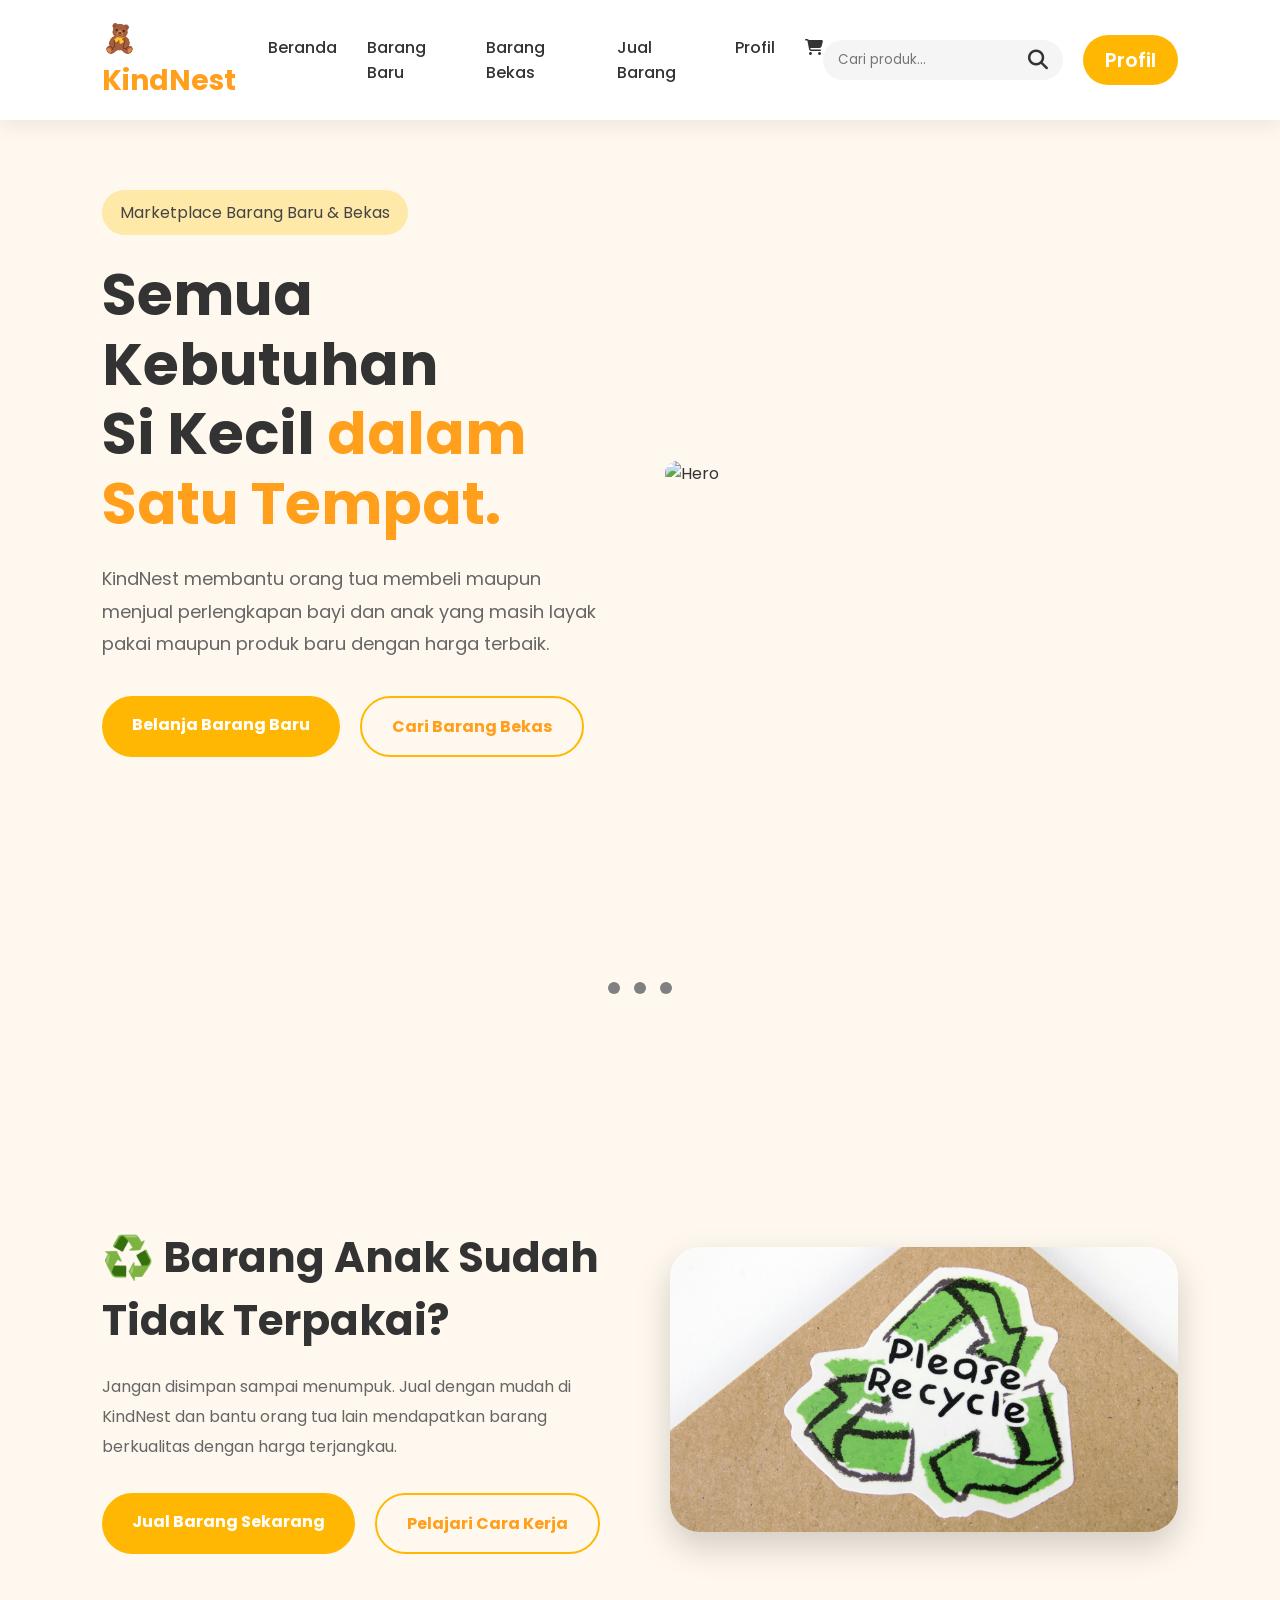
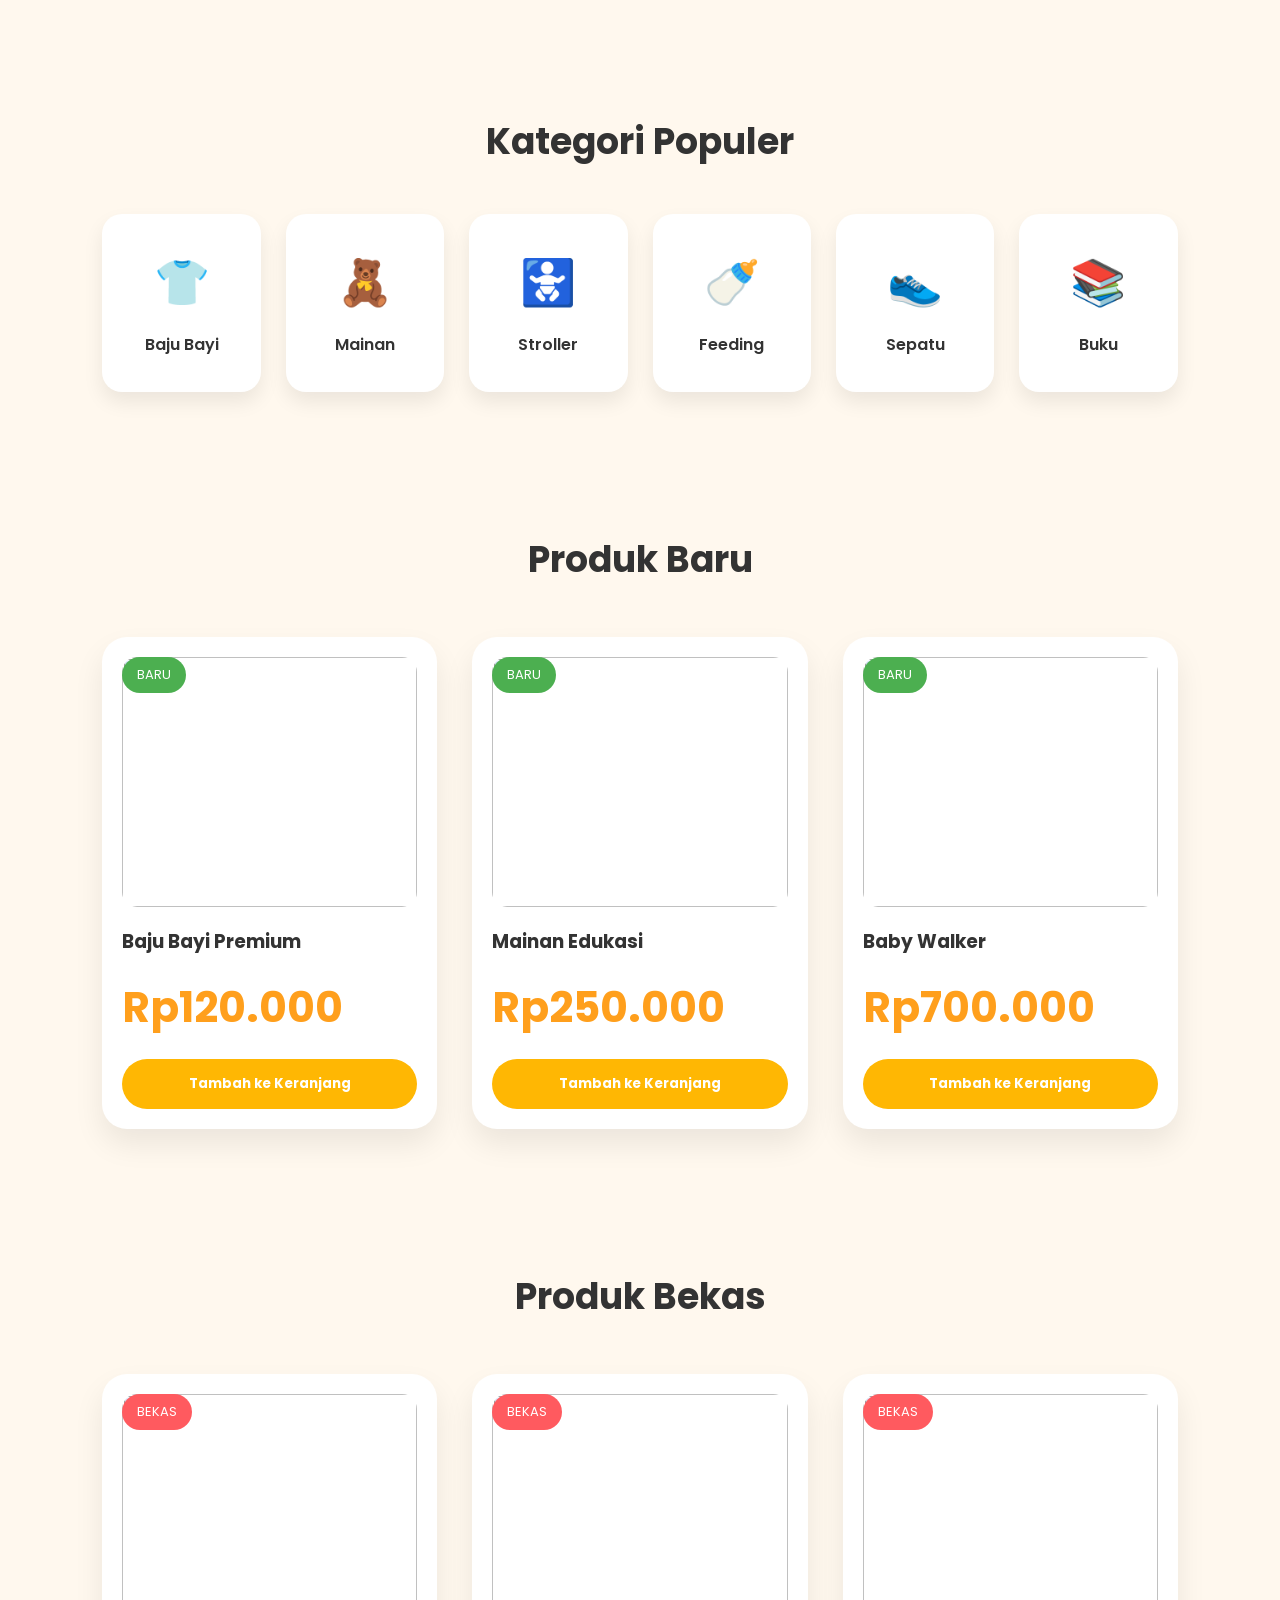
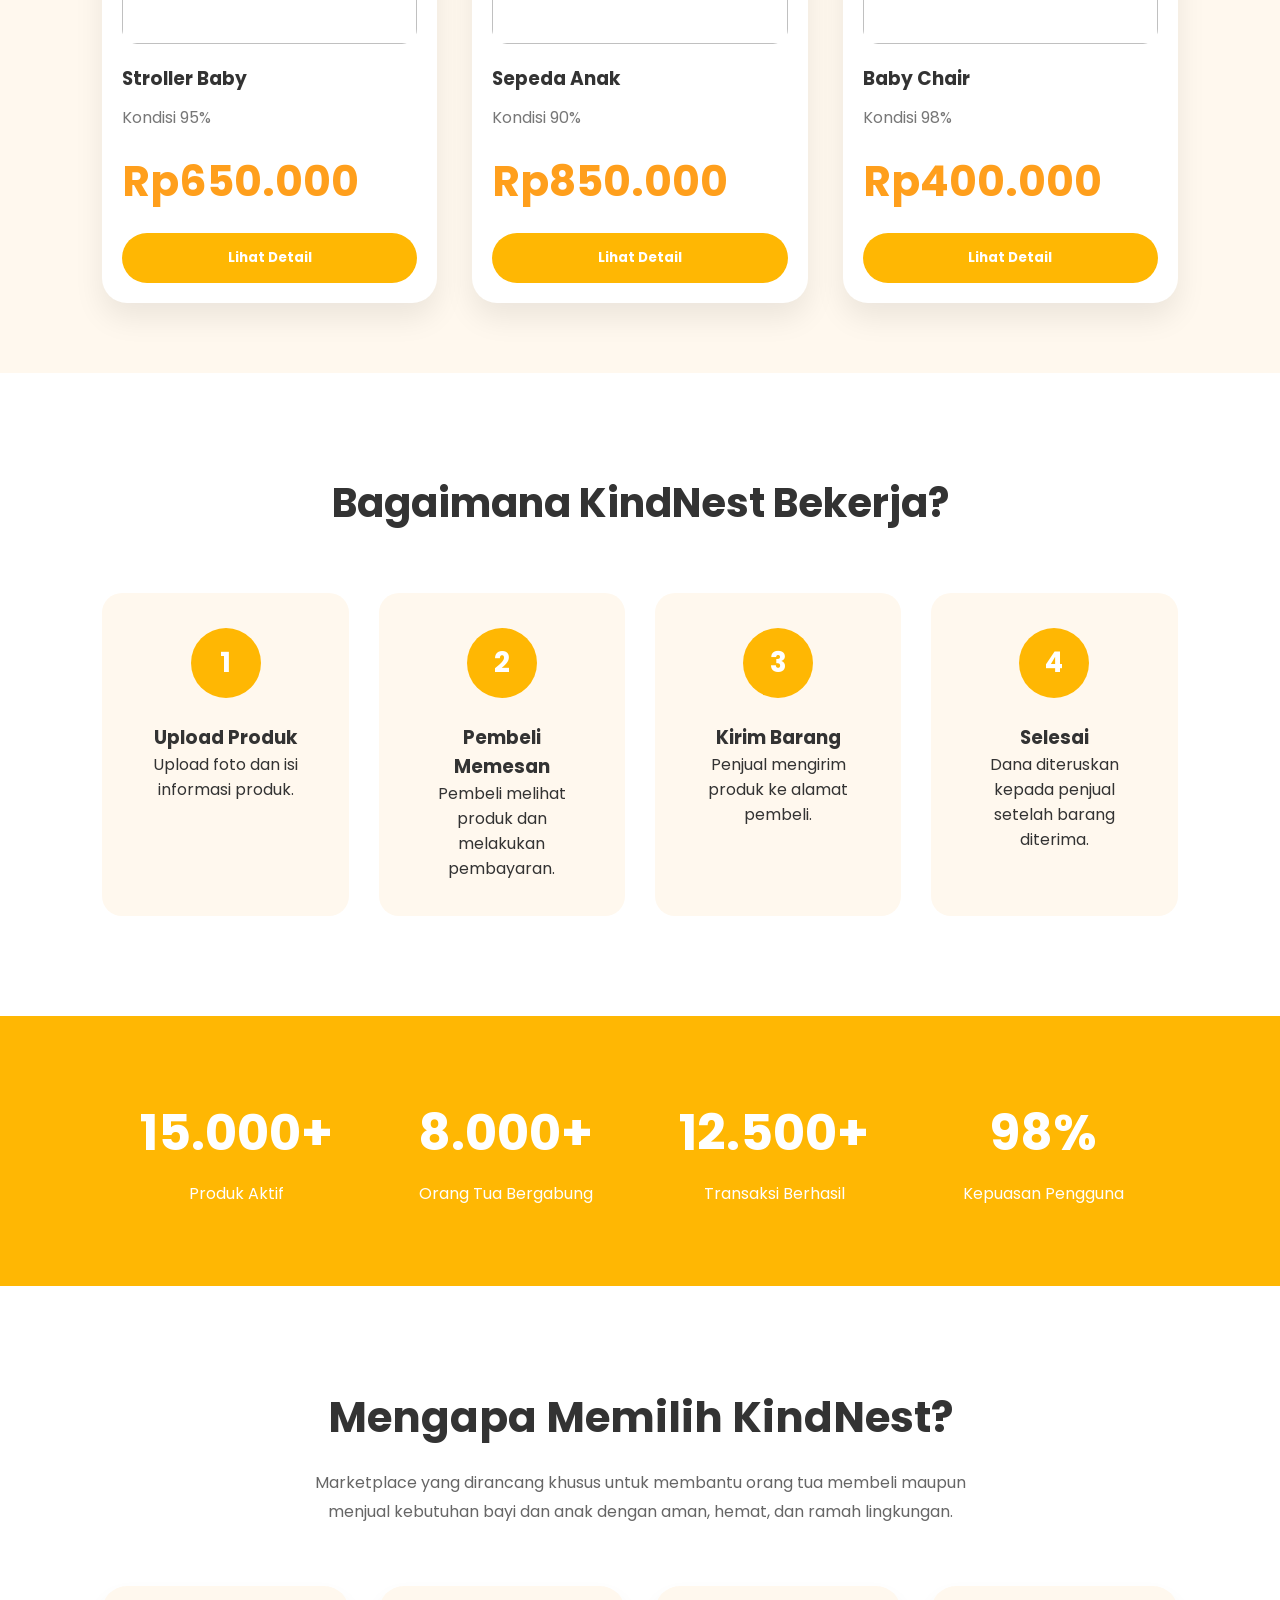
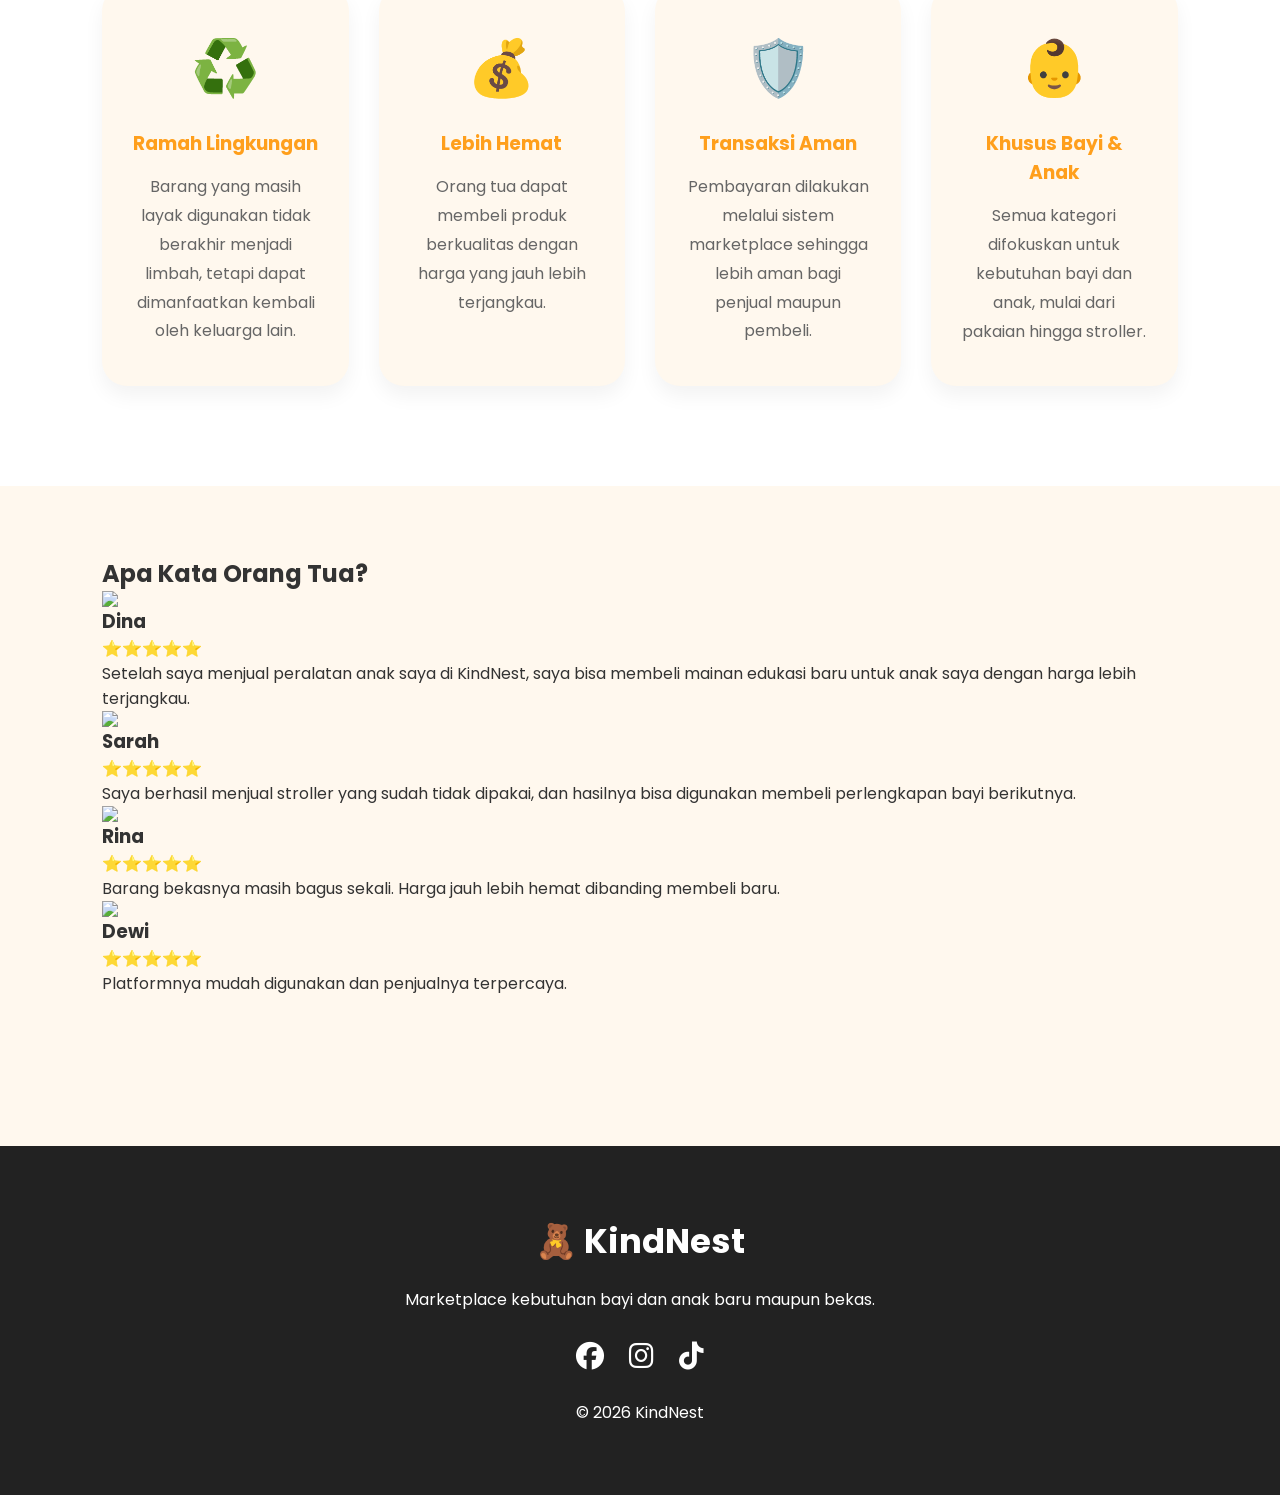
==== index.html @ d336367d "Initial commit" ====
<!DOCTYPE html>
<html lang="id">

<head>
    <meta charset="UTF-8">
    <meta name="viewport" content="width=device-width, initial-scale=1.0">
    <title>KindNest | Marketplace Kebutuhan Anak</title>

    <!-- Google Font -->
    <link href="https://fonts.googleapis.com/css2?family=Poppins:wght@300;400;500;600;700&display=swap"
        rel="stylesheet">

    <!-- Font Awesome -->
    <link rel="stylesheet" href="https://cdnjs.cloudflare.com/ajax/libs/font-awesome/6.6.0/css/all.min.css">

    <!-- CSS -->
    <link rel="stylesheet" href="css/style.css">
</head>

<body>

    <!-- ================= NAVBAR  New ================= -->

    <header>

        <div class="logo">
            🧸 KindNest
        </div>

        <nav>

            <a href="index.html">Beranda</a>

            <a href="barang-baru.html">Barang Baru</a>

            <a href="barang-bekas.html">Barang Bekas</a>

            <a href="seller-dashboard.html">Jual Barang</a>

            <a href="profile.html">Profil</a>

            <a href="cart.html">
                <i class="fa-solid fa-cart-shopping"></i>
            </a>

        </nav>

        <div class="header-icon">

            <div class="search-box">

                <input type="text" id="searchInput" placeholder="Cari produk...">

                <i class="fa-solid fa-magnifying-glass"></i>

            </div>

            <a href="profile.html" class="login-btn">
                Profil
            </a>

        </div>

    </header>

    <!-- ================= HERO ================= -->

    <section class="hero">

        <div class="hero-text">

            <span class="badge">
                Marketplace Barang Baru & Bekas
            </span>

            <h1>

                Semua Kebutuhan
                <br>
                Si Kecil
                <span>dalam Satu Tempat.</span>

            </h1>

            <p>

                KindNest membantu orang tua membeli maupun menjual
                perlengkapan bayi dan anak yang masih layak pakai
                maupun produk baru dengan harga terbaik.

            </p>

            <div class="hero-button">

                <a href="barang-baru.html" class="btn-primary">
                    Belanja Barang Baru
                </a>

                <a href="barang-bekas.html" class="btn-secondary">
                    Cari Barang Bekas
                </a>

            </div>

        </div>

        <div class="hero-image">

            <img src="assets/images/logo.jpg" alt="Hero">

        </div>

    </section>

    <section class="promo-slider">

        <div class="slides fade">

            <img src="assets/images/Cute Baby,_Newborn_and_Infant_Clothes.jpg">

            <div class="caption">

                <h2>Diskon Hingga 50%</h2>

                <p>Perlengkapan bayi berkualitas dengan harga terbaik.</p>

            </div>

        </div>

        <div class="slides fade">

            <img src="assets/images/tampilanutama.jpg">

            <div class="caption">

                <h2>Barang Bekas Berkualitas</h2>

                <p>Layak pakai, hemat biaya, dan ramah lingkungan.</p>

            </div>

        </div>

        <div class="slides fade">

            <img src="assets/images/tampilanutama.jpg">

            <div class="caption">

                <h2>Jual Barang Anakmu</h2>

                <p>Upload produk dalam hitungan menit dan temukan pembeli.</p>

            </div>

        </div>

        <div class="slider-dot">

            <span class="dot"></span>

            <span class="dot"></span>

            <span class="dot"></span>

        </div>

    </section>

    <section class="sell-banner">

        <div class="sell-left">

            <h2>♻️ Barang Anak Sudah Tidak Terpakai?</h2>

            <p>

                Jangan disimpan sampai menumpuk.

                Jual dengan mudah di KindNest dan bantu orang tua lain
                mendapatkan barang berkualitas dengan harga terjangkau.

            </p>

            <div class="hero-button">

                <a href="upload-produk.html" class="btn-primary">

                    Jual Barang Sekarang

                </a>

                <a href="#steps" class="btn-secondary">

                    Pelajari Cara Kerja

                </a>

            </div>

        </div>

        <div class="sell-right">

            <img src="assets/images/recyle.jpg" class="recycle-logo">

        </div>

    </section>

    <!-- ================= CATEGORY ================= -->

    <section class="category">

        <h2>Kategori Populer</h2>

        <div class="category-grid">

            <div class="cat-card">👕<p>Baju Bayi</p>
            </div>

            <div class="cat-card">🧸<p>Mainan</p>
            </div>

            <div class="cat-card">🚼<p>Stroller</p>
            </div>

            <div class="cat-card">🍼<p>Feeding</p>
            </div>

            <div class="cat-card">👟<p>Sepatu</p>
            </div>

            <div class="cat-card">📚<p>Buku</p>
            </div>

        </div>

    </section>

    <!-- ================= NEW PRODUCT ================= -->

    <section class="product">

        <h2>Produk Baru</h2>

        <div class="product-grid">

            <div class="product-card">

                <span class="new">BARU</span>

                <img src="assets/images/produk1.jpg">

                <h3>Baju Bayi Premium</h3>

                <p class="price">Rp120.000</p>

                <button>Tambah ke Keranjang</button>

            </div>

            <div class="product-card">

                <span class="new">BARU</span>

                <img src="assets/images/produk2.jpg">

                <h3>Mainan Edukasi</h3>

                <p class="price">Rp250.000</p>

                <button>Tambah ke Keranjang</button>

            </div>

            <div class="product-card">

                <span class="new">BARU</span>

                <img src="assets/images/produk3.jpg">

                <h3>Baby Walker</h3>

                <p class="price">Rp700.000</p>

                <button>Tambah ke Keranjang</button>

            </div>

        </div>

    </section>

    <!-- ================= SECOND HAND ================= -->

    <section class="product">

        <h2>Produk Bekas</h2>

        <div class="product-grid">

            <div class="product-card">

                <span class="used">BEKAS</span>

                <img src="assets/images/bekas1.jpg">

                <h3>Stroller Baby</h3>

                <p class="condition">Kondisi 95%</p>

                <p class="price">Rp650.000</p>

                <button>Lihat Detail</button>

            </div>

            <div class="product-card">

                <span class="used">BEKAS</span>

                <img src="assets/images/bekas2.jpg">

                <h3>Sepeda Anak</h3>

                <p class="condition">Kondisi 90%</p>

                <p class="price">Rp850.000</p>

                <button>Lihat Detail</button>

            </div>

            <div class="product-card">

                <span class="used">BEKAS</span>

                <img src="assets/images/bekas3.jpg">

                <h3>Baby Chair</h3>

                <p class="condition">Kondisi 98%</p>

                <p class="price">Rp400.000</p>

                <button>Lihat Detail</button>

            </div>

        </div>

    </section>

    <section class="steps" id="steps">

        <h2>Bagaimana KindNest Bekerja?</h2>

        <div class="step-grid">

            <div class="step">

                <div class="circle">

                    1

                </div>

                <h3>Upload Produk</h3>

                <p>

                    Upload foto dan isi informasi produk.

                </p>

            </div>

            <div class="step">

                <div class="circle">

                    2

                </div>

                <h3>Pembeli Memesan</h3>

                <p>

                    Pembeli melihat produk dan melakukan pembayaran.

                </p>

            </div>

            <div class="step">

                <div class="circle">

                    3

                </div>

                <h3>Kirim Barang</h3>

                <p>

                    Penjual mengirim produk ke alamat pembeli.

                </p>

            </div>

            <div class="step">

                <div class="circle">

                    4

                </div>

                <h3>Selesai</h3>

                <p>

                    Dana diteruskan kepada penjual setelah barang diterima.

                </p>

            </div>

        </div>

    </section>


    <section class="stats">

        <div>

            <h2>15.000+</h2>

            <p>Produk Aktif</p>

        </div>

        <div>

            <h2>8.000+</h2>

            <p>Orang Tua Bergabung</p>

        </div>

        <div>

            <h2>12.500+</h2>

            <p>Transaksi Berhasil</p>

        </div>

        <div>

            <h2>98%</h2>

            <p>Kepuasan Pengguna</p>

        </div>

    </section>

    <section class="why-kindnest">

        <h2>Mengapa Memilih KindNest?</h2>

        <p class="why-desc">

            Marketplace yang dirancang khusus untuk membantu orang tua membeli
            maupun menjual kebutuhan bayi dan anak dengan aman, hemat,
            dan ramah lingkungan.

        </p>

        <div class="why-grid">

            <div class="why-card">

                <div class="icon">♻️</div>

                <h3>Ramah Lingkungan</h3>

                <p>

                    Barang yang masih layak digunakan tidak berakhir menjadi limbah,
                    tetapi dapat dimanfaatkan kembali oleh keluarga lain.

                </p>

            </div>

            <div class="why-card">

                <div class="icon">💰</div>

                <h3>Lebih Hemat</h3>

                <p>

                    Orang tua dapat membeli produk berkualitas dengan harga
                    yang jauh lebih terjangkau.

                </p>

            </div>

            <div class="why-card">

                <div class="icon">🛡️</div>

                <h3>Transaksi Aman</h3>

                <p>

                    Pembayaran dilakukan melalui sistem marketplace sehingga
                    lebih aman bagi penjual maupun pembeli.

                </p>

            </div>

            <div class="why-card">

                <div class="icon">👶</div>

                <h3>Khusus Bayi & Anak</h3>

                <p>

                    Semua kategori difokuskan untuk kebutuhan bayi dan anak,
                    mulai dari pakaian hingga stroller.

                </p>

            </div>

        </div>

    </section>

    <section class="testimonial">

        <h2>Apa Kata Orang Tua?</h2>

        <div class="testimonial-grid">

            <div class="testimonial-card">

                <img src="assets/images/avatar.jpg">

                <h3>Dina</h3>

                ⭐⭐⭐⭐⭐

                <p>

                    Setelah saya menjual peralatan anak saya di KindNest, saya bisa membeli mainan edukasi baru untuk
                    anak saya dengan harga lebih terjangkau.

                </p>

            </div>

            <div class="testimonial-card">

                <img src="assets/images/avatar2.jpg">

                <h3>Sarah</h3>

                ⭐⭐⭐⭐⭐

                <p>

                    Saya berhasil menjual stroller yang sudah tidak dipakai,
                    dan hasilnya bisa digunakan membeli perlengkapan bayi berikutnya.

                </p>

            </div>

            <div class="testimonial-card">

                <img src="assets/images/avatar2.jpg">

                <h3>Rina</h3>

                ⭐⭐⭐⭐⭐

                <p>

                    Barang bekasnya masih bagus sekali.
                    Harga jauh lebih hemat dibanding membeli baru.

                </p>

            </div>

            <div class="testimonial-card">

                <img src="assets/images/avatar3.jpg">

                <h3>Dewi</h3>

                ⭐⭐⭐⭐⭐

                <p>

                    Platformnya mudah digunakan dan penjualnya terpercaya.

                </p>

            </div>

        </div>

    </section>

    <!-- ================= FOOTER ================= -->

    <footer>

        <h2>🧸 KindNest</h2>

        <p>

            Marketplace kebutuhan bayi dan anak
            baru maupun bekas.

        </p>

        <div class="social">

            <i class="fab fa-facebook"></i>

            <i class="fab fa-instagram"></i>

            <i class="fab fa-tiktok"></i>

        </div>

        <p>

            © 2026 KindNest

        </p>

    </footer>

    <script src="js/script.js"></script>

    <script>

        let slideIndex = 0;

        showSlides();


        function showSlides() {

            let slides = document.getElementsByClassName("slides");

            let dots = document.getElementsByClassName("dot");


            for (let i = 0; i < slides.length; i++) {

                slides[i].style.display = "none";

            }


            slideIndex++;


            if (slideIndex > slides.length) {

                slideIndex = 1;

            }



            for (let i = 0; i < dots.length; i++) {

                dots[i].style.backgroundColor = "gray";

            }



            slides[slideIndex - 1].style.display = "block";

            dots[slideIndex - 1].style.backgroundColor = "black";



            setTimeout(showSlides, 3000);


        }

    </script>

</body>

</html>
---- css/style.css ----
/* ===========================
   KINDNEST STYLE.CSS
=========================== */

* {
    margin: 0;
    padding: 0;
    box-sizing: border-box;
    font-family: 'Poppins', sans-serif;
}

body {
    background: #FFF8EE;
    color: #333;
}

a {
    text-decoration: none;
    color: inherit;
}

img {
    width: 100%;
    display: block;
}

section {
    padding: 70px 8%;
}

/* ===========================
   NAVBAR
=========================== */

header {
    display: flex;
    justify-content: space-between;
    align-items: center;
    padding: 18px 8%;
    background: white;
    position: sticky;
    top: 0;
    z-index: 999;
    box-shadow: 0 5px 20px rgba(0, 0, 0, .08);
}

.logo {
    font-size: 28px;
    font-weight: 700;
    color: #ff9f1c;
}

nav {
    display: flex;
    gap: 30px;
}

nav a {
    font-weight: 500;
    transition: .3s;
}

nav a:hover {
    color: #ff9f1c;
}

.header-icon {
    display: flex;
    align-items: center;
    gap: 20px;
    font-size: 20px;
}

.login-btn {
    background: #ffb703;
    color: white;
    padding: 10px 22px;
    border-radius: 30px;
    font-weight: 600;
}

.login-btn:hover {
    background: #fb8500;
}

/* ===========================
   HERO
=========================== */

.hero {

    display: grid;

    grid-template-columns: 1fr 1fr;

    align-items: center;

    gap: 50px;

}

.badge {

    display: inline-block;

    background: #FFE9A8;

    color: #444;

    padding: 10px 18px;

    border-radius: 30px;

    margin-bottom: 25px;

}

.hero h1 {

    font-size: 58px;

    line-height: 1.2;

    margin-bottom: 25px;

}

.hero h1 span {

    color: #ff9f1c;

}

.hero p {

    font-size: 18px;

    color: #666;

    line-height: 1.8;

    margin-bottom: 35px;

}

.hero-button {

    display: flex;

    gap: 20px;

}

.btn-primary {

    background: #ffb703;

    color: white;

    padding: 16px 30px;

    border-radius: 40px;

    font-weight: bold;

}

.btn-secondary {

    border: 2px solid #ffb703;

    padding: 16px 30px;

    border-radius: 40px;

    color: #ff9f1c;

    font-weight: bold;
    transition: .3s;

}

.btn-primary:hover {

    background: #fb8500;

}

.btn-secondary:hover {

    background: #ffb703;

    color: white;

}

.hero-image img {

    border-radius: 30px;

}

/* ===========================
CATEGORY
=========================== */

.category h2 {

    text-align: center;

    margin-bottom: 45px;

    font-size: 36px;

}

.category-grid {

    display: grid;

    grid-template-columns: repeat(6, 1fr);

    gap: 25px;

}

.cat-card {

    background: white;

    padding: 35px;

    border-radius: 20px;

    text-align: center;

    font-size: 45px;

    transition: .3s;

    cursor: pointer;

    box-shadow: 0 10px 20px rgba(0, 0, 0, .08);

}

.cat-card:hover {

    transform: translateY(-8px);

}

.cat-card p {

    margin-top: 15px;

    font-size: 16px;

    font-weight: 600;

}

/* ===========================
PRODUCT
=========================== */

.product h2 {

    text-align: center;

    margin-bottom: 50px;

    font-size: 36px;

}

.product-grid {

    display: grid;

    grid-template-columns: repeat(3, 1fr);

    gap: 35px;

}

.product-card {

    background: white;

    padding: 20px;

    border-radius: 25px;

    box-shadow: 0 15px 30px rgba(0, 0, 0, .08);

    position: relative;

    transition: .3s;

}

.product-card:hover {

    transform: translateY(-10px);

}

.product-card img {

    height: 250px;

    object-fit: cover;

    border-radius: 15px;

    margin-bottom: 20px;

}

.product-card h3 {

    margin-bottom: 12px;

}

.price {

    font-size: 22px;

    font-weight: bold;

    color: #ff9f1c;

    margin: 15px 0;

}

.condition {

    color: #777;

    margin-top: 10px;

}

.product-card button {

    width: 100%;

    padding: 15px;

    background: #ffb703;

    border: none;

    border-radius: 30px;

    font-weight: bold;

    cursor: pointer;

    color: white;

}

.product-card button:hover {

    background: #fb8500;

}

.new {

    position: absolute;

    top: 20px;

    left: 20px;

    background: #4CAF50;

    padding: 8px 15px;

    color: white;

    border-radius: 20px;

    font-size: 13px;

}

.used {

    position: absolute;

    top: 20px;

    left: 20px;

    background: #ff5a5f;

    padding: 8px 15px;

    color: white;

    border-radius: 20px;

    font-size: 13px;

}


/* ===========================
FOOTER
=========================== */

footer {

    background: #222;

    color: white;

    text-align: center;

    padding: 70px 8%;

    margin-top: 80px;

}

footer h2 {

    font-size: 34px;

    margin-bottom: 20px;

}

.social {

    margin: 30px 0;

    display: flex;

    justify-content: center;

    gap: 25px;

    font-size: 28px;

}

.social i {

    cursor: pointer;

    transition: .3s;

}

.social i:hover {

    color: #ffb703;

}

/* ===========================
RESPONSIVE
=========================== */

@media(max-width:992px) {

    .hero {

        grid-template-columns: 1fr;

    }

    .category-grid {

        grid-template-columns: repeat(3, 1fr);

    }

    .product-grid {

        grid-template-columns: repeat(2, 1fr);

    }

    .why-grid {

        grid-template-columns: repeat(2, 1fr);

    }

    header {

        flex-direction: column;

        gap: 20px;

    }

}

@media(max-width:768px) {

    .category-grid {

        grid-template-columns: repeat(2, 1fr);

    }

    .product-grid {

        grid-template-columns: 1fr;

    }

    .why-grid {

        grid-template-columns: 1fr;

    }

    .hero h1 {

        font-size: 42px;

    }

    nav {

        display: none;

    }
}

/* ===========================
ANIMATION
=========================== */

.hidden {

    opacity: 0;

    transform: translateY(40px);

    transition: .6s;

}

.show {

    opacity: 1;

    transform: translateY(0);

}

.search-box {

    display: flex;

    align-items: center;

    background: #f5f5f5;

    padding: 10px 15px;

    border-radius: 30px;

    gap: 10px;

}

.search-box input {

    border: none;

    outline: none;

    background: transparent;

    width: 180px;

}

/* ========================= */

.tabs-section {

    padding: 70px 8%;

}

.tabs {

    display: flex;

    gap: 20px;

    margin-bottom: 35px;

}

.tab-btn {

    padding: 15px 30px;

    border: none;

    background: #eeeeee;

    border-radius: 30px;

    cursor: pointer;

    font-weight: 600;

}

.tab-btn.active {

    background: #ffb703;

    color: white;

}

.tab-content {

    display: none;

    background: white;

    padding: 35px;

    border-radius: 20px;

    box-shadow: 0 10px 20px rgba(0, 0, 0, .08);

    line-height: 1.8;

}

.tab-content.active {

    display: block;

}

table {

    width: 100%;

    border-collapse: collapse;

}

table td {

    padding: 15px;

    border-bottom: 1px solid #eee;

}

.progress {

    height: 10px;

    background: #eee;

    border-radius: 30px;

    margin: 10px 0 20px;

    overflow: hidden;

}

.progress div {

    height: 100%;

    background: #ffb703;

}

.review-card {

    display: flex;

    gap: 20px;

    margin-top: 30px;

    padding: 20px;

    border: 1px solid #eee;

    border-radius: 15px;

}

.review-card img {

    width: 70px;

    height: 70px;

    border-radius: 50%;

    object-fit: cover;

}

.related {

    padding: 70px 8%;

}

.related h2 {

    text-align: center;

    margin-bottom: 40px;

}

.related-grid {

    display: grid;

    grid-template-columns: repeat(3, 1fr);

    gap: 30px;

}

@media(max-width:768px) {

    .related-grid {

        grid-template-columns: 1fr;

    }

}

/* ========================= */

.flash-sale {

    padding: 80px 8%;

}

.flash-header {

    display: flex;

    justify-content: space-between;

    align-items: center;

    margin-bottom: 30px;

}

.timer {

    background: #ff5a5f;

    color: white;

    padding: 15px 25px;

    border-radius: 40px;

    font-weight: bold;

}

.flash-card {

    background: white;

    display: flex;

    gap: 30px;

    padding: 30px;

    border-radius: 25px;

    box-shadow: 0 10px 25px rgba(0, 0, 0, .08);

}

.flash-card img {

    width: 280px;

    border-radius: 20px;

}

.voucher {

    padding: 70px 8%;

}

.voucher-grid {

    display: grid;

    grid-template-columns: repeat(3, 1fr);

    gap: 25px;

}

.voucher-card {

    background: linear-gradient(135deg, #FFD54F, #FFB703);

    padding: 35px;

    border-radius: 25px;

    color: white;

    text-align: center;

}

.voucher-card button {

    margin-top: 20px;

    padding: 12px 30px;

    border: none;

    border-radius: 30px;

    cursor: pointer;

    font-weight: bold;

}

.shipping {

    padding: 70px 8%;

}

.shipping-box {

    display: flex;

    gap: 20px;

    margin-top: 30px;

}

.shipping select {

    padding: 15px;

    border-radius: 30px;

    flex: 1;

}

.shipping button {

    padding: 15px 30px;

    background: #ffb703;

    border: none;

    border-radius: 30px;

    color: white;

    font-weight: bold;

    cursor: pointer;

}

/* ========================================= */

.toast {

    position: fixed;

    right: 30px;

    top: 30px;

    background: #4CAF50;

    color: white;

    padding: 18px 25px;

    border-radius: 15px;

    display: flex;

    gap: 15px;

    align-items: center;

    box-shadow: 0 10px 30px rgba(0, 0, 0, .15);

    transform: translateX(400px);

    transition: .4s;

    z-index: 9999;

}

.toast.show {

    transform: translateX(0);

}

/* ========================================= */

.mobile-nav {

    display: none;

    position: fixed;

    bottom: 0;

    left: 0;

    width: 100%;

    background: white;

    justify-content: space-around;

    padding: 12px;

    box-shadow: 0 -5px 20px rgba(0, 0, 0, .1);

    z-index: 999;

}

.mobile-nav a {

    display: flex;

    flex-direction: column;

    align-items: center;

    font-size: 13px;

    color: #555;

    position: relative;

}

.mobile-nav i {

    font-size: 22px;

    margin-bottom: 5px;

}

#cartBadge {

    position: absolute;

    top: -8px;

    right: 10px;

    background: red;

    color: white;

    width: 20px;

    height: 20px;

    border-radius: 50%;

    display: flex;

    justify-content: center;

    align-items: center;

    font-size: 11px;

}

@media(max-width:768px) {

    .mobile-nav {

        display: flex;

    }

    header {

        padding-bottom: 20px;

    }

}

.sell-banner {

    display: grid;

    grid-template-columns: 1fr 1fr;

    padding: 90px 8%;

    align-items: center;

    gap: 60px;

}

.sell-banner h2 {

    font-size: 42px;

    margin-bottom: 20px;

}

.sell-banner p {

    line-height: 1.9;

    margin-bottom: 30px;

    color: #666;

}

.sell-right img {

    width: 100%;

}

.steps {

    padding: 100px 8%;

    background: white;

}

.steps h2 {

    text-align: center;

    margin-bottom: 60px;

    font-size: 40px;

}

.step-grid {

    display: grid;

    grid-template-columns: repeat(4, 1fr);

    gap: 30px;

}

.step {

    background: #FFF8EE;

    padding: 35px;

    border-radius: 20px;

    text-align: center;

}

.circle {

    width: 70px;

    height: 70px;

    background: #ffb703;

    border-radius: 50%;

    display: flex;

    justify-content: center;

    align-items: center;

    margin: auto;

    font-size: 28px;

    font-weight: bold;

    color: white;

    margin-bottom: 25px;

}

.stats {

    display: grid;

    grid-template-columns: repeat(4, 1fr);

    padding: 80px 8%;

    background: #ffb703;

    color: white;

    text-align: center;

}

.stats h2 {

    font-size: 50px;

    margin-bottom: 10px;

}

/* ===================================
WHY KINDNEST
=================================== */

.why-kindnest {

    padding: 100px 8%;

    background: white;

}

.why-kindnest h2 {

    text-align: center;

    font-size: 42px;

    margin-bottom: 20px;

    color: #333;

}

.why-desc {

    max-width: 700px;

    margin: auto;

    text-align: center;

    line-height: 1.8;

    color: #666;

    margin-bottom: 60px;

}

.why-grid {

    display: grid;

    grid-template-columns: repeat(4, 1fr);

    gap: 30px;

}

.why-card {

    background: #FFF8EE;

    padding: 40px 30px;

    border-radius: 25px;

    text-align: center;

    transition: .4s;

    box-shadow: 0 10px 20px rgba(0, 0, 0, .05);

}

.why-card:hover {

    transform: translateY(-12px);

}

.icon {

    font-size: 55px;

    margin-bottom: 20px;

}

.why-card h3 {

    margin-bottom: 15px;

    color: #ff9f1c;

}

.why-card p {

    line-height: 1.8;

    color: #666;

}

@media(max-width:992px) {

    .why-grid {

        grid-template-columns: repeat(2, 1fr);

    }

}

@media(max-width:768px) {

    .why-grid {

        grid-template-columns: 1fr;

    }

}

/* ===================================
ECO IMPACT
=================================== */

.impact {

    padding: 100px 8%;

    background: linear-gradient(135deg, #E8FFF2, #F9FFF9);

}

.impact-title {

    text-align: center;

    max-width: 700px;

    margin: auto;

    margin-bottom: 60px;

}

.badge-impact {

    background: #4CAF50;

    color: white;

    padding: 10px 20px;

    border-radius: 30px;

    font-size: 14px;

}

.impact-title h2 {

    margin-top: 20px;

    font-size: 42px;

    color: #2d6a4f;

}

.impact-title p {

    margin-top: 20px;

    line-height: 1.8;

    color: #555;

}

.impact-grid {

    display: grid;

    grid-template-columns: repeat(4, 1fr);

    gap: 30px;

}

.impact-card {

    background: white;

    padding: 40px;

    border-radius: 25px;

    text-align: center;

    box-shadow: 0 10px 25px rgba(0, 0, 0, .08);

    transition: .3s;

}

.impact-card:hover {

    transform: translateY(-10px);

}

.impact-card h3 {

    font-size: 50px;

    color: #4CAF50;

    margin-bottom: 15px;

}

.impact-card p {

    font-weight: 600;

    color: #666;

}

@media(max-width:992px) {

    .impact-grid {

        grid-template-columns: repeat(2, 1fr);

    }

}

@media(max-width:768px) {

    .impact-grid {

        grid-template-columns: 1fr;

    }

}


/* ===================================
PROMO SLIDER
=================================== */

.promo-slider {

    width: 100%;

    position: relative;

    margin: 60px auto;

    overflow: hidden;

    border-radius: 30px;

}

.slides {

    display: none;

    position: relative;

}

.slides img {

    width: 100%;

    height: 500px;

    object-fit: cover;

}

.caption {

    position: absolute;

    left: 8%;

    top: 50%;

    transform: translateY(-50%);

    color: white;

    max-width: 500px;

}

.caption h2 {

    font-size: 48px;

    margin-bottom: 20px;

}

.caption p {

    font-size: 18px;

    line-height: 1.8;

}

.slider-dot {

    text-align: center;

    margin-top: 20px;

}

.dot {

    height: 14px;

    width: 14px;

    background: #ccc;

    display: inline-block;

    margin: 0 6px;

    border-radius: 50%;

    cursor: pointer;

}

.active-dot {

    background: #ffb703;

}

.fade {

    animation: fade 1s;

}

@keyframes fade {

    from {
        opacity: .4;
    }

    to {
        opacity: 1;
    }

}

.footer {

    background: #2F4858;

    color: white;

    padding: 70px 8% 20px;

    margin-top: 80px;

}

.footer-container {

    display: grid;

    grid-template-columns: repeat(4, 1fr);

    gap: 40px;

}

.footer a {

    display: block;

    color: white;

    text-decoration: none;

    margin: 10px 0;

}

.footer i {

    font-size: 24px;

    margin-right: 15px;

    cursor: pointer;

}

@media(max-width:768px) {

    .footer-container {

        grid-template-columns: 1fr;

    }

}

.product-card{

overflow:hidden;

}

.mobile-nav{

display:none;

}

.detail {
    display: flex;
    align-items: center;
    justify-content: center;
    width: 100%;
    height: 55px;
    background-color: #ffb000;
    color: white;
    text-decoration: none;
    border-radius: 30px;
    font-weight: bold;
    font-size: 16px;
    cursor: pointer;
    border: none;
}

.detail:hover {
    background-color: #e89f00;
}

.action {
    display: flex;
    gap: 15px;
    margin-top: 20px;
}

.action .detail,
.action .chat {
    flex: 1;
}

.chat {
    width: 100%;
    height: 55px;
    border-radius: 30px;
    border: none;
    background: #f1f1f1;
    font-weight: bold;
    font-size: 16px;
}



/* ========================= */

.breadcrumb{

padding:25px 8%;

font-size:14px;

color:#777;

}

.breadcrumb span{

color:#ff9f1c;

font-weight:600;

}

/* ========================= */

.detail-container{

display:grid;

grid-template-columns:1fr 1fr;

gap:60px;

padding:30px 8% 80px;

}

/* ========================= */

.gallery{

display:flex;

gap:20px;

}

.thumbnail{

display:flex;

flex-direction:column;

gap:15px;

}

.thumbnail img{

width:80px;

height:80px;

border-radius:15px;

cursor:pointer;

border:3px solid transparent;

object-fit:cover;

transition:.3s;

}

.thumbnail img:hover{

border-color:#ffb703;

}

.main-image{

flex:1;

}

.main-image img{

width:100%;

height:520px;

border-radius:25px;

object-fit:cover;

box-shadow:0 15px 30px rgba(0,0,0,.12);

transition:.3s;

}

.main-image img:hover{

transform:scale(1.03);

}

/* ========================= */

.badge-used{

display:inline-block;

background:#4CAF50;

padding:8px 18px;

border-radius:30px;

color:white;

margin-bottom:20px;

font-size:14px;

}

.product-title{

font-size:38px;

font-weight:700;

margin-bottom:10px;

}

.rating{

color:gold;

font-size:18px;

margin-bottom:15px;

}

.price{

font-size:42px;

font-weight:bold;

color:#ff9f1c;

margin:20px 0;

}

.info-box{

background:white;

padding:25px;

border-radius:20px;

margin:25px 0;

box-shadow:0 10px 20px rgba(0,0,0,.08);

}

.info-item{

display:flex;

justify-content:space-between;

padding:12px 0;

border-bottom:1px solid #eee;

}

.info-item:last-child{

border:none;

}

/* ========================= */

.quantity{

display:flex;

align-items:center;

gap:20px;

margin:30px 0;

}

.quantity button{

width:45px;

height:45px;

border:none;

border-radius:50%;

background:#ffb703;

color:white;

font-size:20px;

cursor:pointer;

}

.quantity span{

font-size:24px;

font-weight:bold;

}

/* ========================= */

.action{

display:flex;

gap:15px;

margin-top:25px;

}

.cart{

flex:1;

padding:18px;

background:#ffb703;

color:white;

border:none;

border-radius:40px;

font-size:17px;

cursor:pointer;

font-weight:600;

}

.buy{

flex:1;

padding:18px;

background:#ff5a5f;

color:white;

border:none;

border-radius:40px;

font-size:17px;

cursor:pointer;

font-weight:600;

}

.wishlist{

width:60px;

border:none;

border-radius:50%;

background:white;

font-size:24px;

cursor:pointer;

box-shadow:0 10px 20px rgba(0,0,0,.1);

}

.cart:hover{

background:#fb8500;

}

.buy:hover{

background:#e63946;

}

/* ========================= */

.seller{

margin-top:40px;

background:white;

padding:25px;

border-radius:20px;

display:flex;

justify-content:space-between;

align-items:center;

box-shadow:0 10px 20px rgba(0,0,0,.08);

}

.avatar{

display:flex;

align-items:center;

gap:20px;

}

.avatar img{

width:70px;

height:70px;

border-radius:50%;

}

.chat-btn{

background:#4CAF50;

padding:14px 24px;

border:none;

border-radius:30px;

color:white;

cursor:pointer;

font-weight:600;

}

/* ========================= */

@media(max-width:992px){

.detail-container{

grid-template-columns:1fr;

}

.gallery{

flex-direction:column-reverse;

}

.thumbnail{

flex-direction:row;

}

}

.promo-slider {
    position: relative;
    overflow: hidden;
}

.slides {
    display: none;
    position: relative;
}

.slides img {
    width: 100%;
    height: 400px;
    object-fit: cover;
}


.caption {
    position: absolute;
    bottom: 30px;
    left: 50px;
}


.fade {
    animation: fade 1.5s;
}


@keyframes fade {

from {
    opacity: .4;
}

to {
    opacity: 1;
}

}


.slider-dot {
    text-align: center;
}


.dot {

height: 12px;
width: 12px;
margin: 5px;
background-color: gray;
border-radius: 50%;
display: inline-block;

}

.recycle-logo {
    width: 100%;
    max-width: 650px;

    display: block;

    border-radius: 30px;
    overflow: hidden;

    box-shadow: 0 15px 35px rgba(0,0,0,0.18);
}
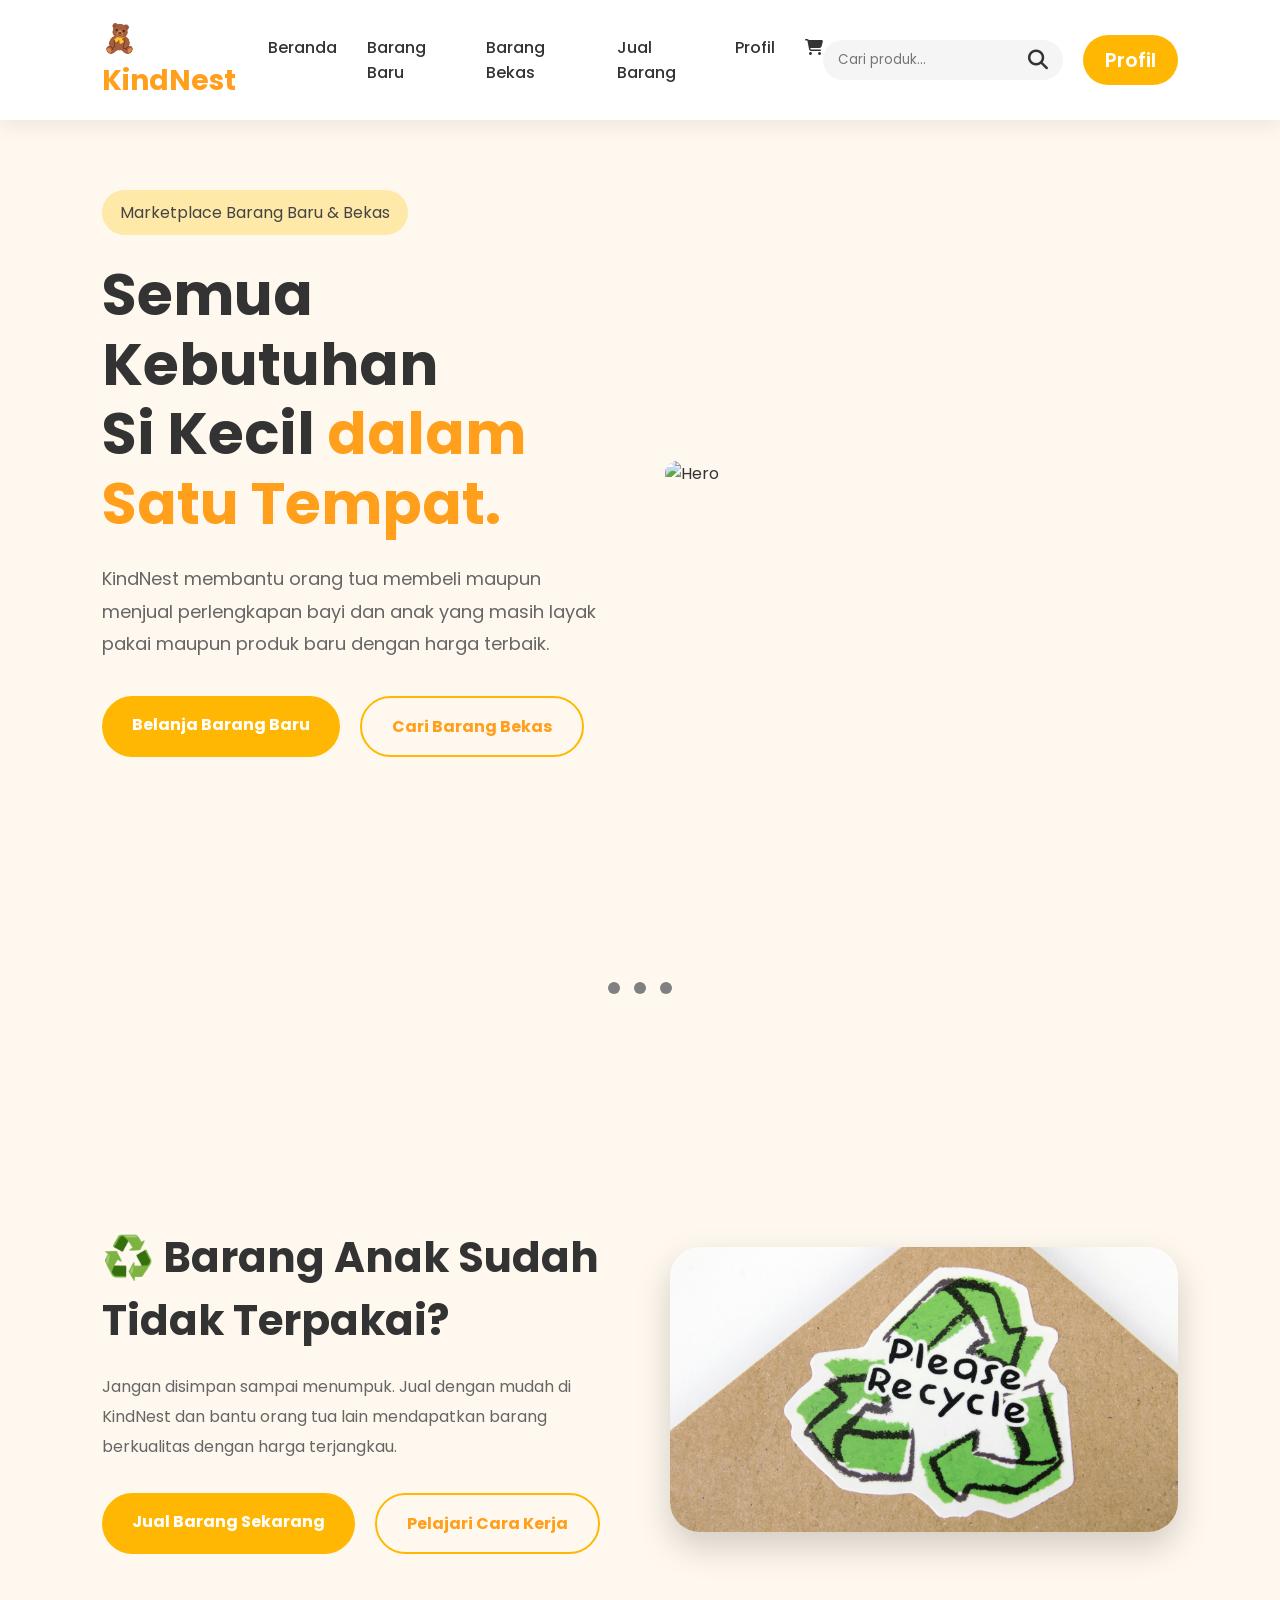
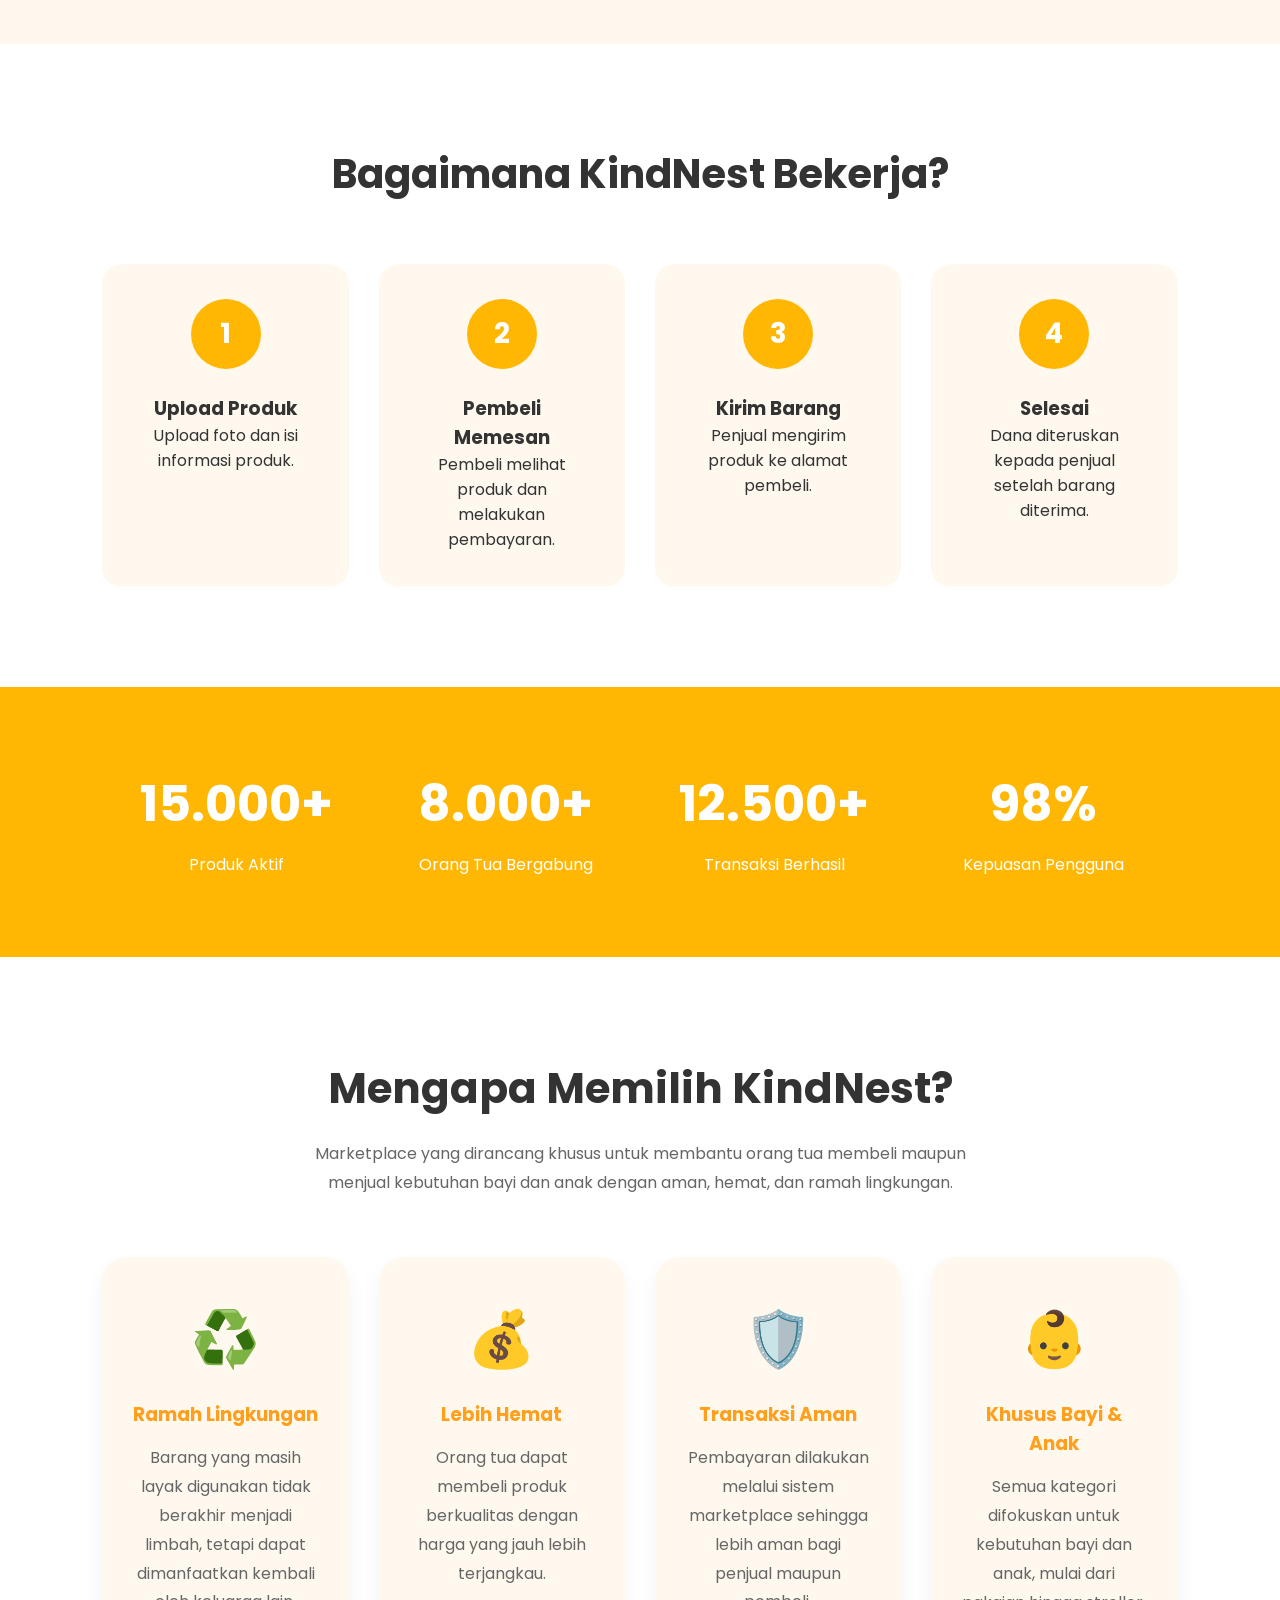
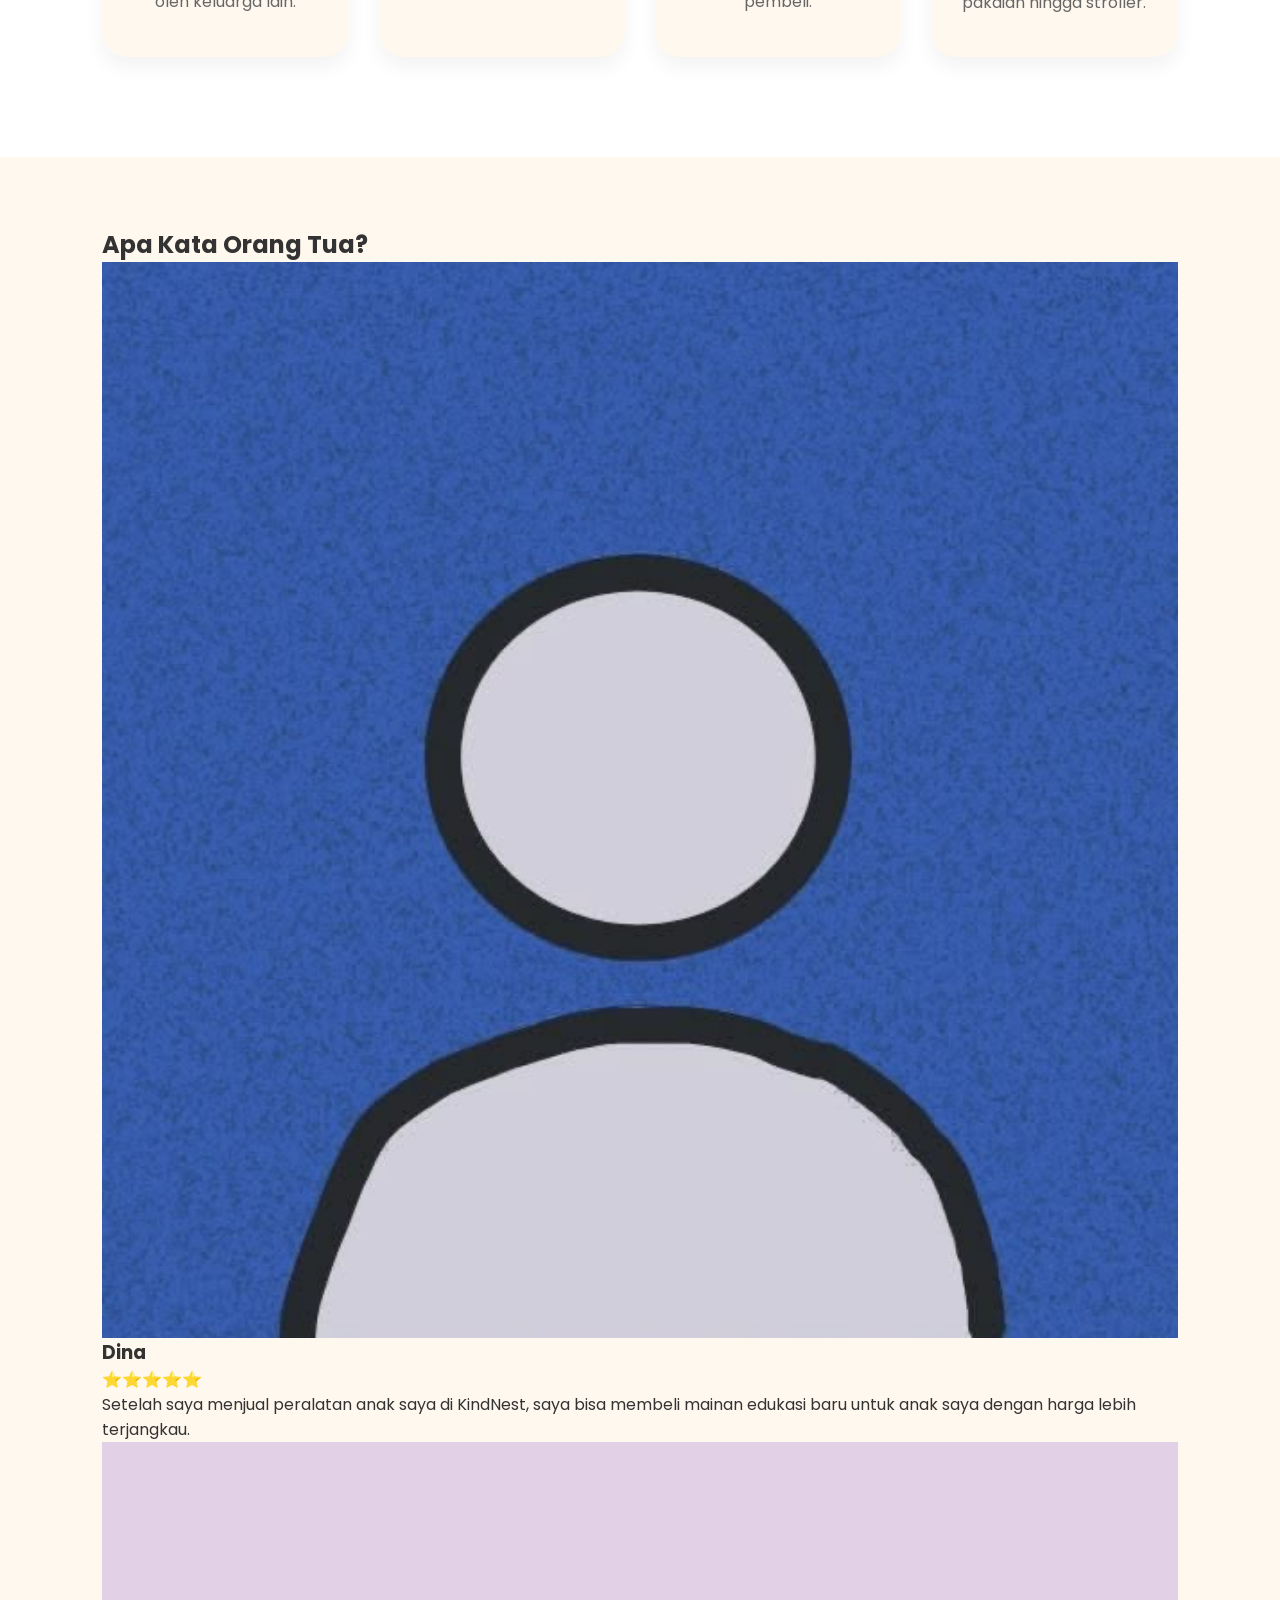
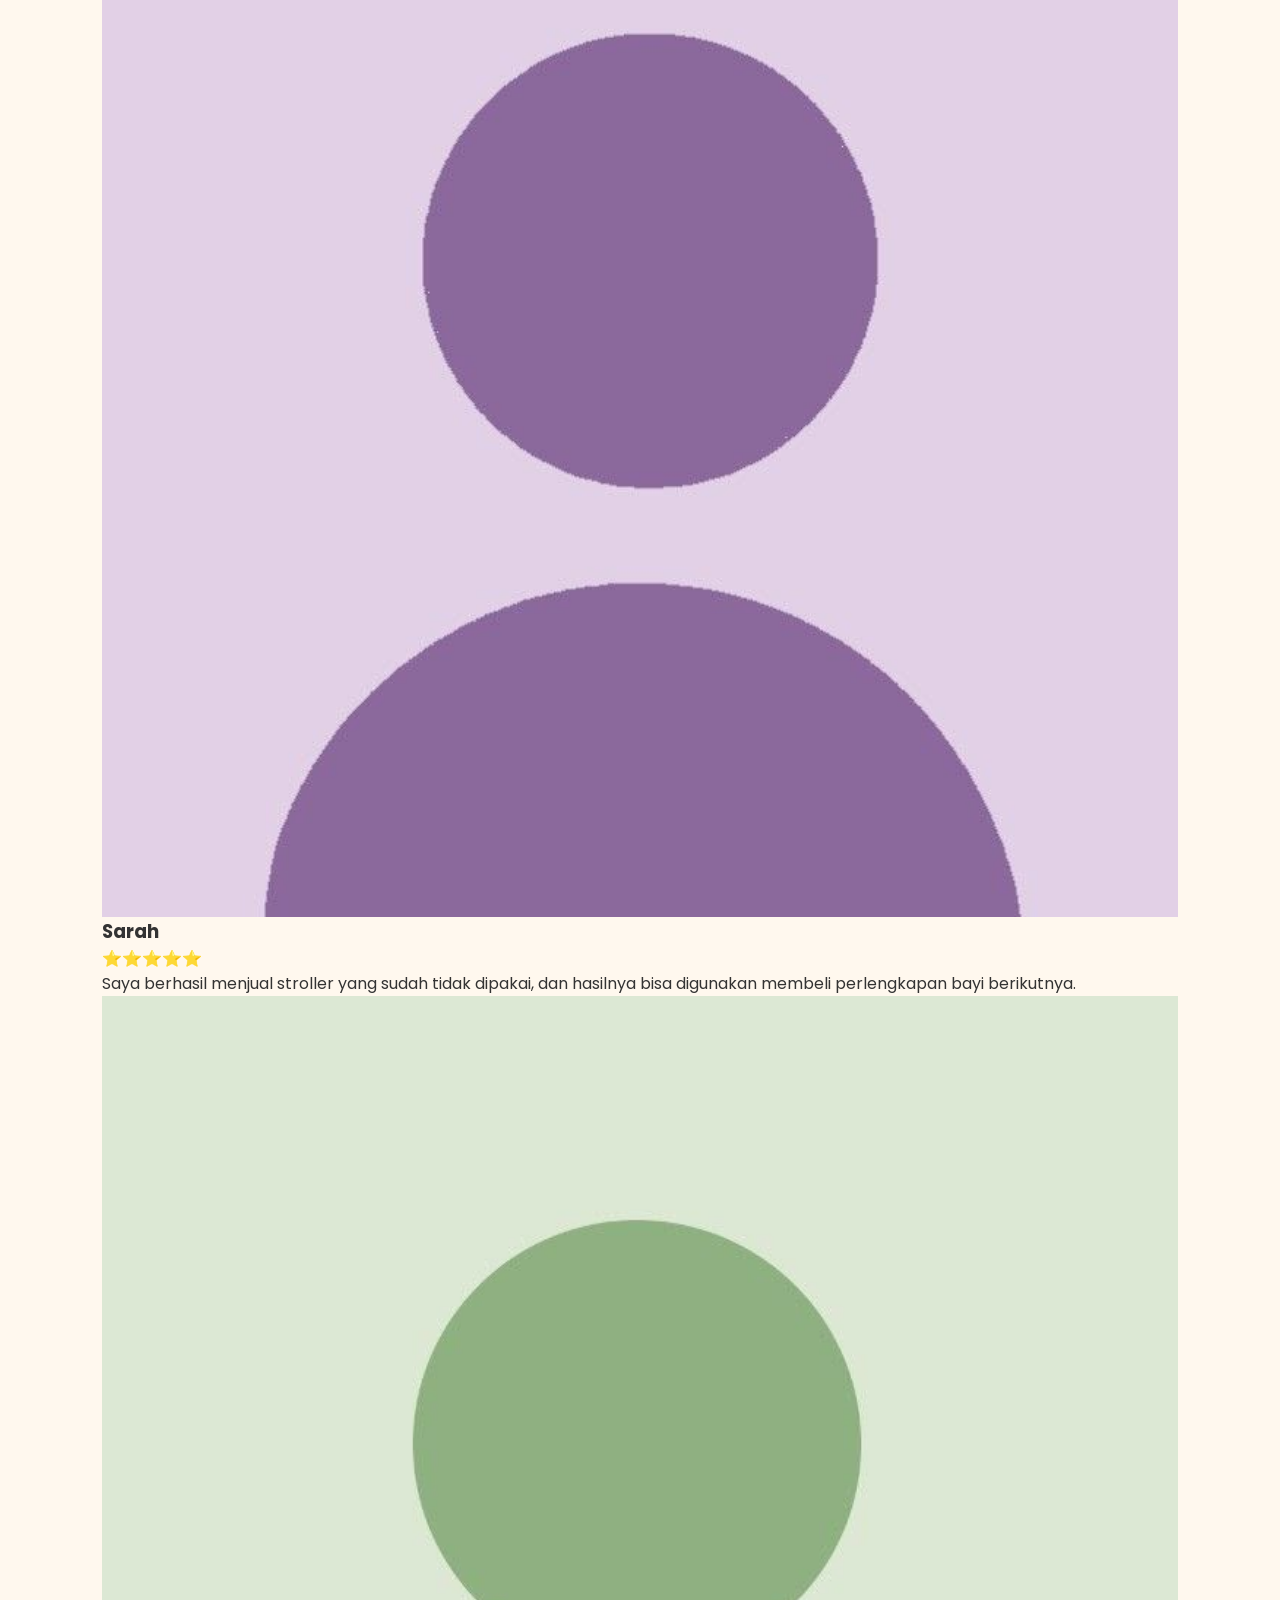
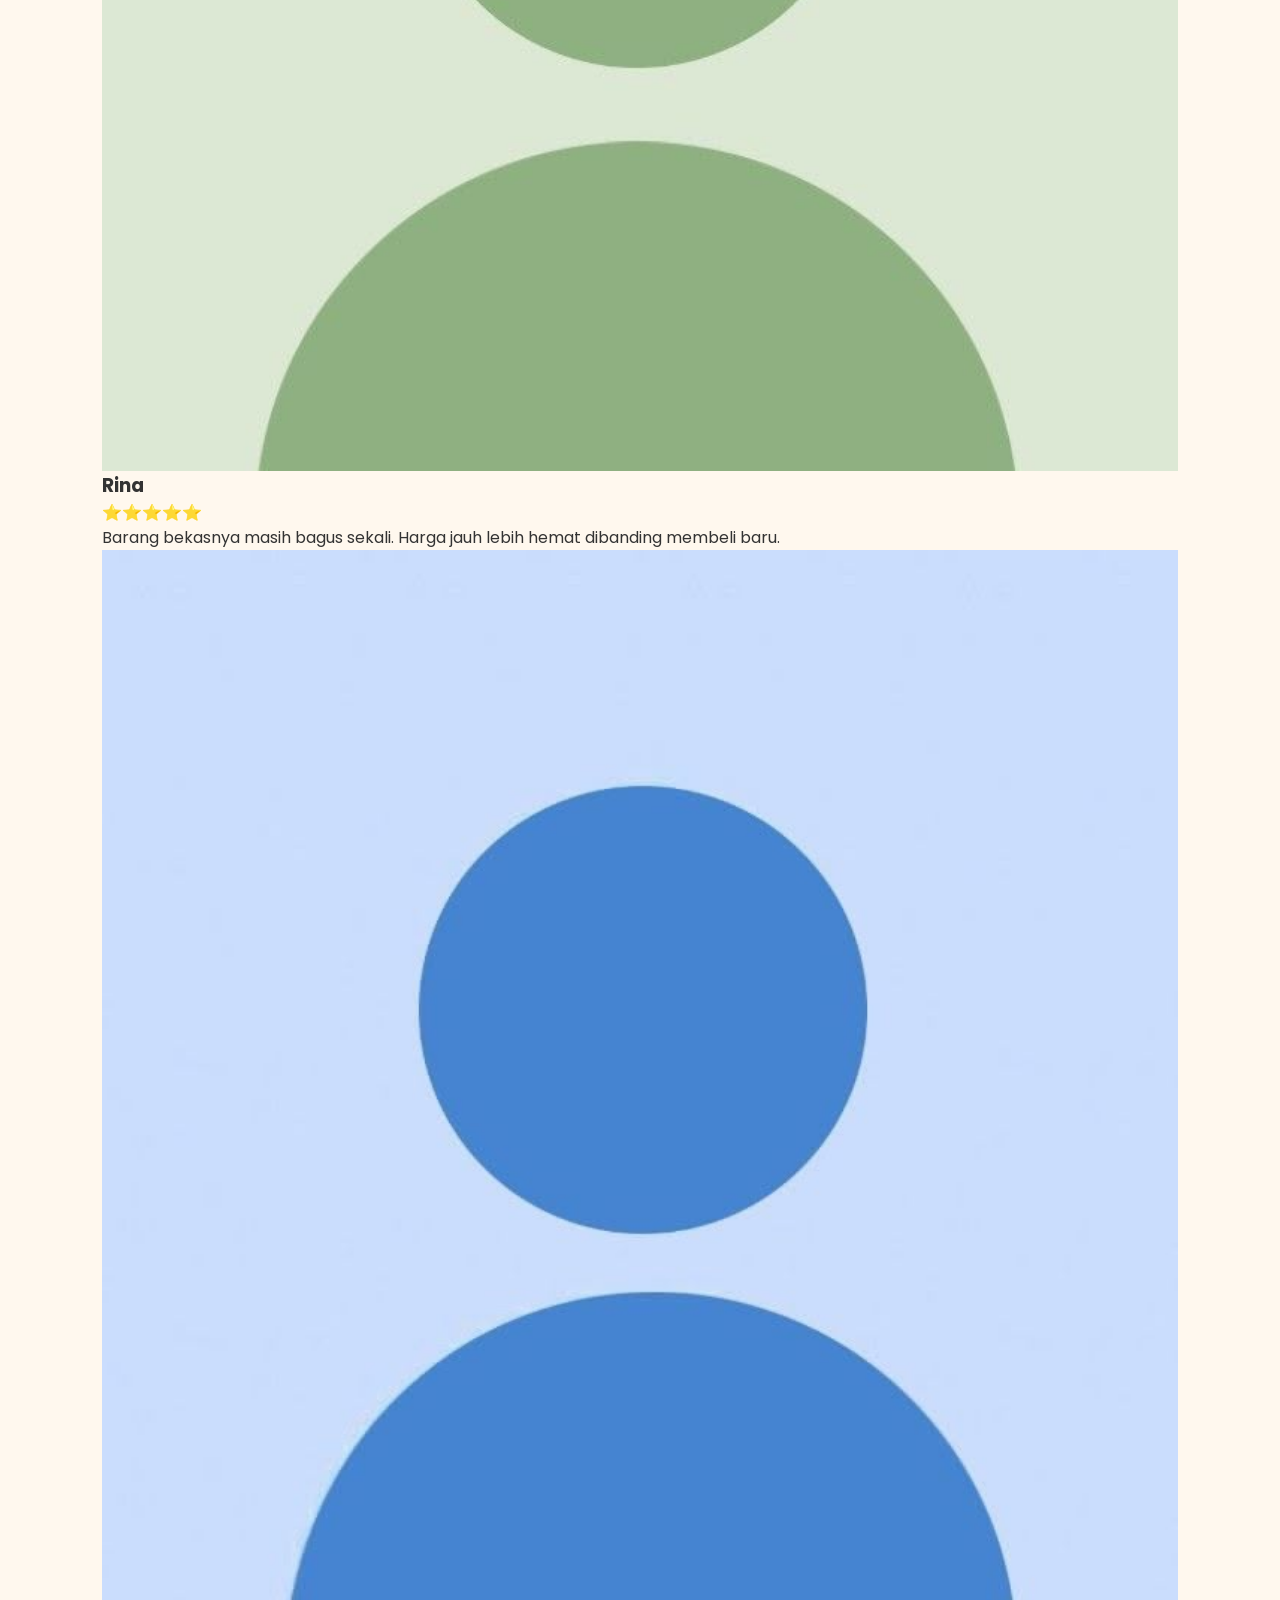
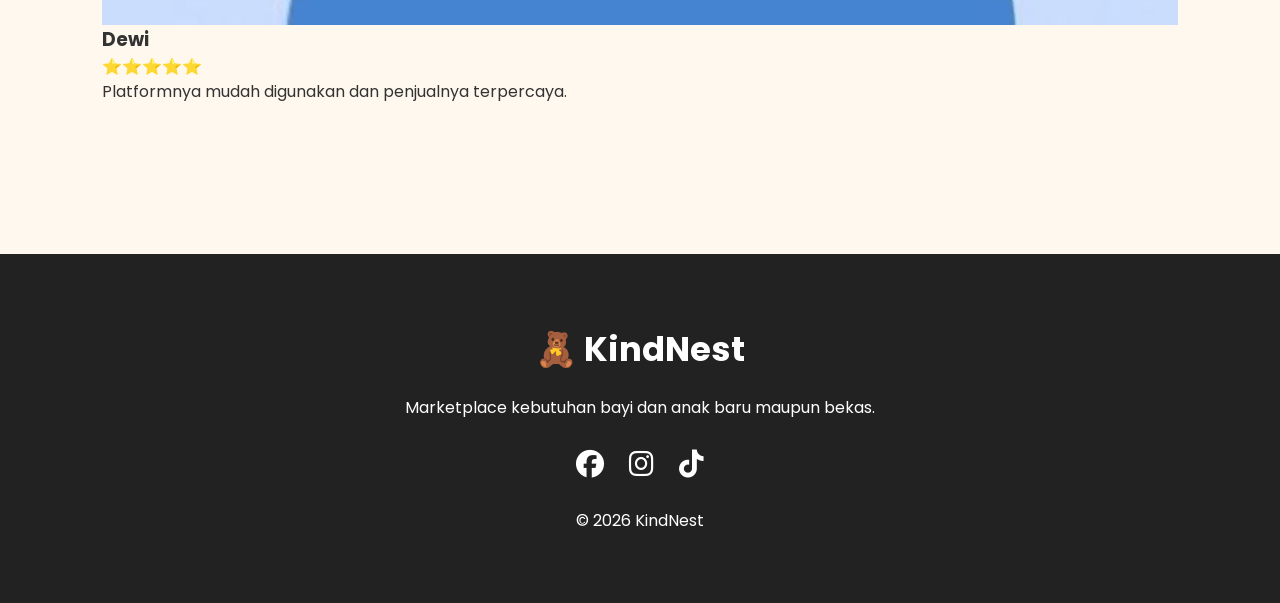
==== commit 47d1638c: "Add files via upload" ====
--- a/index.html
+++ b/index.html
@@ -1,718 +1,586 @@
-<!DOCTYPE html>
-<html lang="id">
-
-<head>
-    <meta charset="UTF-8">
-    <meta name="viewport" content="width=device-width, initial-scale=1.0">
-    <title>KindNest | Marketplace Kebutuhan Anak</title>
-
-    <!-- Google Font -->
-    <link href="https://fonts.googleapis.com/css2?family=Poppins:wght@300;400;500;600;700&display=swap"
-        rel="stylesheet">
-
-    <!-- Font Awesome -->
-    <link rel="stylesheet" href="https://cdnjs.cloudflare.com/ajax/libs/font-awesome/6.6.0/css/all.min.css">
-
-    <!-- CSS -->
-    <link rel="stylesheet" href="css/style.css">
-</head>
-
-<body>
-
-    <!-- ================= NAVBAR  New ================= -->
-
-    <header>
-
-        <div class="logo">
-            🧸 KindNest
-        </div>
-
-        <nav>
-
-            <a href="index.html">Beranda</a>
-
-            <a href="barang-baru.html">Barang Baru</a>
-
-            <a href="barang-bekas.html">Barang Bekas</a>
-
-            <a href="seller-dashboard.html">Jual Barang</a>
-
-            <a href="profile.html">Profil</a>
-
-            <a href="cart.html">
-                <i class="fa-solid fa-cart-shopping"></i>
-            </a>
-
-        </nav>
-
-        <div class="header-icon">
-
-            <div class="search-box">
-
-                <input type="text" id="searchInput" placeholder="Cari produk...">
-
-                <i class="fa-solid fa-magnifying-glass"></i>
-
-            </div>
-
-            <a href="profile.html" class="login-btn">
-                Profil
-            </a>
-
-        </div>
-
-    </header>
-
-    <!-- ================= HERO ================= -->
-
-    <section class="hero">
-
-        <div class="hero-text">
-
-            <span class="badge">
-                Marketplace Barang Baru & Bekas
-            </span>
-
-            <h1>
-
-                Semua Kebutuhan
-                <br>
-                Si Kecil
-                <span>dalam Satu Tempat.</span>
-
-            </h1>
-
-            <p>
-
-                KindNest membantu orang tua membeli maupun menjual
-                perlengkapan bayi dan anak yang masih layak pakai
-                maupun produk baru dengan harga terbaik.
-
-            </p>
-
-            <div class="hero-button">
-
-                <a href="barang-baru.html" class="btn-primary">
-                    Belanja Barang Baru
-                </a>
-
-                <a href="barang-bekas.html" class="btn-secondary">
-                    Cari Barang Bekas
-                </a>
-
-            </div>
-
-        </div>
-
-        <div class="hero-image">
-
-            <img src="assets/images/logo.jpg" alt="Hero">
-
-        </div>
-
-    </section>
-
-    <section class="promo-slider">
-
-        <div class="slides fade">
-
-            <img src="assets/images/Cute Baby,_Newborn_and_Infant_Clothes.jpg">
-
-            <div class="caption">
-
-                <h2>Diskon Hingga 50%</h2>
-
-                <p>Perlengkapan bayi berkualitas dengan harga terbaik.</p>
-
-            </div>
-
-        </div>
-
-        <div class="slides fade">
-
-            <img src="assets/images/tampilanutama.jpg">
-
-            <div class="caption">
-
-                <h2>Barang Bekas Berkualitas</h2>
-
-                <p>Layak pakai, hemat biaya, dan ramah lingkungan.</p>
-
-            </div>
-
-        </div>
-
-        <div class="slides fade">
-
-            <img src="assets/images/tampilanutama.jpg">
-
-            <div class="caption">
-
-                <h2>Jual Barang Anakmu</h2>
-
-                <p>Upload produk dalam hitungan menit dan temukan pembeli.</p>
-
-            </div>
-
-        </div>
-
-        <div class="slider-dot">
-
-            <span class="dot"></span>
-
-            <span class="dot"></span>
-
-            <span class="dot"></span>
-
-        </div>
-
-    </section>
-
-    <section class="sell-banner">
-
-        <div class="sell-left">
-
-            <h2>♻️ Barang Anak Sudah Tidak Terpakai?</h2>
-
-            <p>
-
-                Jangan disimpan sampai menumpuk.
-
-                Jual dengan mudah di KindNest dan bantu orang tua lain
-                mendapatkan barang berkualitas dengan harga terjangkau.
-
-            </p>
-
-            <div class="hero-button">
-
-                <a href="upload-produk.html" class="btn-primary">
-
-                    Jual Barang Sekarang
-
-                </a>
-
-                <a href="#steps" class="btn-secondary">
-
-                    Pelajari Cara Kerja
-
-                </a>
-
-            </div>
-
-        </div>
-
-        <div class="sell-right">
-
-            <img src="assets/images/recyle.jpg" class="recycle-logo">
-
-        </div>
-
-    </section>
-
-    <!-- ================= CATEGORY ================= -->
-
-    <section class="category">
-
-        <h2>Kategori Populer</h2>
-
-        <div class="category-grid">
-
-            <div class="cat-card">👕<p>Baju Bayi</p>
-            </div>
-
-            <div class="cat-card">🧸<p>Mainan</p>
-            </div>
-
-            <div class="cat-card">🚼<p>Stroller</p>
-            </div>
-
-            <div class="cat-card">🍼<p>Feeding</p>
-            </div>
-
-            <div class="cat-card">👟<p>Sepatu</p>
-            </div>
-
-            <div class="cat-card">📚<p>Buku</p>
-            </div>
-
-        </div>
-
-    </section>
-
-    <!-- ================= NEW PRODUCT ================= -->
-
-    <section class="product">
-
-        <h2>Produk Baru</h2>
-
-        <div class="product-grid">
-
-            <div class="product-card">
-
-                <span class="new">BARU</span>
-
-                <img src="assets/images/produk1.jpg">
-
-                <h3>Baju Bayi Premium</h3>
-
-                <p class="price">Rp120.000</p>
-
-                <button>Tambah ke Keranjang</button>
-
-            </div>
-
-            <div class="product-card">
-
-                <span class="new">BARU</span>
-
-                <img src="assets/images/produk2.jpg">
-
-                <h3>Mainan Edukasi</h3>
-
-                <p class="price">Rp250.000</p>
-
-                <button>Tambah ke Keranjang</button>
-
-            </div>
-
-            <div class="product-card">
-
-                <span class="new">BARU</span>
-
-                <img src="assets/images/produk3.jpg">
-
-                <h3>Baby Walker</h3>
-
-                <p class="price">Rp700.000</p>
-
-                <button>Tambah ke Keranjang</button>
-
-            </div>
-
-        </div>
-
-    </section>
-
-    <!-- ================= SECOND HAND ================= -->
-
-    <section class="product">
-
-        <h2>Produk Bekas</h2>
-
-        <div class="product-grid">
-
-            <div class="product-card">
-
-                <span class="used">BEKAS</span>
-
-                <img src="assets/images/bekas1.jpg">
-
-                <h3>Stroller Baby</h3>
-
-                <p class="condition">Kondisi 95%</p>
-
-                <p class="price">Rp650.000</p>
-
-                <button>Lihat Detail</button>
-
-            </div>
-
-            <div class="product-card">
-
-                <span class="used">BEKAS</span>
-
-                <img src="assets/images/bekas2.jpg">
-
-                <h3>Sepeda Anak</h3>
-
-                <p class="condition">Kondisi 90%</p>
-
-                <p class="price">Rp850.000</p>
-
-                <button>Lihat Detail</button>
-
-            </div>
-
-            <div class="product-card">
-
-                <span class="used">BEKAS</span>
-
-                <img src="assets/images/bekas3.jpg">
-
-                <h3>Baby Chair</h3>
-
-                <p class="condition">Kondisi 98%</p>
-
-                <p class="price">Rp400.000</p>
-
-                <button>Lihat Detail</button>
-
-            </div>
-
-        </div>
-
-    </section>
-
-    <section class="steps" id="steps">
-
-        <h2>Bagaimana KindNest Bekerja?</h2>
-
-        <div class="step-grid">
-
-            <div class="step">
-
-                <div class="circle">
-
-                    1
-
-                </div>
-
-                <h3>Upload Produk</h3>
-
-                <p>
-
-                    Upload foto dan isi informasi produk.
-
-                </p>
-
-            </div>
-
-            <div class="step">
-
-                <div class="circle">
-
-                    2
-
-                </div>
-
-                <h3>Pembeli Memesan</h3>
-
-                <p>
-
-                    Pembeli melihat produk dan melakukan pembayaran.
-
-                </p>
-
-            </div>
-
-            <div class="step">
-
-                <div class="circle">
-
-                    3
-
-                </div>
-
-                <h3>Kirim Barang</h3>
-
-                <p>
-
-                    Penjual mengirim produk ke alamat pembeli.
-
-                </p>
-
-            </div>
-
-            <div class="step">
-
-                <div class="circle">
-
-                    4
-
-                </div>
-
-                <h3>Selesai</h3>
-
-                <p>
-
-                    Dana diteruskan kepada penjual setelah barang diterima.
-
-                </p>
-
-            </div>
-
-        </div>
-
-    </section>
-
-
-    <section class="stats">
-
-        <div>
-
-            <h2>15.000+</h2>
-
-            <p>Produk Aktif</p>
-
-        </div>
-
-        <div>
-
-            <h2>8.000+</h2>
-
-            <p>Orang Tua Bergabung</p>
-
-        </div>
-
-        <div>
-
-            <h2>12.500+</h2>
-
-            <p>Transaksi Berhasil</p>
-
-        </div>
-
-        <div>
-
-            <h2>98%</h2>
-
-            <p>Kepuasan Pengguna</p>
-
-        </div>
-
-    </section>
-
-    <section class="why-kindnest">
-
-        <h2>Mengapa Memilih KindNest?</h2>
-
-        <p class="why-desc">
-
-            Marketplace yang dirancang khusus untuk membantu orang tua membeli
-            maupun menjual kebutuhan bayi dan anak dengan aman, hemat,
-            dan ramah lingkungan.
-
-        </p>
-
-        <div class="why-grid">
-
-            <div class="why-card">
-
-                <div class="icon">♻️</div>
-
-                <h3>Ramah Lingkungan</h3>
-
-                <p>
-
-                    Barang yang masih layak digunakan tidak berakhir menjadi limbah,
-                    tetapi dapat dimanfaatkan kembali oleh keluarga lain.
-
-                </p>
-
-            </div>
-
-            <div class="why-card">
-
-                <div class="icon">💰</div>
-
-                <h3>Lebih Hemat</h3>
-
-                <p>
-
-                    Orang tua dapat membeli produk berkualitas dengan harga
-                    yang jauh lebih terjangkau.
-
-                </p>
-
-            </div>
-
-            <div class="why-card">
-
-                <div class="icon">🛡️</div>
-
-                <h3>Transaksi Aman</h3>
-
-                <p>
-
-                    Pembayaran dilakukan melalui sistem marketplace sehingga
-                    lebih aman bagi penjual maupun pembeli.
-
-                </p>
-
-            </div>
-
-            <div class="why-card">
-
-                <div class="icon">👶</div>
-
-                <h3>Khusus Bayi & Anak</h3>
-
-                <p>
-
-                    Semua kategori difokuskan untuk kebutuhan bayi dan anak,
-                    mulai dari pakaian hingga stroller.
-
-                </p>
-
-            </div>
-
-        </div>
-
-    </section>
-
-    <section class="testimonial">
-
-        <h2>Apa Kata Orang Tua?</h2>
-
-        <div class="testimonial-grid">
-
-            <div class="testimonial-card">
-
-                <img src="assets/images/avatar.jpg">
-
-                <h3>Dina</h3>
-
-                ⭐⭐⭐⭐⭐
-
-                <p>
-
-                    Setelah saya menjual peralatan anak saya di KindNest, saya bisa membeli mainan edukasi baru untuk
-                    anak saya dengan harga lebih terjangkau.
-
-                </p>
-
-            </div>
-
-            <div class="testimonial-card">
-
-                <img src="assets/images/avatar2.jpg">
-
-                <h3>Sarah</h3>
-
-                ⭐⭐⭐⭐⭐
-
-                <p>
-
-                    Saya berhasil menjual stroller yang sudah tidak dipakai,
-                    dan hasilnya bisa digunakan membeli perlengkapan bayi berikutnya.
-
-                </p>
-
-            </div>
-
-            <div class="testimonial-card">
-
-                <img src="assets/images/avatar2.jpg">
-
-                <h3>Rina</h3>
-
-                ⭐⭐⭐⭐⭐
-
-                <p>
-
-                    Barang bekasnya masih bagus sekali.
-                    Harga jauh lebih hemat dibanding membeli baru.
-
-                </p>
-
-            </div>
-
-            <div class="testimonial-card">
-
-                <img src="assets/images/avatar3.jpg">
-
-                <h3>Dewi</h3>
-
-                ⭐⭐⭐⭐⭐
-
-                <p>
-
-                    Platformnya mudah digunakan dan penjualnya terpercaya.
-
-                </p>
-
-            </div>
-
-        </div>
-
-    </section>
-
-    <!-- ================= FOOTER ================= -->
-
-    <footer>
-
-        <h2>🧸 KindNest</h2>
-
-        <p>
-
-            Marketplace kebutuhan bayi dan anak
-            baru maupun bekas.
-
-        </p>
-
-        <div class="social">
-
-            <i class="fab fa-facebook"></i>
-
-            <i class="fab fa-instagram"></i>
-
-            <i class="fab fa-tiktok"></i>
-
-        </div>
-
-        <p>
-
-            © 2026 KindNest
-
-        </p>
-
-    </footer>
-
-    <script src="js/script.js"></script>
-
-    <script>
-
-        let slideIndex = 0;
-
-        showSlides();
-
-
-        function showSlides() {
-
-            let slides = document.getElementsByClassName("slides");
-
-            let dots = document.getElementsByClassName("dot");
-
-
-            for (let i = 0; i < slides.length; i++) {
-
-                slides[i].style.display = "none";
-
-            }
-
-
-            slideIndex++;
-
-
-            if (slideIndex > slides.length) {
-
-                slideIndex = 1;
-
-            }
-
-
-
-            for (let i = 0; i < dots.length; i++) {
-
-                dots[i].style.backgroundColor = "gray";
-
-            }
-
-
-
-            slides[slideIndex - 1].style.display = "block";
-
-            dots[slideIndex - 1].style.backgroundColor = "black";
-
-
-
-            setTimeout(showSlides, 3000);
-
-
-        }
-
-    </script>
-
-</body>
-
+<!DOCTYPE html>
+<html lang="id">
+<head>
+    <meta charset="UTF-8">
+    <meta name="viewport" content="width=device-width, initial-scale=1.0">
+    <title>KindNest | Marketplace Kebutuhan Anak</title>
+
+    <!-- Google Font -->
+    <link href="https://fonts.googleapis.com/css2?family=Poppins:wght@300;400;500;600;700&display=swap" rel="stylesheet">
+
+    <!-- Font Awesome -->
+    <link rel="stylesheet" href="https://cdnjs.cloudflare.com/ajax/libs/font-awesome/6.6.0/css/all.min.css">
+
+    <!-- CSS -->
+    <link rel="stylesheet" href="css/style.css">
+</head>
+
+<body>
+
+<!-- ================= NAVBAR ================= -->
+
+<header>
+
+    <div class="logo">
+        🧸 KindNest
+    </div>
+
+    <nav>
+
+    <a href="index.html">Beranda</a>
+
+    <a href="barang-baru.html">Barang Baru</a>
+
+    <a href="barang-bekas.html">Barang Bekas</a>
+
+    <a href="seller-dashboard.html">Jual Barang</a>
+
+    <a href="profile.html">Profil</a>
+
+    <a href="cart.html">
+    <i class="fa-solid fa-cart-shopping"></i>
+    </a>
+
+    </nav>
+
+    <div class="header-icon">
+
+        <div class="search-box">
+
+        <input
+        type="text"
+        id="searchInput"
+        placeholder="Cari produk...">
+
+        <i class="fa-solid fa-magnifying-glass"></i>
+
+        </div>
+
+        <a href="profile.html" class="login-btn">
+            Profil
+        </a>
+
+    </div>
+
+</header>
+
+<!-- ================= HERO ================= -->
+
+<section class="hero">
+
+    <div class="hero-text">
+
+        <span class="badge">
+            Marketplace Barang Baru & Bekas
+        </span>
+
+        <h1>
+
+            Semua Kebutuhan
+            <br>
+            Si Kecil
+            <span>dalam Satu Tempat.</span>
+
+        </h1>
+
+        <p>
+
+            KindNest membantu orang tua membeli maupun menjual
+            perlengkapan bayi dan anak yang masih layak pakai
+            maupun produk baru dengan harga terbaik.
+
+        </p>
+
+        <div class="hero-button">
+
+            <a href="barang-baru.html" class="btn-primary">
+                Belanja Barang Baru
+            </a>
+
+            <a href="barang-bekas.html" class="btn-secondary">
+                Cari Barang Bekas
+            </a>
+
+        </div>
+
+    </div>
+
+    <div class="hero-image">
+
+        <img src="assets/images/logo.jpg" alt="Hero">
+
+    </div>
+
+</section>
+
+<section class="promo-slider">
+
+<div class="slides fade">
+
+<img src="assets/images/discount50%.png">
+
+<div class="caption">
+
+<h2>Diskon Hingga 50%</h2>
+
+<p>Perlengkapan bayi berkualitas dengan harga terbaik.</p>
+
+<div class="slide-actions">
+    <a href="barang-baru.html" class="btn-primary">Belanja Sekarang</a>
+</div>
+
+</div>
+
+</div>
+
+<div class="slides fade">
+
+<img src="assets/images/donasi.png">
+
+<div class="caption">
+
+<h2>Donasi Barang Bekas</h2>
+
+<p>Salurkan barang bayi dan anak yang masih layak pakai kepada keluarga lain.</p>
+
+<div class="slide-actions">
+    <a href="donasi.html" class="btn-primary">Donasi Sekarang</a>
+</div>
+
+</div>
+
+</div>
+
+<div class="slides fade">
+
+<img src="assets/images/parenting.png">
+
+<div class="caption">
+
+<h2>Tips Parenting</h2>
+
+<p>Dapatkan panduan MPASI, nutrisi anak, dan rekomendasi produk yang tepat.</p>
+
+<div class="slide-actions">
+    <a href="blogartikel.html" class="btn-primary">Baca Artikel</a>
+</div>
+
+</div>
+
+</div>
+
+<div class="slider-dot">
+
+<span class="dot"></span>
+
+<span class="dot"></span>
+
+<span class="dot"></span>
+
+</div>
+
+</section>
+
+<section class="sell-banner">
+
+<div class="sell-left">
+
+<h2>♻️ Barang Anak Sudah Tidak Terpakai?</h2>
+
+<p>
+
+Jangan disimpan sampai menumpuk.
+
+Jual dengan mudah di KindNest dan bantu orang tua lain
+mendapatkan barang berkualitas dengan harga terjangkau.
+
+</p>
+
+<div class="hero-button">
+
+<a href="upload-produk.html" class="btn-primary">
+
+Jual Barang Sekarang
+
+</a>
+
+<a href="#steps" class="btn-secondary">
+
+Pelajari Cara Kerja
+
+</a>
+
+</div>
+
+</div>
+
+<div class="sell-right">
+
+<img src="assets/images/recyle.jpg" class="recycle-logo">
+
+</div>
+
+</section>
+
+<section class="steps" id="steps">
+
+<h2>Bagaimana KindNest Bekerja?</h2>
+
+<div class="step-grid">
+
+<div class="step">
+
+<div class="circle">
+
+1
+
+</div>
+
+<h3>Upload Produk</h3>
+
+<p>
+
+Upload foto dan isi informasi produk.
+
+</p>
+
+</div>
+
+<div class="step">
+
+<div class="circle">
+
+2
+
+</div>
+
+<h3>Pembeli Memesan</h3>
+
+<p>
+
+Pembeli melihat produk dan melakukan pembayaran.
+
+</p>
+
+</div>
+
+<div class="step">
+
+<div class="circle">
+
+3
+
+</div>
+
+<h3>Kirim Barang</h3>
+
+<p>
+
+Penjual mengirim produk ke alamat pembeli.
+
+</p>
+
+</div>
+
+<div class="step">
+
+<div class="circle">
+
+4
+
+</div>
+
+<h3>Selesai</h3>
+
+<p>
+
+Dana diteruskan kepada penjual setelah barang diterima.
+
+</p>
+
+</div>
+
+</div>
+
+</section>
+
+
+<section class="stats">
+
+<div>
+
+<h2>15.000+</h2>
+
+<p>Produk Aktif</p>
+
+</div>
+
+<div>
+
+<h2>8.000+</h2>
+
+<p>Orang Tua Bergabung</p>
+
+</div>
+
+<div>
+
+<h2>12.500+</h2>
+
+<p>Transaksi Berhasil</p>
+
+</div>
+
+<div>
+
+<h2>98%</h2>
+
+<p>Kepuasan Pengguna</p>
+
+</div>
+
+</section>
+
+<section class="why-kindnest">
+
+<h2>Mengapa Memilih KindNest?</h2>
+
+<p class="why-desc">
+
+Marketplace yang dirancang khusus untuk membantu orang tua membeli
+maupun menjual kebutuhan bayi dan anak dengan aman, hemat,
+dan ramah lingkungan.
+
+</p>
+
+<div class="why-grid">
+
+<div class="why-card">
+
+<div class="icon">♻️</div>
+
+<h3>Ramah Lingkungan</h3>
+
+<p>
+
+Barang yang masih layak digunakan tidak berakhir menjadi limbah,
+tetapi dapat dimanfaatkan kembali oleh keluarga lain.
+
+</p>
+
+</div>
+
+<div class="why-card">
+
+<div class="icon">💰</div>
+
+<h3>Lebih Hemat</h3>
+
+<p>
+
+Orang tua dapat membeli produk berkualitas dengan harga
+yang jauh lebih terjangkau.
+
+</p>
+
+</div>
+
+<div class="why-card">
+
+<div class="icon">🛡️</div>
+
+<h3>Transaksi Aman</h3>
+
+<p>
+
+Pembayaran dilakukan melalui sistem marketplace sehingga
+lebih aman bagi penjual maupun pembeli.
+
+</p>
+
+</div>
+
+<div class="why-card">
+
+<div class="icon">👶</div>
+
+<h3>Khusus Bayi & Anak</h3>
+
+<p>
+
+Semua kategori difokuskan untuk kebutuhan bayi dan anak,
+mulai dari pakaian hingga stroller.
+
+</p>
+
+</div>
+
+</div>
+
+</section>
+
+<section class="testimonial">
+
+<h2>Apa Kata Orang Tua?</h2>
+
+<div class="testimonial-grid">
+
+<div class="testimonial-card">
+
+<img src="assets/images/face5.jpeg">
+
+<h3>Dina</h3>
+
+⭐⭐⭐⭐⭐
+
+<p>
+
+Setelah saya menjual peralatan anak saya di KindNest, saya bisa membeli mainan edukasi baru untuk anak saya dengan harga lebih terjangkau.
+
+</p>
+
+</div>
+
+<div class="testimonial-card">
+
+<img src="assets/images/face1.jpeg">
+
+<h3>Sarah</h3>
+
+⭐⭐⭐⭐⭐
+
+<p>
+
+Saya berhasil menjual stroller yang sudah tidak dipakai,
+dan hasilnya bisa digunakan membeli perlengkapan bayi berikutnya.
+
+</p>
+
+</div>
+
+<div class="testimonial-card">
+
+<img src="assets/images/face2.jpeg">
+
+<h3>Rina</h3>
+
+⭐⭐⭐⭐⭐
+
+<p>
+
+Barang bekasnya masih bagus sekali.
+Harga jauh lebih hemat dibanding membeli baru.
+
+</p>
+
+</div>
+
+<div class="testimonial-card">
+
+<img src="assets/images/face3.jpeg">
+
+<h3>Dewi</h3>
+
+⭐⭐⭐⭐⭐
+
+<p>
+
+Platformnya mudah digunakan dan penjualnya terpercaya.
+
+</p>
+
+</div>
+
+</div>
+
+</section>
+
+<!-- ================= FOOTER ================= -->
+
+<footer>
+
+<h2>🧸 KindNest</h2>
+
+<p>
+
+Marketplace kebutuhan bayi dan anak
+baru maupun bekas.
+
+</p>
+
+<div class="social">
+
+<i class="fab fa-facebook"></i>
+
+<i class="fab fa-instagram"></i>
+
+<i class="fab fa-tiktok"></i>
+
+</div>
+
+<p>
+
+© 2026 KindNest
+
+</p>
+
+</footer>
+
+<script src="js/script.js"></script>
+
+<script>
+
+let slideIndex = 0;
+
+showSlides();
+
+
+function showSlides(){
+
+let slides = document.getElementsByClassName("slides");
+
+let dots = document.getElementsByClassName("dot");
+
+
+for(let i = 0; i < slides.length; i++){
+
+slides[i].style.display = "none";
+
+}
+
+
+slideIndex++;
+
+
+if(slideIndex > slides.length){
+
+slideIndex = 1;
+
+}
+
+
+
+for(let i = 0; i < dots.length; i++){
+
+dots[i].style.backgroundColor = "gray";
+
+}
+
+
+
+slides[slideIndex-1].style.display = "block";
+
+dots[slideIndex-1].style.backgroundColor = "black";
+
+
+
+setTimeout(showSlides, 3000);
+
+
+}
+
+</script>
+
+</body>
+
 </html>
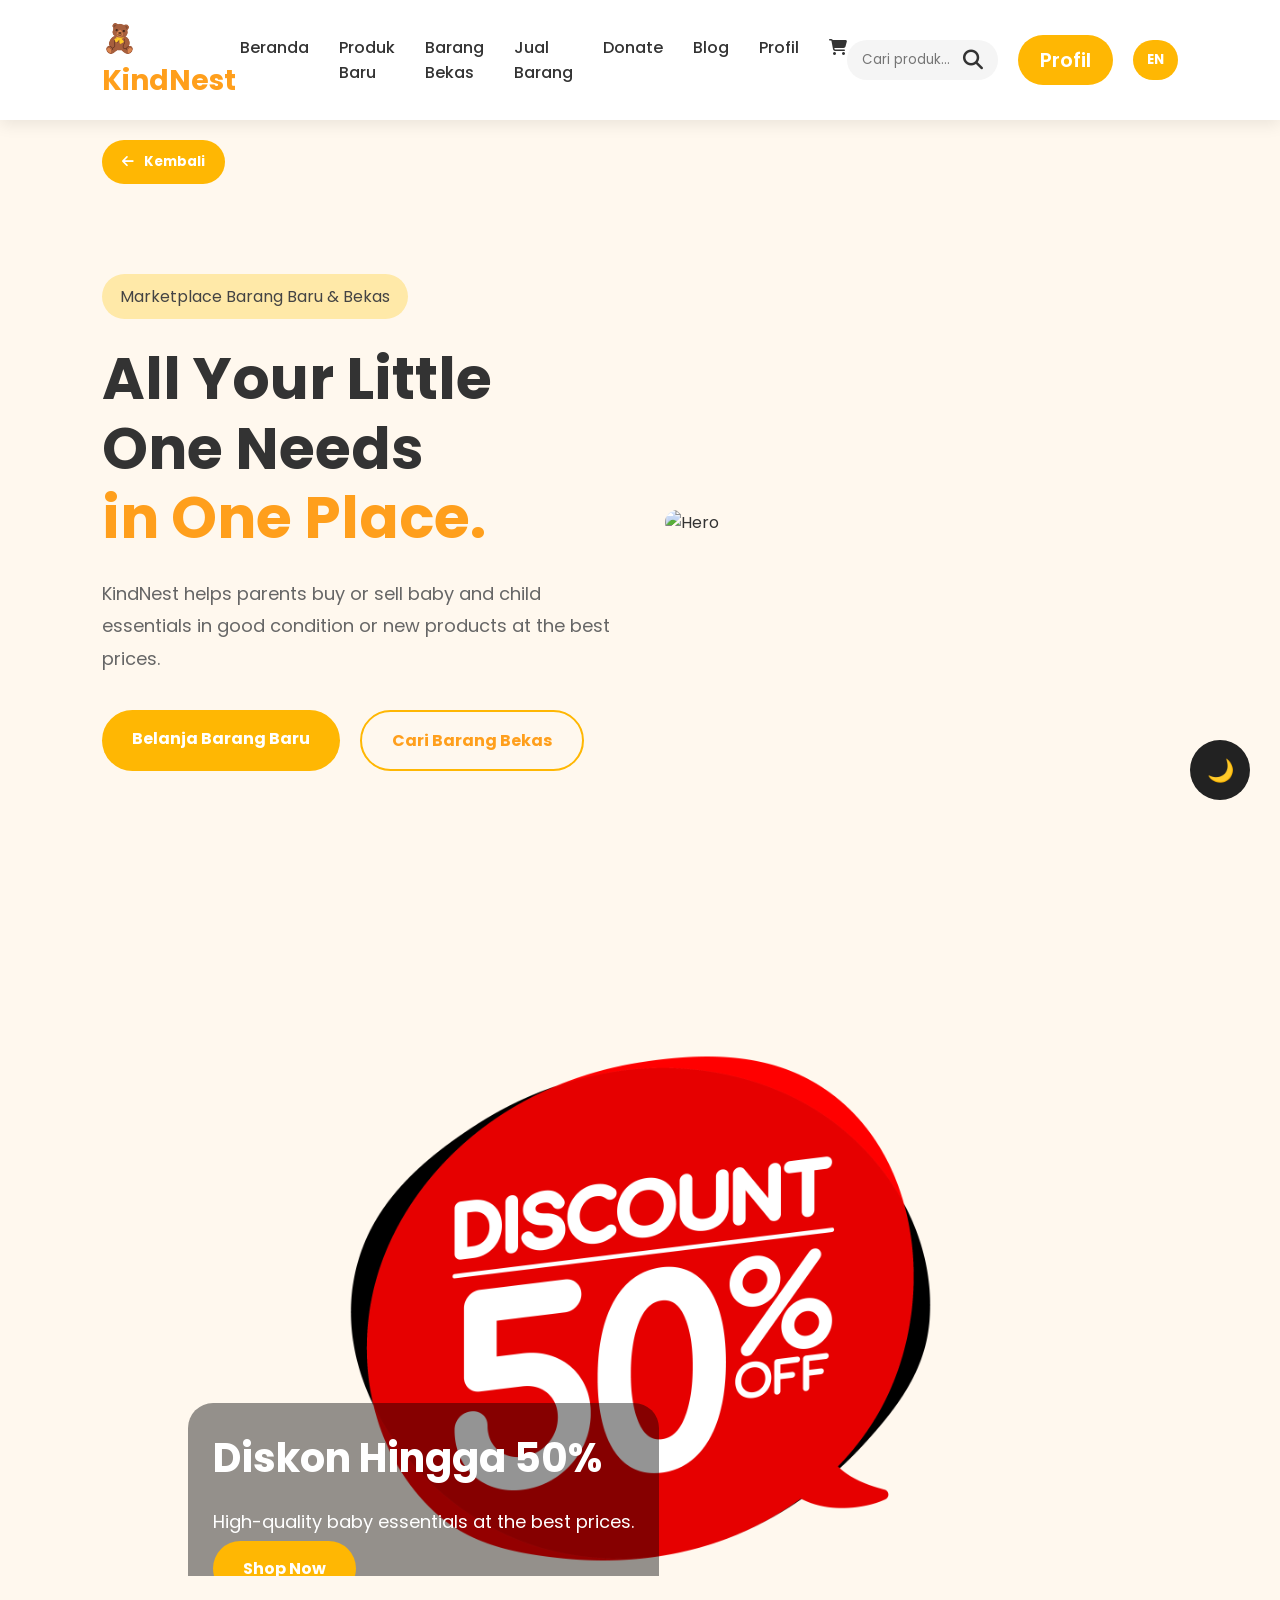
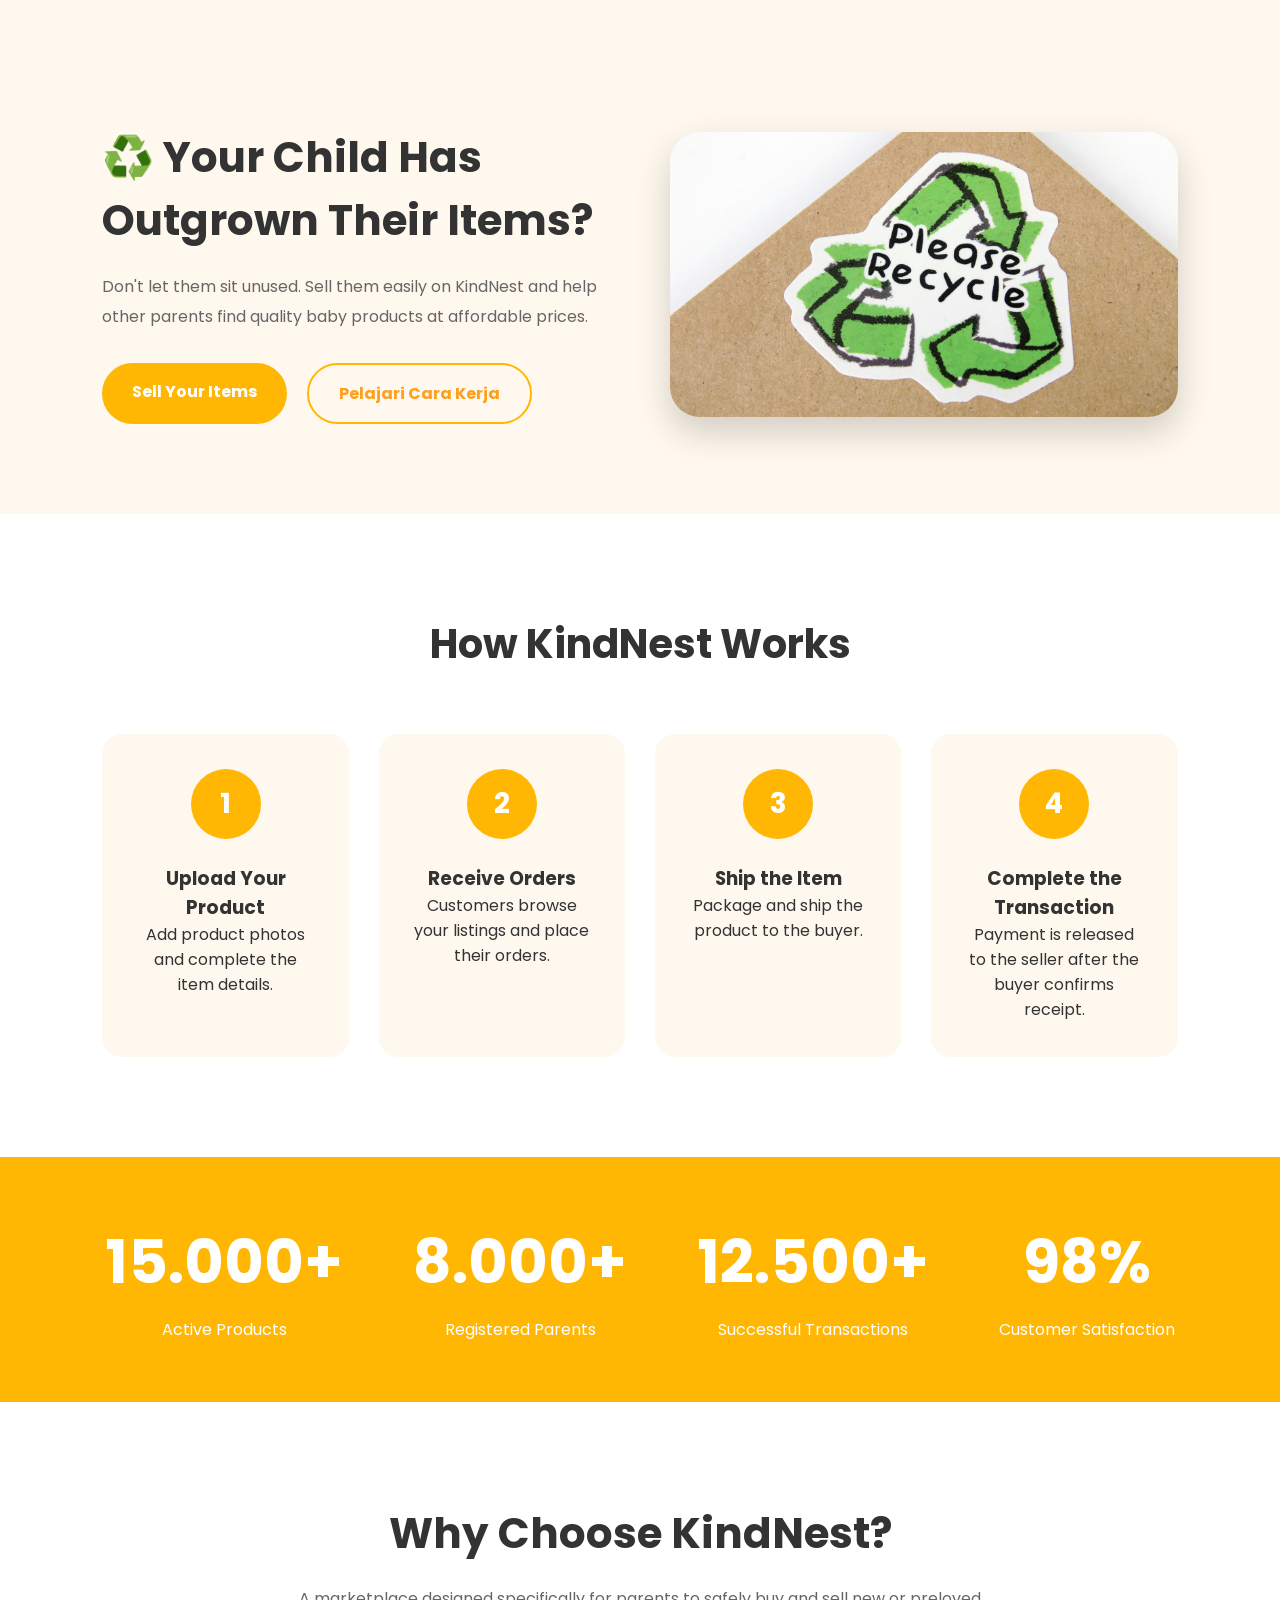
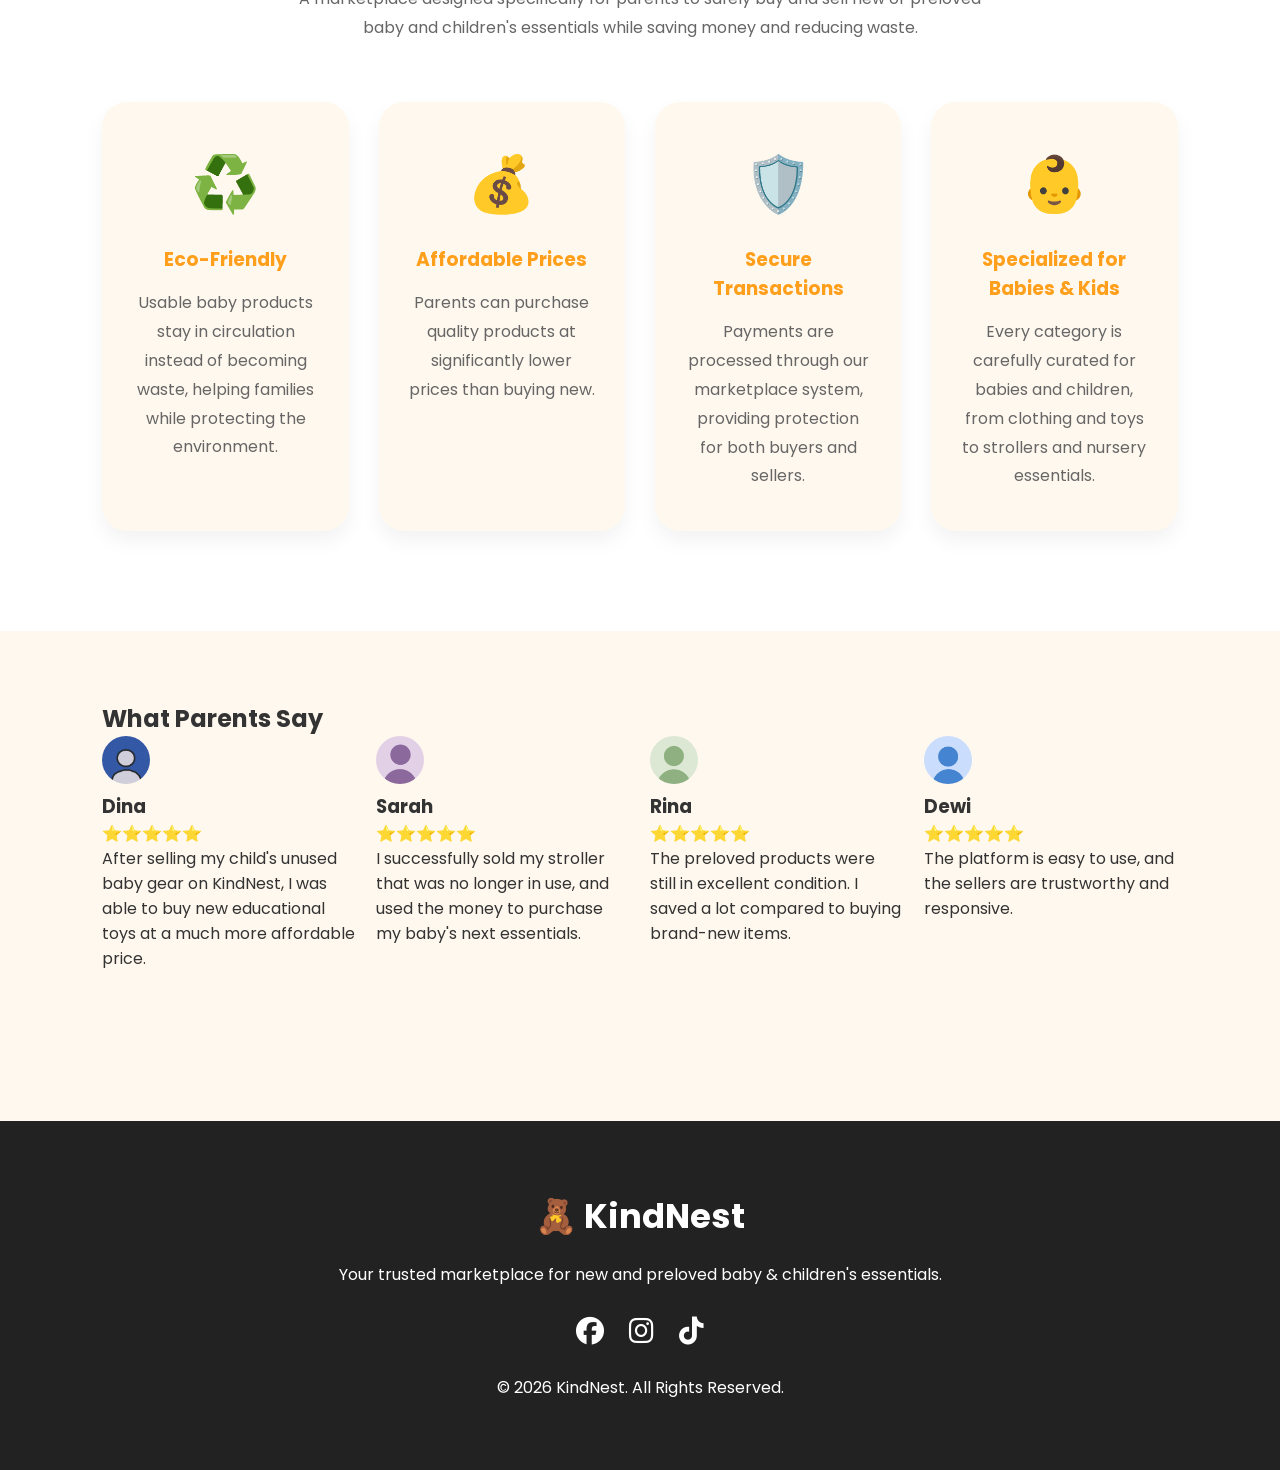
==== commit 133c46d6: "Add files via upload" ====
--- a/index.html
+++ b/index.html
@@ -1,9 +1,9 @@
 <!DOCTYPE html>
-<html lang="id">
+<html lang="en">
 <head>
     <meta charset="UTF-8">
     <meta name="viewport" content="width=device-width, initial-scale=1.0">
-    <title>KindNest | Marketplace Kebutuhan Anak</title>
+    <title>KindNest | Baby & Child Marketplace</title>
 
     <!-- Google Font -->
     <link href="https://fonts.googleapis.com/css2?family=Poppins:wght@300;400;500;600;700&display=swap" rel="stylesheet">
@@ -27,15 +27,19 @@
 
     <nav>
 
-    <a href="index.html">Beranda</a>
-
-    <a href="barang-baru.html">Barang Baru</a>
-
-    <a href="barang-bekas.html">Barang Bekas</a>
-
-    <a href="seller-dashboard.html">Jual Barang</a>
-
-    <a href="profile.html">Profil</a>
+    <a href="index.html">Home</a>
+
+    <a href="barang-baru.html">New Products</a>
+
+    <a href="barang-bekas.html">Preloved</a>
+
+    <a href="seller-dashboard.html">Sell Item</a>
+    
+    <a href="Donasi.html">Donate</a>
+    
+    <a href="blogartikel.html">Blog</a>
+
+    <a href="profile.html">Profile</a>
 
     <a href="cart.html">
     <i class="fa-solid fa-cart-shopping"></i>
@@ -50,14 +54,14 @@
         <input
         type="text"
         id="searchInput"
-        placeholder="Cari produk...">
+        placeholder="Search products...">
 
         <i class="fa-solid fa-magnifying-glass"></i>
 
         </div>
 
-        <a href="profile.html" class="login-btn">
-            Profil
+            <a href="profile.html" class="login-btn">
+            Profile
         </a>
 
     </div>
@@ -71,34 +75,32 @@
     <div class="hero-text">
 
         <span class="badge">
-            Marketplace Barang Baru & Bekas
+            New & Preloved Marketplace
         </span>
 
         <h1>
 
-            Semua Kebutuhan
+            All Your Little One Needs
             <br>
-            Si Kecil
-            <span>dalam Satu Tempat.</span>
+            <span>in One Place.</span>
 
         </h1>
 
         <p>
 
-            KindNest membantu orang tua membeli maupun menjual
-            perlengkapan bayi dan anak yang masih layak pakai
-            maupun produk baru dengan harga terbaik.
+            KindNest helps parents buy or sell baby and child essentials
+            in good condition or new products at the best prices.
 
         </p>
 
         <div class="hero-button">
 
             <a href="barang-baru.html" class="btn-primary">
-                Belanja Barang Baru
+                Shop New Products
             </a>
 
             <a href="barang-bekas.html" class="btn-secondary">
-                Cari Barang Bekas
+                Browse Preloved
             </a>
 
         </div>
@@ -117,16 +119,17 @@
 
 <div class="slides fade">
 
-<img src="assets/images/discount50%.png">
+<img src="assets/images/discount.png">
 
 <div class="caption">
 
-<h2>Diskon Hingga 50%</h2>
-
-<p>Perlengkapan bayi berkualitas dengan harga terbaik.</p>
-
-<div class="slide-actions">
-    <a href="barang-baru.html" class="btn-primary">Belanja Sekarang</a>
+<h2>Up to 50% Off</h2>
+
+<p>High-quality baby essentials at the best prices.</p>
+
+<a href="barang-baru.html" class="btn-primary">
+    Shop Now
+</a>
 </div>
 
 </div>
@@ -139,12 +142,14 @@
 
 <div class="caption">
 
-<h2>Donasi Barang Bekas</h2>
-
-<p>Salurkan barang bayi dan anak yang masih layak pakai kepada keluarga lain.</p>
-
-<div class="slide-actions">
-    <a href="donasi.html" class="btn-primary">Donasi Sekarang</a>
+<h2>Donate Preloved Baby Items</h2>
+
+<p>Give your baby's gently used items a second life by helping other families in need.</p>
+
+<a href="Donasi.html" class="btn-primary">
+    Donate Now
+</a>
+
 </div>
 
 </div>
@@ -157,12 +162,14 @@
 
 <div class="caption">
 
-<h2>Tips Parenting</h2>
-
-<p>Dapatkan panduan MPASI, nutrisi anak, dan rekomendasi produk yang tepat.</p>
-
-<div class="slide-actions">
-    <a href="blogartikel.html" class="btn-primary">Baca Artikel</a>
+<h2>Parenting Tips</h2>
+
+<p>Discover guides on baby nutrition, parenting advice, and product recommendations.</p>
+
+<a href="blogartikel.html" class="btn-primary">
+    Read Articles
+</a>
+
 </div>
 
 </div>
@@ -185,31 +192,29 @@
 
 <div class="sell-left">
 
-<h2>♻️ Barang Anak Sudah Tidak Terpakai?</h2>
-
-<p>
-
-Jangan disimpan sampai menumpuk.
-
-Jual dengan mudah di KindNest dan bantu orang tua lain
-mendapatkan barang berkualitas dengan harga terjangkau.
+<h2>♻️ Your Child Has Outgrown Their Items?</h2>
+
+<p>
+
+Don't let them sit unused.
+
+Sell them easily on KindNest and help other parents find
+quality baby products at affordable prices.
 
 </p>
 
 <div class="hero-button">
 
 <a href="upload-produk.html" class="btn-primary">
-
-Jual Barang Sekarang
-
+    Sell Your Items
 </a>
 
 <a href="#steps" class="btn-secondary">
-
-Pelajari Cara Kerja
-
+    Learn How It Works
 </a>
 
+</a>
+
 </div>
 
 </div>
@@ -224,7 +229,7 @@
 
 <section class="steps" id="steps">
 
-<h2>Bagaimana KindNest Bekerja?</h2>
+<h2>How KindNest Works</h2>
 
 <div class="step-grid">
 
@@ -236,12 +241,10 @@
 
 </div>
 
-<h3>Upload Produk</h3>
-
-<p>
-
-Upload foto dan isi informasi produk.
-
+<h3>Upload Your Product</h3>
+
+<p>
+Add product photos and complete the item details.
 </p>
 
 </div>
@@ -254,12 +257,10 @@
 
 </div>
 
-<h3>Pembeli Memesan</h3>
-
-<p>
-
-Pembeli melihat produk dan melakukan pembayaran.
-
+<h3>Receive Orders</h3>
+
+<p>
+Customers browse your listings and place their orders.
 </p>
 
 </div>
@@ -272,12 +273,10 @@
 
 </div>
 
-<h3>Kirim Barang</h3>
-
-<p>
-
-Penjual mengirim produk ke alamat pembeli.
-
+<h3>Ship the Item</h3>
+
+<p>
+Package and ship the product to the buyer.
 </p>
 
 </div>
@@ -290,12 +289,10 @@
 
 </div>
 
-<h3>Selesai</h3>
-
-<p>
-
-Dana diteruskan kepada penjual setelah barang diterima.
-
+<h3>Complete the Transaction</h3>
+
+<p>
+Payment is released to the seller after the buyer confirms receipt.
 </p>
 
 </div>
@@ -311,7 +308,7 @@
 
 <h2>15.000+</h2>
 
-<p>Produk Aktif</p>
+<p>Active Products</p>
 
 </div>
 
@@ -319,7 +316,7 @@
 
 <h2>8.000+</h2>
 
-<p>Orang Tua Bergabung</p>
+<p>Registered Parents</p>
 
 </div>
 
@@ -327,7 +324,7 @@
 
 <h2>12.500+</h2>
 
-<p>Transaksi Berhasil</p>
+<p>Successful Transactions</p>
 
 </div>
 
@@ -335,7 +332,7 @@
 
 <h2>98%</h2>
 
-<p>Kepuasan Pengguna</p>
+<p>Customer Satisfaction</p>
 
 </div>
 
@@ -343,13 +340,12 @@
 
 <section class="why-kindnest">
 
-<h2>Mengapa Memilih KindNest?</h2>
+<h2>Why Choose KindNest?</h2>
 
 <p class="why-desc">
 
-Marketplace yang dirancang khusus untuk membantu orang tua membeli
-maupun menjual kebutuhan bayi dan anak dengan aman, hemat,
-dan ramah lingkungan.
+A marketplace designed specifically for parents to safely buy and sell
+new or preloved baby and children's essentials while saving money and reducing waste.
 
 </p>
 
@@ -359,12 +355,12 @@
 
 <div class="icon">♻️</div>
 
-<h3>Ramah Lingkungan</h3>
-
-<p>
-
-Barang yang masih layak digunakan tidak berakhir menjadi limbah,
-tetapi dapat dimanfaatkan kembali oleh keluarga lain.
+<h3>Eco-Friendly</h3>
+
+<p>
+
+Usable baby products stay in circulation instead of becoming waste,
+helping families while protecting the environment.
 
 </p>
 
@@ -374,12 +370,12 @@
 
 <div class="icon">💰</div>
 
-<h3>Lebih Hemat</h3>
-
-<p>
-
-Orang tua dapat membeli produk berkualitas dengan harga
-yang jauh lebih terjangkau.
+<h3>Affordable Prices</h3>
+
+<p>
+
+Parents can purchase quality products
+at significantly lower prices than buying new.
 
 </p>
 
@@ -389,12 +385,12 @@
 
 <div class="icon">🛡️</div>
 
-<h3>Transaksi Aman</h3>
-
-<p>
-
-Pembayaran dilakukan melalui sistem marketplace sehingga
-lebih aman bagi penjual maupun pembeli.
+<h3>Secure Transactions</h3>
+
+<p>
+
+Payments are processed through our marketplace system,
+providing protection for both buyers and sellers.
 
 </p>
 
@@ -404,12 +400,12 @@
 
 <div class="icon">👶</div>
 
-<h3>Khusus Bayi & Anak</h3>
-
-<p>
-
-Semua kategori difokuskan untuk kebutuhan bayi dan anak,
-mulai dari pakaian hingga stroller.
+<h3>Specialized for Babies & Kids</h3>
+
+<p>
+
+Every category is carefully curated for babies and children,
+from clothing and toys to strollers and nursery essentials.
 
 </p>
 
@@ -421,7 +417,7 @@
 
 <section class="testimonial">
 
-<h2>Apa Kata Orang Tua?</h2>
+<h2>What Parents Say</h2>
 
 <div class="testimonial-grid">
 
@@ -435,7 +431,8 @@
 
 <p>
 
-Setelah saya menjual peralatan anak saya di KindNest, saya bisa membeli mainan edukasi baru untuk anak saya dengan harga lebih terjangkau.
+After selling my child's unused baby gear on KindNest,
+I was able to buy new educational toys at a much more affordable price.
 
 </p>
 
@@ -451,8 +448,8 @@
 
 <p>
 
-Saya berhasil menjual stroller yang sudah tidak dipakai,
-dan hasilnya bisa digunakan membeli perlengkapan bayi berikutnya.
+I successfully sold my stroller that was no longer in use,
+and used the money to purchase my baby's next essentials.
 
 </p>
 
@@ -468,8 +465,8 @@
 
 <p>
 
-Barang bekasnya masih bagus sekali.
-Harga jauh lebih hemat dibanding membeli baru.
+The preloved products were still in excellent condition.
+I saved a lot compared to buying brand-new items.
 
 </p>
 
@@ -485,7 +482,8 @@
 
 <p>
 
-Platformnya mudah digunakan dan penjualnya terpercaya.
+The platform is easy to use,
+and the sellers are trustworthy and responsive.
 
 </p>
 
@@ -503,8 +501,8 @@
 
 <p>
 
-Marketplace kebutuhan bayi dan anak
-baru maupun bekas.
+Your trusted marketplace for
+new and preloved baby & children's essentials.
 
 </p>
 
@@ -520,7 +518,7 @@
 
 <p>
 
-© 2026 KindNest
+© 2026 KindNest. All Rights Reserved.
 
 </p>
 
--- a/css/style.css
+++ b/css/style.css
@@ -1,2109 +1,2823 @@
-/* ===========================
-   KINDNEST STYLE.CSS
-=========================== */
-
-* {
-    margin: 0;
-    padding: 0;
-    box-sizing: border-box;
-    font-family: 'Poppins', sans-serif;
-}
-
-body {
-    background: #FFF8EE;
-    color: #333;
-}
-
-a {
-    text-decoration: none;
-    color: inherit;
-}
-
-img {
-    width: 100%;
-    display: block;
-}
-
-section {
-    padding: 70px 8%;
-}
-
-/* ===========================
-   NAVBAR
-=========================== */
-
-header {
-    display: flex;
-    justify-content: space-between;
-    align-items: center;
-    padding: 18px 8%;
-    background: white;
-    position: sticky;
-    top: 0;
-    z-index: 999;
-    box-shadow: 0 5px 20px rgba(0, 0, 0, .08);
-}
-
-.logo {
-    font-size: 28px;
-    font-weight: 700;
-    color: #ff9f1c;
-}
-
-nav {
-    display: flex;
-    gap: 30px;
-}
-
-nav a {
-    font-weight: 500;
-    transition: .3s;
-}
-
-nav a:hover {
-    color: #ff9f1c;
-}
-
-.header-icon {
-    display: flex;
-    align-items: center;
-    gap: 20px;
-    font-size: 20px;
-}
-
-.login-btn {
-    background: #ffb703;
-    color: white;
-    padding: 10px 22px;
-    border-radius: 30px;
-    font-weight: 600;
-}
-
-.login-btn:hover {
-    background: #fb8500;
-}
-
-/* ===========================
-   HERO
-=========================== */
-
-.hero {
-
-    display: grid;
-
-    grid-template-columns: 1fr 1fr;
-
-    align-items: center;
-
-    gap: 50px;
-
-}
-
-.badge {
-
-    display: inline-block;
-
-    background: #FFE9A8;
-
-    color: #444;
-
-    padding: 10px 18px;
-
-    border-radius: 30px;
-
-    margin-bottom: 25px;
-
-}
-
-.hero h1 {
-
-    font-size: 58px;
-
-    line-height: 1.2;
-
-    margin-bottom: 25px;
-
-}
-
-.hero h1 span {
-
-    color: #ff9f1c;
-
-}
-
-.hero p {
-
-    font-size: 18px;
-
-    color: #666;
-
-    line-height: 1.8;
-
-    margin-bottom: 35px;
-
-}
-
-.hero-button {
-
-    display: flex;
-
-    gap: 20px;
-
-}
-
-.btn-primary {
-
-    background: #ffb703;
-
-    color: white;
-
-    padding: 16px 30px;
-
-    border-radius: 40px;
-
-    font-weight: bold;
-
-}
-
-.btn-secondary {
-
-    border: 2px solid #ffb703;
-
-    padding: 16px 30px;
-
-    border-radius: 40px;
-
-    color: #ff9f1c;
-
-    font-weight: bold;
-    transition: .3s;
-
-}
-
-.btn-primary:hover {
-
-    background: #fb8500;
-
-}
-
-.btn-secondary:hover {
-
-    background: #ffb703;
-
-    color: white;
-
-}
-
-.hero-image img {
-
-    border-radius: 30px;
-
-}
-
-/* ===========================
-CATEGORY
-=========================== */
-
-.category h2 {
-
-    text-align: center;
-
-    margin-bottom: 45px;
-
-    font-size: 36px;
-
-}
-
-.category-grid {
-
-    display: grid;
-
-    grid-template-columns: repeat(6, 1fr);
-
-    gap: 25px;
-
-}
-
-.cat-card {
-
-    background: white;
-
-    padding: 35px;
-
-    border-radius: 20px;
-
-    text-align: center;
-
-    font-size: 45px;
-
-    transition: .3s;
-
-    cursor: pointer;
-
-    box-shadow: 0 10px 20px rgba(0, 0, 0, .08);
-
-}
-
-.cat-card:hover {
-
-    transform: translateY(-8px);
-
-}
-
-.cat-card p {
-
-    margin-top: 15px;
-
-    font-size: 16px;
-
-    font-weight: 600;
-
-}
-
-/* ===========================
-PRODUCT
-=========================== */
-
-.product h2 {
-
-    text-align: center;
-
-    margin-bottom: 50px;
-
-    font-size: 36px;
-
-}
-
-.product-grid {
-
-    display: grid;
-
-    grid-template-columns: repeat(3, 1fr);
-
-    gap: 35px;
-
-}
-
-.product-card {
-
-    background: white;
-
-    padding: 20px;
-
-    border-radius: 25px;
-
-    box-shadow: 0 15px 30px rgba(0, 0, 0, .08);
-
-    position: relative;
-
-    transition: .3s;
-
-}
-
-.product-card:hover {
-
-    transform: translateY(-10px);
-
-}
-
-.product-card img {
-
-    height: 250px;
-
-    object-fit: cover;
-
-    border-radius: 15px;
-
-    margin-bottom: 20px;
-
-}
-
-.product-card h3 {
-
-    margin-bottom: 12px;
-
-}
-
-.price {
-
-    font-size: 22px;
-
-    font-weight: bold;
-
-    color: #ff9f1c;
-
-    margin: 15px 0;
-
-}
-
-.condition {
-
-    color: #777;
-
-    margin-top: 10px;
-
-}
-
-.product-card button {
-
-    width: 100%;
-
-    padding: 15px;
-
-    background: #ffb703;
-
-    border: none;
-
-    border-radius: 30px;
-
-    font-weight: bold;
-
-    cursor: pointer;
-
-    color: white;
-
-}
-
-.product-card button:hover {
-
-    background: #fb8500;
-
-}
-
-.new {
-
-    position: absolute;
-
-    top: 20px;
-
-    left: 20px;
-
-    background: #4CAF50;
-
-    padding: 8px 15px;
-
-    color: white;
-
-    border-radius: 20px;
-
-    font-size: 13px;
-
-}
-
-.used {
-
-    position: absolute;
-
-    top: 20px;
-
-    left: 20px;
-
-    background: #ff5a5f;
-
-    padding: 8px 15px;
-
-    color: white;
-
-    border-radius: 20px;
-
-    font-size: 13px;
-
-}
-
-
-/* ===========================
-FOOTER
-=========================== */
-
-footer {
-
-    background: #222;
-
-    color: white;
-
-    text-align: center;
-
-    padding: 70px 8%;
-
-    margin-top: 80px;
-
-}
-
-footer h2 {
-
-    font-size: 34px;
-
-    margin-bottom: 20px;
-
-}
-
-.social {
-
-    margin: 30px 0;
-
-    display: flex;
-
-    justify-content: center;
-
-    gap: 25px;
-
-    font-size: 28px;
-
-}
-
-.social i {
-
-    cursor: pointer;
-
-    transition: .3s;
-
-}
-
-.social i:hover {
-
-    color: #ffb703;
-
-}
-
-/* ===========================
-RESPONSIVE
-=========================== */
-
-@media(max-width:992px) {
-
-    .hero {
-
-        grid-template-columns: 1fr;
-
-    }
-
-    .category-grid {
-
-        grid-template-columns: repeat(3, 1fr);
-
-    }
-
-    .product-grid {
-
-        grid-template-columns: repeat(2, 1fr);
-
-    }
-
-    .why-grid {
-
-        grid-template-columns: repeat(2, 1fr);
-
-    }
-
-    header {
-
-        flex-direction: column;
-
-        gap: 20px;
-
-    }
-
-}
-
-@media(max-width:768px) {
-
-    .category-grid {
-
-        grid-template-columns: repeat(2, 1fr);
-
-    }
-
-    .product-grid {
-
-        grid-template-columns: 1fr;
-
-    }
-
-    .why-grid {
-
-        grid-template-columns: 1fr;
-
-    }
-
-    .hero h1 {
-
-        font-size: 42px;
-
-    }
-
-    nav {
-
-        display: none;
-
-    }
-}
-
-/* ===========================
-ANIMATION
-=========================== */
-
-.hidden {
-
-    opacity: 0;
-
-    transform: translateY(40px);
-
-    transition: .6s;
-
-}
-
-.show {
-
-    opacity: 1;
-
-    transform: translateY(0);
-
-}
-
-.search-box {
-
-    display: flex;
-
-    align-items: center;
-
-    background: #f5f5f5;
-
-    padding: 10px 15px;
-
-    border-radius: 30px;
-
-    gap: 10px;
-
-}
-
-.search-box input {
-
-    border: none;
-
-    outline: none;
-
-    background: transparent;
-
-    width: 180px;
-
-}
-
-/* ========================= */
-
-.tabs-section {
-
-    padding: 70px 8%;
-
-}
-
-.tabs {
-
-    display: flex;
-
-    gap: 20px;
-
-    margin-bottom: 35px;
-
-}
-
-.tab-btn {
-
-    padding: 15px 30px;
-
-    border: none;
-
-    background: #eeeeee;
-
-    border-radius: 30px;
-
-    cursor: pointer;
-
-    font-weight: 600;
-
-}
-
-.tab-btn.active {
-
-    background: #ffb703;
-
-    color: white;
-
-}
-
-.tab-content {
-
-    display: none;
-
-    background: white;
-
-    padding: 35px;
-
-    border-radius: 20px;
-
-    box-shadow: 0 10px 20px rgba(0, 0, 0, .08);
-
-    line-height: 1.8;
-
-}
-
-.tab-content.active {
-
-    display: block;
-
-}
-
-table {
-
-    width: 100%;
-
-    border-collapse: collapse;
-
-}
-
-table td {
-
-    padding: 15px;
-
-    border-bottom: 1px solid #eee;
-
-}
-
-.progress {
-
-    height: 10px;
-
-    background: #eee;
-
-    border-radius: 30px;
-
-    margin: 10px 0 20px;
-
-    overflow: hidden;
-
-}
-
-.progress div {
-
-    height: 100%;
-
-    background: #ffb703;
-
-}
-
-.review-card {
-
-    display: flex;
-
-    gap: 20px;
-
-    margin-top: 30px;
-
-    padding: 20px;
-
-    border: 1px solid #eee;
-
-    border-radius: 15px;
-
-}
-
-.review-card img {
-
-    width: 70px;
-
-    height: 70px;
-
-    border-radius: 50%;
-
-    object-fit: cover;
-
-}
-
-.related {
-
-    padding: 70px 8%;
-
-}
-
-.related h2 {
-
-    text-align: center;
-
-    margin-bottom: 40px;
-
-}
-
-.related-grid {
-
-    display: grid;
-
-    grid-template-columns: repeat(3, 1fr);
-
-    gap: 30px;
-
-}
-
-@media(max-width:768px) {
-
-    .related-grid {
-
-        grid-template-columns: 1fr;
-
-    }
-
-}
-
-/* ========================= */
-
-.flash-sale {
-
-    padding: 80px 8%;
-
-}
-
-.flash-header {
-
-    display: flex;
-
-    justify-content: space-between;
-
-    align-items: center;
-
-    margin-bottom: 30px;
-
-}
-
-.timer {
-
-    background: #ff5a5f;
-
-    color: white;
-
-    padding: 15px 25px;
-
-    border-radius: 40px;
-
-    font-weight: bold;
-
-}
-
-.flash-card {
-
-    background: white;
-
-    display: flex;
-
-    gap: 30px;
-
-    padding: 30px;
-
-    border-radius: 25px;
-
-    box-shadow: 0 10px 25px rgba(0, 0, 0, .08);
-
-}
-
-.flash-card img {
-
-    width: 280px;
-
-    border-radius: 20px;
-
-}
-
-.voucher {
-
-    padding: 70px 8%;
-
-}
-
-.voucher-grid {
-
-    display: grid;
-
-    grid-template-columns: repeat(3, 1fr);
-
-    gap: 25px;
-
-}
-
-.voucher-card {
-
-    background: linear-gradient(135deg, #FFD54F, #FFB703);
-
-    padding: 35px;
-
-    border-radius: 25px;
-
-    color: white;
-
-    text-align: center;
-
-}
-
-.voucher-card button {
-
-    margin-top: 20px;
-
-    padding: 12px 30px;
-
-    border: none;
-
-    border-radius: 30px;
-
-    cursor: pointer;
-
-    font-weight: bold;
-
-}
-
-.shipping {
-
-    padding: 70px 8%;
-
-}
-
-.shipping-box {
-
-    display: flex;
-
-    gap: 20px;
-
-    margin-top: 30px;
-
-}
-
-.shipping select {
-
-    padding: 15px;
-
-    border-radius: 30px;
-
-    flex: 1;
-
-}
-
-.shipping button {
-
-    padding: 15px 30px;
-
-    background: #ffb703;
-
-    border: none;
-
-    border-radius: 30px;
-
-    color: white;
-
-    font-weight: bold;
-
-    cursor: pointer;
-
-}
-
-/* ========================================= */
-
-.toast {
-
-    position: fixed;
-
-    right: 30px;
-
-    top: 30px;
-
-    background: #4CAF50;
-
-    color: white;
-
-    padding: 18px 25px;
-
-    border-radius: 15px;
-
-    display: flex;
-
-    gap: 15px;
-
-    align-items: center;
-
-    box-shadow: 0 10px 30px rgba(0, 0, 0, .15);
-
-    transform: translateX(400px);
-
-    transition: .4s;
-
-    z-index: 9999;
-
-}
-
-.toast.show {
-
-    transform: translateX(0);
-
-}
-
-/* ========================================= */
-
-.mobile-nav {
-
-    display: none;
-
-    position: fixed;
-
-    bottom: 0;
-
-    left: 0;
-
-    width: 100%;
-
-    background: white;
-
-    justify-content: space-around;
-
-    padding: 12px;
-
-    box-shadow: 0 -5px 20px rgba(0, 0, 0, .1);
-
-    z-index: 999;
-
-}
-
-.mobile-nav a {
-
-    display: flex;
-
-    flex-direction: column;
-
-    align-items: center;
-
-    font-size: 13px;
-
-    color: #555;
-
-    position: relative;
-
-}
-
-.mobile-nav i {
-
-    font-size: 22px;
-
-    margin-bottom: 5px;
-
-}
-
-#cartBadge {
-
-    position: absolute;
-
-    top: -8px;
-
-    right: 10px;
-
-    background: red;
-
-    color: white;
-
-    width: 20px;
-
-    height: 20px;
-
-    border-radius: 50%;
-
-    display: flex;
-
-    justify-content: center;
-
-    align-items: center;
-
-    font-size: 11px;
-
-}
-
-@media(max-width:768px) {
-
-    .mobile-nav {
-
-        display: flex;
-
-    }
-
-    header {
-
-        padding-bottom: 20px;
-
-    }
-
-}
-
-.sell-banner {
-
-    display: grid;
-
-    grid-template-columns: 1fr 1fr;
-
-    padding: 90px 8%;
-
-    align-items: center;
-
-    gap: 60px;
-
-}
-
-.sell-banner h2 {
-
-    font-size: 42px;
-
-    margin-bottom: 20px;
-
-}
-
-.sell-banner p {
-
-    line-height: 1.9;
-
-    margin-bottom: 30px;
-
-    color: #666;
-
-}
-
-.sell-right img {
-
-    width: 100%;
-
-}
-
-.steps {
-
-    padding: 100px 8%;
-
-    background: white;
-
-}
-
-.steps h2 {
-
-    text-align: center;
-
-    margin-bottom: 60px;
-
-    font-size: 40px;
-
-}
-
-.step-grid {
-
-    display: grid;
-
-    grid-template-columns: repeat(4, 1fr);
-
-    gap: 30px;
-
-}
-
-.step {
-
-    background: #FFF8EE;
-
-    padding: 35px;
-
-    border-radius: 20px;
-
-    text-align: center;
-
-}
-
-.circle {
-
-    width: 70px;
-
-    height: 70px;
-
-    background: #ffb703;
-
-    border-radius: 50%;
-
-    display: flex;
-
-    justify-content: center;
-
-    align-items: center;
-
-    margin: auto;
-
-    font-size: 28px;
-
-    font-weight: bold;
-
-    color: white;
-
-    margin-bottom: 25px;
-
-}
-
-.stats {
-
-    display: grid;
-
-    grid-template-columns: repeat(4, 1fr);
-
-    padding: 80px 8%;
-
-    background: #ffb703;
-
-    color: white;
-
-    text-align: center;
-
-}
-
-.stats h2 {
-
-    font-size: 50px;
-
-    margin-bottom: 10px;
-
-}
-
-/* ===================================
-WHY KINDNEST
-=================================== */
-
-.why-kindnest {
-
-    padding: 100px 8%;
-
-    background: white;
-
-}
-
-.why-kindnest h2 {
-
-    text-align: center;
-
-    font-size: 42px;
-
-    margin-bottom: 20px;
-
-    color: #333;
-
-}
-
-.why-desc {
-
-    max-width: 700px;
-
-    margin: auto;
-
-    text-align: center;
-
-    line-height: 1.8;
-
-    color: #666;
-
-    margin-bottom: 60px;
-
-}
-
-.why-grid {
-
-    display: grid;
-
-    grid-template-columns: repeat(4, 1fr);
-
-    gap: 30px;
-
-}
-
-.why-card {
-
-    background: #FFF8EE;
-
-    padding: 40px 30px;
-
-    border-radius: 25px;
-
-    text-align: center;
-
-    transition: .4s;
-
-    box-shadow: 0 10px 20px rgba(0, 0, 0, .05);
-
-}
-
-.why-card:hover {
-
-    transform: translateY(-12px);
-
-}
-
-.icon {
-
-    font-size: 55px;
-
-    margin-bottom: 20px;
-
-}
-
-.why-card h3 {
-
-    margin-bottom: 15px;
-
-    color: #ff9f1c;
-
-}
-
-.why-card p {
-
-    line-height: 1.8;
-
-    color: #666;
-
-}
-
-@media(max-width:992px) {
-
-    .why-grid {
-
-        grid-template-columns: repeat(2, 1fr);
-
-    }
-
-}
-
-@media(max-width:768px) {
-
-    .why-grid {
-
-        grid-template-columns: 1fr;
-
-    }
-
-}
-
-/* ===================================
-ECO IMPACT
-=================================== */
-
-.impact {
-
-    padding: 100px 8%;
-
-    background: linear-gradient(135deg, #E8FFF2, #F9FFF9);
-
-}
-
-.impact-title {
-
-    text-align: center;
-
-    max-width: 700px;
-
-    margin: auto;
-
-    margin-bottom: 60px;
-
-}
-
-.badge-impact {
-
-    background: #4CAF50;
-
-    color: white;
-
-    padding: 10px 20px;
-
-    border-radius: 30px;
-
-    font-size: 14px;
-
-}
-
-.impact-title h2 {
-
-    margin-top: 20px;
-
-    font-size: 42px;
-
-    color: #2d6a4f;
-
-}
-
-.impact-title p {
-
-    margin-top: 20px;
-
-    line-height: 1.8;
-
-    color: #555;
-
-}
-
-.impact-grid {
-
-    display: grid;
-
-    grid-template-columns: repeat(4, 1fr);
-
-    gap: 30px;
-
-}
-
-.impact-card {
-
-    background: white;
-
-    padding: 40px;
-
-    border-radius: 25px;
-
-    text-align: center;
-
-    box-shadow: 0 10px 25px rgba(0, 0, 0, .08);
-
-    transition: .3s;
-
-}
-
-.impact-card:hover {
-
-    transform: translateY(-10px);
-
-}
-
-.impact-card h3 {
-
-    font-size: 50px;
-
-    color: #4CAF50;
-
-    margin-bottom: 15px;
-
-}
-
-.impact-card p {
-
-    font-weight: 600;
-
-    color: #666;
-
-}
-
-@media(max-width:992px) {
-
-    .impact-grid {
-
-        grid-template-columns: repeat(2, 1fr);
-
-    }
-
-}
-
-@media(max-width:768px) {
-
-    .impact-grid {
-
-        grid-template-columns: 1fr;
-
-    }
-
-}
-
-
-/* ===================================
-PROMO SLIDER
-=================================== */
-
-.promo-slider {
-
-    width: 100%;
-
-    position: relative;
-
-    margin: 60px auto;
-
-    overflow: hidden;
-
-    border-radius: 30px;
-
-}
-
-.slides {
-
-    display: none;
-
-    position: relative;
-
-}
-
-.slides img {
-
-    width: 100%;
-
-    height: 500px;
-
-    object-fit: cover;
-
-}
-
-.caption {
-
-    position: absolute;
-
-    left: 8%;
-
-    top: 50%;
-
-    transform: translateY(-50%);
-
-    color: white;
-
-    max-width: 500px;
-
-}
-
-.caption h2 {
-
-    font-size: 48px;
-
-    margin-bottom: 20px;
-
-}
-
-.caption p {
-
-    font-size: 18px;
-
-    line-height: 1.8;
-
-}
-
-.slider-dot {
-
-    text-align: center;
-
-    margin-top: 20px;
-
-}
-
-.dot {
-
-    height: 14px;
-
-    width: 14px;
-
-    background: #ccc;
-
-    display: inline-block;
-
-    margin: 0 6px;
-
-    border-radius: 50%;
-
-    cursor: pointer;
-
-}
-
-.active-dot {
-
-    background: #ffb703;
-
-}
-
-.fade {
-
-    animation: fade 1s;
-
-}
-
-@keyframes fade {
-
-    from {
-        opacity: .4;
-    }
-
-    to {
-        opacity: 1;
-    }
-
-}
-
-.footer {
-
-    background: #2F4858;
-
-    color: white;
-
-    padding: 70px 8% 20px;
-
-    margin-top: 80px;
-
-}
-
-.footer-container {
-
-    display: grid;
-
-    grid-template-columns: repeat(4, 1fr);
-
-    gap: 40px;
-
-}
-
-.footer a {
-
-    display: block;
-
-    color: white;
-
-    text-decoration: none;
-
-    margin: 10px 0;
-
-}
-
-.footer i {
-
-    font-size: 24px;
-
-    margin-right: 15px;
-
-    cursor: pointer;
-
-}
-
-@media(max-width:768px) {
-
-    .footer-container {
-
-        grid-template-columns: 1fr;
-
-    }
-
-}
-
-.product-card{
-
-overflow:hidden;
-
-}
-
-.mobile-nav{
-
-display:none;
-
-}
-
-.detail {
-    display: flex;
-    align-items: center;
-    justify-content: center;
-    width: 100%;
-    height: 55px;
-    background-color: #ffb000;
-    color: white;
-    text-decoration: none;
-    border-radius: 30px;
-    font-weight: bold;
-    font-size: 16px;
-    cursor: pointer;
-    border: none;
-}
-
-.detail:hover {
-    background-color: #e89f00;
-}
-
-.action {
-    display: flex;
-    gap: 15px;
-    margin-top: 20px;
-}
-
-.action .detail,
-.action .chat {
-    flex: 1;
-}
-
-.chat {
-    width: 100%;
-    height: 55px;
-    border-radius: 30px;
-    border: none;
-    background: #f1f1f1;
-    font-weight: bold;
-    font-size: 16px;
-}
-
-
-
-/* ========================= */
-
-.breadcrumb{
-
-padding:25px 8%;
-
-font-size:14px;
-
-color:#777;
-
-}
-
-.breadcrumb span{
-
-color:#ff9f1c;
-
-font-weight:600;
-
-}
-
-/* ========================= */
-
-.detail-container{
-
-display:grid;
-
-grid-template-columns:1fr 1fr;
-
-gap:60px;
-
-padding:30px 8% 80px;
-
-}
-
-/* ========================= */
-
-.gallery{
-
-display:flex;
-
-gap:20px;
-
-}
-
-.thumbnail{
-
-display:flex;
-
-flex-direction:column;
-
-gap:15px;
-
-}
-
-.thumbnail img{
-
-width:80px;
-
-height:80px;
-
-border-radius:15px;
-
-cursor:pointer;
-
-border:3px solid transparent;
-
-object-fit:cover;
-
-transition:.3s;
-
-}
-
-.thumbnail img:hover{
-
-border-color:#ffb703;
-
-}
-
-.main-image{
-
-flex:1;
-
-}
-
-.main-image img{
-
-width:100%;
-
-height:520px;
-
-border-radius:25px;
-
-object-fit:cover;
-
-box-shadow:0 15px 30px rgba(0,0,0,.12);
-
-transition:.3s;
-
-}
-
-.main-image img:hover{
-
-transform:scale(1.03);
-
-}
-
-/* ========================= */
-
-.badge-used{
-
-display:inline-block;
-
-background:#4CAF50;
-
-padding:8px 18px;
-
-border-radius:30px;
-
-color:white;
-
-margin-bottom:20px;
-
-font-size:14px;
-
-}
-
-.product-title{
-
-font-size:38px;
-
-font-weight:700;
-
-margin-bottom:10px;
-
-}
-
-.rating{
-
-color:gold;
-
-font-size:18px;
-
-margin-bottom:15px;
-
-}
-
-.price{
-
-font-size:42px;
-
-font-weight:bold;
-
-color:#ff9f1c;
-
-margin:20px 0;
-
-}
-
-.info-box{
-
-background:white;
-
-padding:25px;
-
-border-radius:20px;
-
-margin:25px 0;
-
-box-shadow:0 10px 20px rgba(0,0,0,.08);
-
-}
-
-.info-item{
-
-display:flex;
-
-justify-content:space-between;
-
-padding:12px 0;
-
-border-bottom:1px solid #eee;
-
-}
-
-.info-item:last-child{
-
-border:none;
-
-}
-
-/* ========================= */
-
-.quantity{
-
-display:flex;
-
-align-items:center;
-
-gap:20px;
-
-margin:30px 0;
-
-}
-
-.quantity button{
-
-width:45px;
-
-height:45px;
-
-border:none;
-
-border-radius:50%;
-
-background:#ffb703;
-
-color:white;
-
-font-size:20px;
-
-cursor:pointer;
-
-}
-
-.quantity span{
-
-font-size:24px;
-
-font-weight:bold;
-
-}
-
-/* ========================= */
-
-.action{
-
-display:flex;
-
-gap:15px;
-
-margin-top:25px;
-
-}
-
-.cart{
-
-flex:1;
-
-padding:18px;
-
-background:#ffb703;
-
-color:white;
-
-border:none;
-
-border-radius:40px;
-
-font-size:17px;
-
-cursor:pointer;
-
-font-weight:600;
-
-}
-
-.buy{
-
-flex:1;
-
-padding:18px;
-
-background:#ff5a5f;
-
-color:white;
-
-border:none;
-
-border-radius:40px;
-
-font-size:17px;
-
-cursor:pointer;
-
-font-weight:600;
-
-}
-
-.wishlist{
-
-width:60px;
-
-border:none;
-
-border-radius:50%;
-
-background:white;
-
-font-size:24px;
-
-cursor:pointer;
-
-box-shadow:0 10px 20px rgba(0,0,0,.1);
-
-}
-
-.cart:hover{
-
-background:#fb8500;
-
-}
-
-.buy:hover{
-
-background:#e63946;
-
-}
-
-/* ========================= */
-
-.seller{
-
-margin-top:40px;
-
-background:white;
-
-padding:25px;
-
-border-radius:20px;
-
-display:flex;
-
-justify-content:space-between;
-
-align-items:center;
-
-box-shadow:0 10px 20px rgba(0,0,0,.08);
-
-}
-
-.avatar{
-
-display:flex;
-
-align-items:center;
-
-gap:20px;
-
-}
-
-.avatar img{
-
-width:70px;
-
-height:70px;
-
-border-radius:50%;
-
-}
-
-.chat-btn{
-
-background:#4CAF50;
-
-padding:14px 24px;
-
-border:none;
-
-border-radius:30px;
-
-color:white;
-
-cursor:pointer;
-
-font-weight:600;
-
-}
-
-/* ========================= */
-
-@media(max-width:992px){
-
-.detail-container{
-
-grid-template-columns:1fr;
-
-}
-
-.gallery{
-
-flex-direction:column-reverse;
-
-}
-
-.thumbnail{
-
-flex-direction:row;
-
-}
-
-}
-
-.promo-slider {
-    position: relative;
-    overflow: hidden;
-}
-
-.slides {
-    display: none;
-    position: relative;
-}
-
-.slides img {
-    width: 100%;
-    height: 400px;
-    object-fit: cover;
-}
-
-
-.caption {
-    position: absolute;
-    bottom: 30px;
-    left: 50px;
-}
-
-
-.fade {
-    animation: fade 1.5s;
-}
-
-
-@keyframes fade {
-
-from {
-    opacity: .4;
-}
-
-to {
-    opacity: 1;
-}
-
-}
-
-
-.slider-dot {
-    text-align: center;
-}
-
-
-.dot {
-
-height: 12px;
-width: 12px;
-margin: 5px;
-background-color: gray;
-border-radius: 50%;
-display: inline-block;
-
-}
-
-.recycle-logo {
-    width: 100%;
-    max-width: 650px;
-
-    display: block;
-
-    border-radius: 30px;
-    overflow: hidden;
-
-    box-shadow: 0 15px 35px rgba(0,0,0,0.18);
+/* ===========================
+   KINDNEST STYLE.CSS
+=========================== */
+
+* {
+    margin: 0;
+    padding: 0;
+    box-sizing: border-box;
+    font-family: 'Poppins', sans-serif;
+}
+
+body {
+    background: #FFF8EE;
+    color: #333;
+}
+
+a {
+    text-decoration: none;
+    color: inherit;
+}
+
+img {
+    max-width: 100%;
+    height: auto;
+    display: block;
+}
+
+section {
+    padding: 70px 8%;
+}
+
+/* ===========================
+   NAVBAR
+=========================== */
+
+header {
+    display: flex;
+    justify-content: space-between;
+    align-items: center;
+    padding: 18px 8%;
+    background: white;
+    position: sticky;
+    top: 0;
+    z-index: 999;
+    box-shadow: 0 5px 20px rgba(0, 0, 0, .08);
+}
+
+.logo {
+    font-size: 28px;
+    font-weight: 700;
+    color: #ff9f1c;
+}
+
+nav {
+    display: flex;
+    gap: 30px;
+}
+
+nav a {
+    font-weight: 500;
+    transition: .3s;
+}
+
+nav a:hover {
+    color: #ff9f1c;
+}
+
+.header-icon {
+    display: flex;
+    align-items: center;
+    gap: 20px;
+    font-size: 20px;
+}
+
+.mobile-menu-btn {
+    display: none;
+    background: transparent;
+    border: none;
+    color: #333;
+    font-size: 24px;
+    cursor: pointer;
+    padding: 8px;
+}
+
+.mobile-menu {
+    position: fixed;
+    inset: 0;
+    background: rgba(0,0,0,.75);
+    display: none;
+    align-items: center;
+    justify-content: center;
+    z-index: 10000;
+    padding: 30px;
+}
+
+.mobile-menu.active {
+    display: flex;
+}
+
+.mobile-menu-panel {
+    width: min(420px, 100%);
+    background: #fff;
+    border-radius: 30px;
+    padding: 30px;
+    box-shadow: 0 30px 60px rgba(0,0,0,.2);
+    max-height: 90vh;
+    overflow-y: auto;
+    position: relative;
+}
+
+.mobile-menu-panel h2 {
+    margin-bottom: 20px;
+    font-size: 26px;
+}
+
+.mobile-menu-panel ul {
+    list-style: none;
+    display: grid;
+    gap: 16px;
+}
+
+.mobile-menu-panel a {
+    display: block;
+    padding: 16px 20px;
+    background: #fffbf0;
+    border-radius: 18px;
+    color: #333;
+    font-weight: 600;
+}
+
+.mobile-menu-close {
+    position: absolute;
+    top: 18px;
+    right: 18px;
+    background: transparent;
+    border: none;
+    font-size: 24px;
+    cursor: pointer;
+    color: #333;
+}
+
+.back-btn {
+    display: inline-flex;
+    align-items: center;
+    gap: 10px;
+    margin: 20px 8%;
+    padding: 12px 20px;
+    border: none;
+    background: #ffb703;
+    color: white;
+    border-radius: 30px;
+    font-weight: 700;
+    cursor: pointer;
+}
+
+.back-btn:hover {
+    background: #fb8500;
+}
+
+.lang-switch {
+    border: none;
+    background: #ffb703;
+    color: white;
+    padding: 10px 14px;
+    border-radius: 999px;
+    cursor: pointer;
+    font-weight: 700;
+    transition: transform .2s, background .2s;
+}
+
+.lang-switch:hover {
+    transform: scale(1.05);
+    background: #fb8500;
+}
+
+.login-btn {
+    background: #ffb703;
+    color: white;
+    padding: 10px 22px;
+    border-radius: 30px;
+    font-weight: 600;
+}
+
+.login-btn:hover {
+    background: #fb8500;
+}
+
+/* ===========================
+   HERO
+=========================== */
+
+.hero {
+
+    display: grid;
+
+    grid-template-columns: 1fr 1fr;
+
+    align-items: center;
+
+    gap: 50px;
+
+}
+
+.badge {
+
+    display: inline-block;
+
+    background: #FFE9A8;
+
+    color: #444;
+
+    padding: 10px 18px;
+
+    border-radius: 30px;
+
+    margin-bottom: 25px;
+
+}
+
+.hero h1 {
+
+    font-size: 58px;
+
+    line-height: 1.2;
+
+    margin-bottom: 25px;
+
+}
+
+.hero h1 span {
+
+    color: #ff9f1c;
+
+}
+
+.hero p {
+
+    font-size: 18px;
+
+    color: #666;
+
+    line-height: 1.8;
+
+    margin-bottom: 35px;
+
+}
+
+.hero-button {
+
+    display: flex;
+
+    gap: 20px;
+
+}
+
+.btn-primary {
+
+    background: #ffb703;
+
+    color: white;
+
+    padding: 16px 30px;
+
+    border-radius: 40px;
+
+    font-weight: bold;
+
+}
+
+.blog-hero {
+    padding: 60px 8%;
+    max-width: 1100px;
+    margin: 0 auto;
+}
+
+.blog-hero h1 {
+    font-size: 40px;
+    max-width: 760px;
+    line-height: 1.15;
+}
+
+.blog-content {
+    max-width: 860px;
+    margin: 0 auto;
+    padding-bottom: 50px;
+}
+
+.blog-content article {
+    background: white;
+    padding: 40px;
+    border-radius: 30px;
+    box-shadow: 0 20px 40px rgba(0,0,0,.08);
+}
+
+.blog-content img {
+    width: 100%;
+    border-radius: 25px;
+    margin-bottom: 30px;
+    object-fit: cover;
+}
+
+.blog-content h2,
+.blog-content h3 {
+    color: #333;
+}
+
+.blog-content p,
+.blog-content ul {
+    font-size: 16px;
+    line-height: 1.9;
+    color: #555;
+}
+
+.blog-content ul {
+    margin: 20px 0;
+    padding-left: 22px;
+}
+
+.blog-content li {
+    margin-bottom: 12px;
+}
+
+@media(max-width:768px) {
+    .blog-hero {
+        padding: 40px 6%;
+    }
+    .blog-hero h1 {
+        font-size: 32px;
+    }
+    .blog-content article {
+        padding: 30px;
+    }
+}
+
+.btn-secondary {
+
+    border: 2px solid #ffb703;
+
+    padding: 16px 30px;
+
+    border-radius: 40px;
+
+    color: #ff9f1c;
+
+    font-weight: bold;
+    transition: .3s;
+
+}
+
+.btn-primary:hover {
+
+    background: #fb8500;
+
+}
+
+.btn-secondary:hover {
+
+    background: #ffb703;
+
+    color: white;
+
+}
+
+.quick-links {
+    display: grid;
+    grid-template-columns: repeat(2, 1fr);
+    gap: 25px;
+    padding: 60px 8%;
+}
+
+.quick-card {
+    background: white;
+    padding: 35px;
+    border-radius: 25px;
+    box-shadow: 0 15px 30px rgba(0, 0, 0, .08);
+    display: flex;
+    flex-direction: column;
+    justify-content: space-between;
+    gap: 20px;
+}
+
+.quick-card h2 {
+    font-size: 28px;
+    color: #ff9f1c;
+}
+
+.quick-card p {
+    color: #555;
+    line-height: 1.8;
+}
+
+.modal {
+    position: fixed;
+    inset: 0;
+    background: rgba(0, 0, 0, .65);
+    display: none;
+    align-items: center;
+    justify-content: center;
+    padding: 30px;
+    z-index: 9999;
+}
+
+.modal.active {
+    display: flex;
+}
+
+.modal-content {
+    background: white;
+    border-radius: 30px;
+    width: min(960px, 100%);
+    max-height: 90vh;
+    overflow-y: auto;
+    padding: 40px;
+    position: relative;
+}
+
+.modal-close {
+    position: absolute;
+    right: 25px;
+    top: 20px;
+    border: none;
+    background: transparent;
+    font-size: 35px;
+    cursor: pointer;
+    color: #333;
+}
+
+.modal-body h2 {
+    margin-bottom: 18px;
+    font-size: 34px;
+}
+
+.modal-body p {
+    margin-bottom: 18px;
+    line-height: 1.8;
+    color: #555;
+}
+
+.modal-body .btn-primary {
+    display: inline-block;
+    margin-top: 10px;
+}
+
+.hero-image img {
+
+    border-radius: 30px;
+
+}
+
+/* ===========================
+CATEGORY
+=========================== */
+
+.category h2 {
+
+    text-align: center;
+
+    margin-bottom: 45px;
+
+    font-size: 36px;
+
+}
+
+.category-grid {
+
+    display: grid;
+
+    grid-template-columns: repeat(6, 1fr);
+
+    gap: 25px;
+
+}
+
+.cat-card {
+
+    background: white;
+
+    padding: 35px;
+
+    border-radius: 20px;
+
+    text-align: center;
+
+    font-size: 45px;
+
+    transition: .3s;
+
+    cursor: pointer;
+
+    box-shadow: 0 10px 20px rgba(0, 0, 0, .08);
+
+}
+
+.cat-card:hover {
+
+    transform: translateY(-8px);
+
+}
+
+.cat-card p {
+
+    margin-top: 15px;
+
+    font-size: 16px;
+
+    font-weight: 600;
+
+}
+
+/* ===========================
+PRODUCT
+=========================== */
+
+.product h2 {
+
+    text-align: center;
+
+    margin-bottom: 50px;
+
+    font-size: 36px;
+
+}
+
+.product-grid {
+
+    display: grid;
+
+    grid-template-columns: repeat(3, 1fr);
+
+    gap: 35px;
+
+}
+
+.product-card {
+
+    background: white;
+
+    padding: 20px;
+
+    border-radius: 25px;
+
+    box-shadow: 0 15px 30px rgba(0, 0, 0, .08);
+
+    position: relative;
+
+    transition: .3s;
+
+}
+
+.product-card:hover {
+
+    transform: translateY(-10px);
+
+}
+
+.product-card img {
+
+    height: 250px;
+
+    object-fit: cover;
+
+    border-radius: 15px;
+
+    margin-bottom: 20px;
+
+}
+
+.product-card h3 {
+
+    margin-bottom: 12px;
+
+}
+
+.price {
+
+    font-size: 22px;
+
+    font-weight: bold;
+
+    color: #ff9f1c;
+
+    margin: 15px 0;
+
+}
+
+.condition {
+
+    color: #777;
+
+    margin-top: 10px;
+
+}
+
+.product-card button {
+
+    width: 100%;
+
+    padding: 15px;
+
+    background: #ffb703;
+
+    border: none;
+
+    border-radius: 30px;
+
+    font-weight: bold;
+
+    cursor: pointer;
+
+    color: white;
+
+}
+
+.product-card button:hover {
+
+    background: #fb8500;
+
+}
+
+.new {
+
+    position: absolute;
+
+    top: 20px;
+
+    left: 20px;
+
+    background: #4CAF50;
+
+    padding: 8px 15px;
+
+    color: white;
+
+    border-radius: 20px;
+
+    font-size: 13px;
+
+}
+
+.used {
+
+    position: absolute;
+
+    top: 20px;
+
+    left: 20px;
+
+    background: #ff5a5f;
+
+    padding: 8px 15px;
+
+    color: white;
+
+    border-radius: 20px;
+
+    font-size: 13px;
+
+}
+
+
+/* ===========================
+FOOTER
+=========================== */
+
+footer {
+
+    background: #222;
+
+    color: white;
+
+    text-align: center;
+
+    padding: 70px 8%;
+
+    margin-top: 80px;
+
+}
+
+footer h2 {
+
+    font-size: 34px;
+
+    margin-bottom: 20px;
+
+}
+
+.social {
+
+    margin: 30px 0;
+
+    display: flex;
+
+    justify-content: center;
+
+    gap: 25px;
+
+    font-size: 28px;
+
+}
+
+.social i {
+
+    cursor: pointer;
+
+    transition: .3s;
+
+}
+
+.social i:hover {
+
+    color: #ffb703;
+
+}
+
+/* ===========================
+RESPONSIVE
+=========================== */
+
+@media(max-width:992px) {
+
+    .hero {
+
+        grid-template-columns: 1fr;
+
+    }
+
+    .category-grid {
+
+        grid-template-columns: repeat(3, 1fr);
+
+    }
+
+    .product-grid {
+
+        grid-template-columns: repeat(2, 1fr);
+
+    }
+
+    .why-grid {
+
+        grid-template-columns: repeat(2, 1fr);
+
+    }
+
+    header {
+
+        flex-direction: column;
+
+        gap: 20px;
+
+    }
+
+}
+
+@media(max-width:768px) {
+
+    .category-grid {
+
+        grid-template-columns: repeat(2, 1fr);
+
+    }
+
+    .product-grid {
+
+        grid-template-columns: 1fr;
+
+    }
+
+    .why-grid {
+
+        grid-template-columns: 1fr;
+
+    }
+
+    .hero h1 {
+
+        font-size: 42px;
+
+    }
+
+    nav {
+
+        display: none;
+
+    }
+
+    .mobile-menu-btn {
+        display: inline-flex;
+    }
+
+    .donation-hero,
+    .donation-info-section {
+        display: block;
+        padding: 30px 6%;
+    }
+
+    .donation-hero-image {
+        margin-top: 30px;
+    }
+
+    .donation-info-section {
+        gap: 20px;
+    }
+
+    .donation-hero-text,
+    .donation-info-card,
+    .donation-card {
+        width: 100%;
+    }
+
+    /* Force fixed-width elements to be responsive on small screens */
+    img, .product-card, .product-grid, .product-list, .review-card, .related-grid, .flash-card {
+        max-width: 100% !important;
+        box-sizing: border-box;
+    }
+
+    /* Inputs and preview boxes */
+    input, textarea, select, .upload-preview, .thumbnail img {
+        max-width: 100% !important;
+        width: 100% !important;
+        height: auto !important;
+    }
+
+    /* Reduce large paddings on mobile */
+    section { padding: 40px 6% !important; }
+    /* Prevent horizontal scroll on small devices */
+    html, body { overflow-x: hidden; }
+
+    .search-box input { max-width: 140px; }
+
+    .testimonial-grid { grid-template-columns: 1fr; }
+}
+
+/* ===========================
+ANIMATION
+=========================== */
+
+.hidden {
+
+    opacity: 0;
+
+    transform: translateY(40px);
+
+    transition: .6s;
+
+}
+
+.show {
+
+    opacity: 1;
+
+    transform: translateY(0);
+
+}
+
+.search-box {
+
+    display: flex;
+
+    align-items: center;
+
+    background: #f5f5f5;
+
+    padding: 10px 15px;
+
+    border-radius: 30px;
+
+    gap: 10px;
+
+}
+
+.search-box input {
+
+    border: none;
+
+    outline: none;
+
+    background: transparent;
+
+    width: 100%;
+
+    max-width: 180px;
+
+    flex: 1;
+
+}
+
+/* ========================= */
+
+.tabs-section {
+
+    padding: 70px 8%;
+
+}
+
+.tabs {
+
+    display: flex;
+
+    gap: 20px;
+
+    margin-bottom: 35px;
+
+}
+
+.tab-btn {
+
+    padding: 15px 30px;
+
+    border: none;
+
+    background: #eeeeee;
+
+    border-radius: 30px;
+
+    cursor: pointer;
+
+    font-weight: 600;
+
+}
+
+.tab-btn.active {
+
+    background: #ffb703;
+
+    color: white;
+
+}
+
+.tab-content {
+
+    display: none;
+
+    background: white;
+
+    padding: 35px;
+
+    border-radius: 20px;
+
+    box-shadow: 0 10px 20px rgba(0, 0, 0, .08);
+
+    line-height: 1.8;
+
+}
+
+.tab-content.active {
+
+    display: block;
+
+}
+
+table {
+
+    width: 100%;
+
+    border-collapse: collapse;
+
+}
+
+table td {
+
+    padding: 15px;
+
+    border-bottom: 1px solid #eee;
+
+}
+
+.progress {
+
+    height: 10px;
+
+    background: #eee;
+
+    border-radius: 30px;
+
+    margin: 10px 0 20px;
+
+    overflow: hidden;
+
+}
+
+.progress div {
+
+    height: 100%;
+
+    background: #ffb703;
+
+}
+
+.review-card {
+
+    display: flex;
+
+    gap: 20px;
+
+    margin-top: 30px;
+
+    padding: 20px;
+
+    border: 1px solid #eee;
+
+    border-radius: 15px;
+
+}
+
+.review-card img {
+
+    width: 70px;
+
+    height: 70px;
+
+    border-radius: 50%;
+
+    object-fit: cover;
+
+}
+
+/* Testimonial grid + small avatar (ecommerce style) */
+.testimonial-grid {
+    display: grid;
+    grid-template-columns: repeat(4, 1fr);
+    gap: 20px;
+}
+
+.testimonial-card img {
+    width: 48px;
+    height: 48px;
+    border-radius: 50%;
+    object-fit: cover;
+    margin-bottom: 8px;
+}
+
+.related {
+
+    padding: 70px 8%;
+
+}
+
+.related h2 {
+
+    text-align: center;
+
+    margin-bottom: 40px;
+
+}
+
+.related-grid {
+
+    display: grid;
+
+    grid-template-columns: repeat(3, 1fr);
+
+    gap: 30px;
+
+}
+
+@media(max-width:768px) {
+
+    .related-grid {
+
+        grid-template-columns: 1fr;
+
+    }
+
+}
+
+.donation-hero {
+    display: grid;
+    grid-template-columns: 1fr 1fr;
+    align-items: center;
+    gap: 40px;
+    padding: 80px 8%;
+}
+
+.donation-hero-text h1 {
+    font-size: 42px;
+    margin: 20px 0 20px;
+}
+
+.donation-hero-text p {
+    color: #555;
+    line-height: 1.8;
+    max-width: 600px;
+}
+
+.donation-hero-image img {
+    width: 100%;
+    border-radius: 30px;
+    box-shadow: 0 20px 40px rgba(0,0,0,.12);
+}
+
+.donation-info-section {
+    display: grid;
+    grid-template-columns: repeat(3, 1fr);
+    gap: 25px;
+    padding: 60px 8%;
+}
+
+.donation-info-card {
+    background: white;
+    padding: 30px;
+    border-radius: 25px;
+    box-shadow: 0 15px 30px rgba(0,0,0,.08);
+}
+
+.donation-info-card h3 {
+    margin-bottom: 15px;
+    color: #ff9f1c;
+}
+
+.donation-info-card p {
+    color: #555;
+    line-height: 1.8;
+}
+
+.donation-form-section {
+    padding: 70px 8%;
+}
+
+.donation-card {
+    background: white;
+    padding: 40px;
+    border-radius: 30px;
+    box-shadow: 0 20px 40px rgba(0,0,0,.08);
+    max-width: 900px;
+    margin: 0 auto;
+}
+
+.donation-card h2 {
+    margin-bottom: 25px;
+    color: #ff9f1c;
+}
+
+.donation-card label {
+    display: block;
+    margin-top: 18px;
+    font-weight: 600;
+}
+
+.donation-card input,
+.donation-card select,
+.donation-card textarea {
+    width: 100%;
+    padding: 15px;
+    border: 1px solid #ddd;
+    border-radius: 18px;
+    margin-top: 10px;
+    font-size: 15px;
+}
+
+.donation-card textarea {
+    min-height: 140px;
+    resize: vertical;
+}
+
+.donation-card button {
+    margin-top: 25px;
+    width: 100%;
+}
+
+.success-message {
+    margin-top: 30px;
+    padding: 28px;
+    border-radius: 24px;
+    background: #eafaf0;
+    border: 1px solid #c7f0d4;
+}
+
+.success-message h2 {
+    margin-bottom: 12px;
+}
+
+.success-message p {
+    color: #4f6a38;
+    line-height: 1.8;
+}
+
+@media(max-width:768px) {
+
+    .donation-hero,
+    .donation-info-section {
+        display: block;
+        padding: 30px 6%;
+    }
+
+    .donation-hero-image {
+        margin-top: 30px;
+    }
+
+    .donation-info-section {
+        gap: 20px;
+    }
+
+    .donation-hero-text,
+    .donation-info-card,
+    .donation-card {
+        width: 100%;
+    }
+}
+
+/* ========================= */
+
+.flash-sale {
+
+    padding: 80px 8%;
+
+}
+
+.flash-header {
+
+    display: flex;
+
+    justify-content: space-between;
+
+    align-items: center;
+
+    margin-bottom: 30px;
+
+}
+
+.timer {
+
+    background: #ff5a5f;
+
+    color: white;
+
+    padding: 15px 25px;
+
+    border-radius: 40px;
+
+    font-weight: bold;
+
+}
+
+.flash-card {
+
+    background: white;
+
+    display: flex;
+
+    gap: 30px;
+
+    padding: 30px;
+
+    border-radius: 25px;
+
+    box-shadow: 0 10px 25px rgba(0, 0, 0, .08);
+
+}
+
+.flash-card img {
+
+    width: 280px;
+
+    border-radius: 20px;
+
+}
+
+.voucher {
+
+    padding: 70px 8%;
+
+}
+
+.voucher-grid {
+
+    display: grid;
+
+    grid-template-columns: repeat(3, 1fr);
+
+    gap: 25px;
+
+}
+
+.voucher-card {
+
+    background: linear-gradient(135deg, #FFD54F, #FFB703);
+
+    padding: 35px;
+
+    border-radius: 25px;
+
+    color: white;
+
+    text-align: center;
+
+}
+
+.voucher-card button {
+
+    margin-top: 20px;
+
+    padding: 12px 30px;
+
+    border: none;
+
+    border-radius: 30px;
+
+    cursor: pointer;
+
+    font-weight: bold;
+
+}
+
+.shipping {
+
+    padding: 70px 8%;
+
+}
+
+.shipping-box {
+
+    display: flex;
+
+    gap: 20px;
+
+    margin-top: 30px;
+
+}
+
+.shipping select {
+
+    padding: 15px;
+
+    border-radius: 30px;
+
+    flex: 1;
+
+}
+
+.shipping button {
+
+    padding: 15px 30px;
+
+    background: #ffb703;
+
+    border: none;
+
+    border-radius: 30px;
+
+    color: white;
+
+    font-weight: bold;
+
+    cursor: pointer;
+
+}
+
+/* ========================================= */
+
+.toast {
+
+    position: fixed;
+
+    right: 30px;
+
+    top: 30px;
+
+    background: #4CAF50;
+
+    color: white;
+
+    padding: 18px 25px;
+
+    border-radius: 15px;
+
+    display: flex;
+
+    gap: 15px;
+
+    align-items: center;
+
+    box-shadow: 0 10px 30px rgba(0, 0, 0, .15);
+
+    transform: translateX(400px);
+
+    transition: .4s;
+
+    z-index: 9999;
+
+}
+
+.toast.show {
+
+    transform: translateX(0);
+
+}
+
+/* ========================================= */
+
+.mobile-nav {
+
+    display: none;
+
+    position: fixed;
+
+    bottom: 0;
+
+    left: 0;
+
+    width: 100%;
+
+    background: white;
+
+    justify-content: space-around;
+
+    padding: 12px;
+
+    box-shadow: 0 -5px 20px rgba(0, 0, 0, .1);
+
+    z-index: 999;
+
+}
+
+.mobile-nav a {
+
+    display: flex;
+
+    flex-direction: column;
+
+    align-items: center;
+
+    font-size: 13px;
+
+    color: #555;
+
+    position: relative;
+
+}
+
+.mobile-nav i {
+
+    font-size: 22px;
+
+    margin-bottom: 5px;
+
+}
+
+#cartBadge {
+
+    position: absolute;
+
+    top: -8px;
+
+    right: 10px;
+
+    background: red;
+
+    color: white;
+
+    width: 20px;
+
+    height: 20px;
+
+    border-radius: 50%;
+
+    display: flex;
+
+    justify-content: center;
+
+    align-items: center;
+
+    font-size: 11px;
+
+}
+
+@media(max-width:768px) {
+
+    .mobile-nav {
+
+        display: flex;
+
+    }
+
+    header {
+
+        padding-bottom: 20px;
+
+    }
+
+}
+
+.sell-banner {
+
+    display: grid;
+
+    grid-template-columns: 1fr 1fr;
+
+    padding: 90px 8%;
+
+    align-items: center;
+
+    gap: 60px;
+
+}
+
+.sell-banner h2 {
+
+    font-size: 42px;
+
+    margin-bottom: 20px;
+
+}
+
+.sell-banner p {
+
+    line-height: 1.9;
+
+    margin-bottom: 30px;
+
+    color: #666;
+
+}
+
+.sell-right img {
+
+    width: 100%;
+
+}
+
+.steps {
+
+    padding: 100px 8%;
+
+    background: white;
+
+}
+
+.steps h2 {
+
+    text-align: center;
+
+    margin-bottom: 60px;
+
+    font-size: 40px;
+
+}
+
+.step-grid {
+
+    display: grid;
+
+    grid-template-columns: repeat(4, 1fr);
+
+    gap: 30px;
+
+}
+
+.step {
+
+    background: #FFF8EE;
+
+    padding: 35px;
+
+    border-radius: 20px;
+
+    text-align: center;
+
+}
+
+.circle {
+
+    width: 70px;
+
+    height: 70px;
+
+    background: #ffb703;
+
+    border-radius: 50%;
+
+    display: flex;
+
+    justify-content: center;
+
+    align-items: center;
+
+    margin: auto;
+
+    font-size: 28px;
+
+    font-weight: bold;
+
+    color: white;
+
+    margin-bottom: 25px;
+
+}
+
+.stats {
+
+    display: grid;
+
+    grid-template-columns: repeat(4, 1fr);
+
+    padding: 80px 8%;
+
+    background: #ffb703;
+
+    color: white;
+
+    text-align: center;
+
+}
+
+.stats h2 {
+
+    font-size: 50px;
+
+    margin-bottom: 10px;
+
+}
+
+/* ===================================
+WHY KINDNEST
+=================================== */
+
+.why-kindnest {
+
+    padding: 100px 8%;
+
+    background: white;
+
+}
+
+.why-kindnest h2 {
+
+    text-align: center;
+
+    font-size: 42px;
+
+    margin-bottom: 20px;
+
+    color: #333;
+
+}
+
+.why-desc {
+
+    max-width: 700px;
+
+    margin: auto;
+
+    text-align: center;
+
+    line-height: 1.8;
+
+    color: #666;
+
+    margin-bottom: 60px;
+
+}
+
+.why-grid {
+
+    display: grid;
+
+    grid-template-columns: repeat(4, 1fr);
+
+    gap: 30px;
+
+}
+
+.why-card {
+
+    background: #FFF8EE;
+
+    padding: 40px 30px;
+
+    border-radius: 25px;
+
+    text-align: center;
+
+    transition: .4s;
+
+    box-shadow: 0 10px 20px rgba(0, 0, 0, .05);
+
+}
+
+.why-card:hover {
+
+    transform: translateY(-12px);
+
+}
+
+.icon {
+
+    font-size: 55px;
+
+    margin-bottom: 20px;
+
+}
+
+.why-card h3 {
+
+    margin-bottom: 15px;
+
+    color: #ff9f1c;
+
+}
+
+.why-card p {
+
+    line-height: 1.8;
+
+    color: #666;
+
+}
+
+@media(max-width:992px) {
+
+    .why-grid {
+
+        grid-template-columns: repeat(2, 1fr);
+
+    }
+
+}
+
+@media(max-width:768px) {
+
+    .why-grid {
+
+        grid-template-columns: 1fr;
+
+    }
+
+}
+
+/* ===================================
+ECO IMPACT
+=================================== */
+
+.impact {
+
+    padding: 100px 8%;
+
+    background: linear-gradient(135deg, #E8FFF2, #F9FFF9);
+
+}
+
+.impact-title {
+
+    text-align: center;
+
+    max-width: 700px;
+
+    margin: auto;
+
+    margin-bottom: 60px;
+
+}
+
+.badge-impact {
+
+    background: #4CAF50;
+
+    color: white;
+
+    padding: 10px 20px;
+
+    border-radius: 30px;
+
+    font-size: 14px;
+
+}
+
+.impact-title h2 {
+
+    margin-top: 20px;
+
+    font-size: 42px;
+
+    color: #2d6a4f;
+
+}
+
+.impact-title p {
+
+    margin-top: 20px;
+
+    line-height: 1.8;
+
+    color: #555;
+
+}
+
+.impact-grid {
+
+    display: grid;
+
+    grid-template-columns: repeat(4, 1fr);
+
+    gap: 30px;
+
+}
+
+.impact-card {
+
+    background: white;
+
+    padding: 40px;
+
+    border-radius: 25px;
+
+    text-align: center;
+
+    box-shadow: 0 10px 25px rgba(0, 0, 0, .08);
+
+    transition: .3s;
+
+}
+
+.impact-card:hover {
+
+    transform: translateY(-10px);
+
+}
+
+.impact-card h3 {
+
+    font-size: 50px;
+
+    color: #4CAF50;
+
+    margin-bottom: 15px;
+
+}
+
+.impact-card p {
+
+    font-weight: 600;
+
+    color: #666;
+
+}
+
+@media(max-width:992px) {
+
+    .impact-grid {
+
+        grid-template-columns: repeat(2, 1fr);
+
+    }
+
+}
+
+@media(max-width:768px) {
+
+    .impact-grid {
+
+        grid-template-columns: 1fr;
+
+    }
+
+}
+
+
+/* ===================================
+PROMO SLIDER
+=================================== */
+
+.promo-slider {
+
+    width: 100%;
+
+    position: relative;
+
+    margin: 60px auto;
+
+    overflow: hidden;
+
+    border-radius: 30px;
+
+    min-height: 520px;
+
+    max-height: 75vh;
+
+}
+
+.slides {
+
+    display: none;
+
+    position: relative;
+
+    min-height: 520px;
+
+}
+
+.slides img {
+
+    display: block;
+
+    width: 100%;
+
+    height: auto;
+
+    max-height: 75vh;
+
+    object-fit: contain;
+
+    object-position: center center;
+
+}
+
+.caption {
+
+    position: absolute;
+
+    left: 8%;
+
+    bottom: 40px;
+
+    transform: translateY(0);
+
+    color: white;
+
+    max-width: 520px;
+
+    padding: 25px;
+
+    background: rgba(0, 0, 0, 0.42);
+
+    border-radius: 25px;
+
+}
+
+@media (max-width: 992px) {
+    .promo-slider {
+        min-height: 360px;
+        max-height: 50vh;
+    }
+    .slides {
+        min-height: 360px;
+    }
+    .slides img {
+        max-height: 50vh;
+    }
+    .caption {
+        left: 4%;
+        bottom: 20px;
+        padding: 18px;
+        max-width: 90%;
+    }
+}
+
+.caption h2 {
+
+    font-size: 40px;
+
+    margin-bottom: 18px;
+
+}
+
+.caption p {
+
+    font-size: 18px;
+
+    line-height: 1.8;
+
+    margin-bottom: 18px;
+
+}
+
+.slide-actions {
+
+    display: flex;
+
+    flex-wrap: wrap;
+
+    gap: 14px;
+
+}
+
+.slide-actions .btn-primary,
+
+.slide-actions .btn-secondary {
+
+    padding: 12px 26px;
+
+    border-radius: 30px;
+
+    font-size: 16px;
+
+}
+
+.slide-actions .btn-secondary {
+
+    background: rgba(255, 255, 255, 0.92);
+
+    color: #ff9f1c;
+
+}
+
+.slide-actions .btn-secondary:hover {
+
+    background: #ffffff;
+
+    color: #e67e00;
+
+}
+
+.slide-actions .btn-primary:hover {
+
+    background: #fb8500;
+
+}
+
+.slider-dot {
+
+    text-align: center;
+
+    margin-top: 20px;
+
+}
+
+.dot {
+
+    height: 14px;
+
+    width: 14px;
+
+    background: #ccc;
+
+    display: inline-block;
+
+    margin: 0 6px;
+
+    border-radius: 50%;
+
+    cursor: pointer;
+
+}
+
+.active-dot {
+
+    background: #ffb703;
+
+}
+
+.fade {
+
+    animation: fade 1s;
+
+}
+
+@keyframes fade {
+
+    from {
+        opacity: .4;
+    }
+
+    to {
+        opacity: 1;
+    }
+
+}
+
+.footer {
+
+    background: #2F4858;
+
+    color: white;
+
+    padding: 70px 8% 20px;
+
+    margin-top: 80px;
+
+}
+
+.footer-container {
+
+    display: grid;
+
+    grid-template-columns: repeat(4, 1fr);
+
+    gap: 40px;
+
+}
+
+.footer a {
+
+    display: block;
+
+    color: white;
+
+    text-decoration: none;
+
+    margin: 10px 0;
+
+}
+
+.footer i {
+
+    font-size: 24px;
+
+    margin-right: 15px;
+
+    cursor: pointer;
+
+}
+
+@media(max-width:768px) {
+
+    .footer-container {
+
+        grid-template-columns: 1fr;
+
+    }
+
+}
+
+.product-card{
+
+overflow:hidden;
+
+}
+
+.mobile-nav{
+
+display:none;
+
+}
+
+.detail {
+    display: flex;
+    align-items: center;
+    justify-content: center;
+    width: 100%;
+    height: 55px;
+    background-color: #ffb000;
+    color: white;
+    text-decoration: none;
+    border-radius: 30px;
+    font-weight: bold;
+    font-size: 16px;
+    cursor: pointer;
+    border: none;
+}
+
+.detail:hover {
+    background-color: #e89f00;
+}
+
+.action {
+    display: flex;
+    gap: 15px;
+    margin-top: 20px;
+}
+
+.action .detail,
+.action .chat {
+    flex: 1;
+}
+
+.chat {
+    width: 100%;
+    height: 55px;
+    border-radius: 30px;
+    border: none;
+    background: #f1f1f1;
+    font-weight: bold;
+    font-size: 16px;
+}
+
+
+
+/* ========================= */
+
+.breadcrumb{
+
+padding:25px 8%;
+
+font-size:14px;
+
+color:#777;
+
+}
+
+.breadcrumb span{
+
+color:#ff9f1c;
+
+font-weight:600;
+
+}
+
+/* ========================= */
+
+.detail-container{
+
+display:grid;
+
+grid-template-columns:1fr 1fr;
+
+gap:60px;
+
+padding:30px 8% 80px;
+
+}
+
+/* ========================= */
+
+.gallery{
+
+display:flex;
+
+gap:20px;
+
+}
+
+.thumbnail{
+
+display:flex;
+
+flex-direction:column;
+
+gap:15px;
+
+}
+
+.thumbnail img{
+
+width:80px;
+
+height:80px;
+
+border-radius:15px;
+
+cursor:pointer;
+
+border:3px solid transparent;
+
+object-fit:cover;
+
+transition:.3s;
+
+}
+
+.thumbnail img:hover{
+
+border-color:#ffb703;
+
+}
+
+.main-image{
+
+flex:1;
+
+}
+
+.main-image img{
+
+width:100%;
+
+height:520px;
+
+border-radius:25px;
+
+object-fit:cover;
+
+box-shadow:0 15px 30px rgba(0,0,0,.12);
+
+transition:.3s;
+
+}
+
+.main-image img:hover{
+
+transform:scale(1.03);
+
+}
+
+/* ========================= */
+
+.badge-used{
+
+display:inline-block;
+
+background:#4CAF50;
+
+padding:8px 18px;
+
+border-radius:30px;
+
+color:white;
+
+margin-bottom:20px;
+
+font-size:14px;
+
+}
+
+.product-title{
+
+font-size:38px;
+
+font-weight:700;
+
+margin-bottom:10px;
+
+}
+
+.rating{
+
+color:gold;
+
+font-size:18px;
+
+margin-bottom:15px;
+
+}
+
+.price{
+
+font-size:42px;
+
+font-weight:bold;
+
+color:#ff9f1c;
+
+margin:20px 0;
+
+}
+
+.info-box{
+
+background:white;
+
+padding:25px;
+
+border-radius:20px;
+
+margin:25px 0;
+
+box-shadow:0 10px 20px rgba(0,0,0,.08);
+
+}
+
+.info-item{
+
+display:flex;
+
+justify-content:space-between;
+
+padding:12px 0;
+
+border-bottom:1px solid #eee;
+
+}
+
+.info-item:last-child{
+
+border:none;
+
+}
+
+/* ========================= */
+
+.quantity{
+
+display:flex;
+
+align-items:center;
+
+gap:20px;
+
+margin:30px 0;
+
+}
+
+.quantity button{
+
+width:45px;
+
+height:45px;
+
+border:none;
+
+border-radius:50%;
+
+background:#ffb703;
+
+color:white;
+
+font-size:20px;
+
+cursor:pointer;
+
+}
+
+.quantity span{
+
+font-size:24px;
+
+font-weight:bold;
+
+}
+
+/* ========================= */
+
+.action{
+
+display:flex;
+
+gap:15px;
+
+margin-top:25px;
+
+}
+
+.cart{
+
+flex:1;
+
+padding:18px;
+
+background:#ffb703;
+
+color:white;
+
+border:none;
+
+border-radius:40px;
+
+font-size:17px;
+
+cursor:pointer;
+
+font-weight:600;
+
+}
+
+.buy{
+
+flex:1;
+
+padding:18px;
+
+background:#ff5a5f;
+
+color:white;
+
+border:none;
+
+border-radius:40px;
+
+font-size:17px;
+
+cursor:pointer;
+
+font-weight:600;
+
+}
+
+.wishlist{
+
+width:60px;
+
+border:none;
+
+border-radius:50%;
+
+background:white;
+
+font-size:24px;
+
+cursor:pointer;
+
+box-shadow:0 10px 20px rgba(0,0,0,.1);
+
+}
+
+.cart:hover{
+
+background:#fb8500;
+
+}
+
+.buy:hover{
+
+background:#e63946;
+
+}
+
+/* ========================= */
+
+.seller{
+
+margin-top:40px;
+
+background:white;
+
+padding:25px;
+
+border-radius:20px;
+
+display:flex;
+
+justify-content:space-between;
+
+align-items:center;
+
+box-shadow:0 10px 20px rgba(0,0,0,.08);
+
+}
+
+.avatar{
+
+display:flex;
+
+align-items:center;
+
+gap:20px;
+
+}
+
+.avatar img{
+
+width:70px;
+
+height:70px;
+
+border-radius:50%;
+
+}
+
+.chat-btn{
+
+background:#4CAF50;
+
+padding:14px 24px;
+
+border:none;
+
+border-radius:30px;
+
+color:white;
+
+cursor:pointer;
+
+font-weight:600;
+
+}
+
+/* ========================= */
+
+@media(max-width:992px){
+
+.detail-container{
+
+grid-template-columns:1fr;
+
+}
+
+.gallery{
+
+flex-direction:column-reverse;
+
+}
+
+.thumbnail{
+
+flex-direction:row;
+
+}
+
+.action{
+
+display:flex;
+
+flex-wrap:wrap;
+
+gap:15px;
+
+}
+
+.action .cart,
+
+.action .buy{
+
+min-width:180px;
+
+flex:1;
+
+}
+
+.seller{
+
+display:flex;
+
+flex-wrap:wrap;
+
+gap:20px;
+
+}
+
+.main-image img{
+
+height:auto;
+
+}
+
+}
+
+.fade {
+    animation: fade 1.5s;
+}
+
+
+@keyframes fade {
+
+from {
+    opacity: .4;
+}
+
+to {
+    opacity: 1;
+}
+
+}
+
+
+.slider-dot {
+    text-align: center;
+}
+
+
+.dot {
+
+height: 12px;
+width: 12px;
+margin: 5px;
+background-color: gray;
+border-radius: 50%;
+display: inline-block;
+
+}
+
+.recycle-logo {
+    width: 100%;
+    max-width: 650px;
+
+    display: block;
+
+    border-radius: 30px;
+    overflow: hidden;
+
+    box-shadow: 0 15px 35px rgba(0,0,0,0.18);
+}
+
+@media(max-width:576px){
+    section, .page-title, .checkout-wrapper, .cart-container, .detail-container {
+        padding-left: 5%;
+        padding-right: 5%;
+    }
+
+    header {
+        padding: 14px 5%;
+    }
+
+    nav {
+        flex-wrap: wrap;
+        gap: 12px;
+        justify-content: center;
+    }
+
+    .header-icon {
+        gap: 12px;
+        font-size: 18px;
+    }
+
+    .hero h1 {
+        font-size: 34px;
+    }
+
+    .hero-button {
+        flex-direction: column;
+        gap: 14px;
+    }
+
+    .search-box input {
+        max-width: 120px;
+    }
+
+    .product-card img,
+    .main-image img,
+    .review-card img,
+    .cart-item img {
+        width: 100%;
+        height: auto;
+    }
+
+    .cart-item {
+        flex-direction: column;
+        align-items: stretch;
+        gap: 15px;
+    }
+
+    .cart-item .item-info {
+        width: 100%;
+    }
+
+    .summary-row,
+    .order-item {
+        flex-direction: column;
+        align-items: flex-start;
+        gap: 10px;
+    }
+
+    .checkout-wrapper,
+    .cart-container,
+    .detail-container {
+        grid-template-columns: 1fr;
+    }
+
+    .action,
+    .payment-option,
+    .seller {
+        flex-direction: column;
+    }
+
+    .action .cart,
+    .action .buy,
+    .checkout,
+    .place-order {
+        width: 100%;
+    }
+
+    .thumbnail {
+        flex-wrap: wrap;
+        gap: 10px;
+    }
+
+    .thumbnail img {
+        width: 70px;
+        height: 70px;
+    }
+
+    .product-grid,
+    .category-grid,
+    .why-grid,
+    .testimonial-grid,
+    .related-grid {
+        grid-template-columns: 1fr;
+    }
+}
+
+.sidebar img{
+    width:150px;
+    height:auto;
+    border-radius:0;
+    object-fit:contain;
+    display:block;
+    margin:0 auto 20px;
+}
+
+.donation-hero-text{
+    display: flex;
+    flex-direction: column;
+    align-items: flex-start;
+}
+
+.donation-hero-text h1{
+    margin-bottom: 20px;
+}
+
+.donation-hero-text p{
+    margin-bottom: 30px;
+    line-height: 1.8;
+}
+
+.donation-hero-text .btn-primary{
+    display: inline-block;
+    margin-top: 0;
+}
+
+.stats{
+    display:flex;
+    justify-content:center;
+    align-items:center;
+    gap:70px;
+    padding:60px 8%;
+    background:linear-gradient(135deg,#FFB703,#FFB703);
+    flex-wrap:wrap;
+}
+
+.stats div{
+    text-align:center;
+}
+
+.stats h2{
+    color:white;
+    font-size:60px;
+    margin-bottom:10px;
+}
+
+.stats p{
+    color:white;
+}
+
+@media (max-width:768px){
+
+.stats{
+    justify-content:flex-start;
+    overflow-x:auto;
+    overflow-y:hidden;
+    flex-wrap:nowrap;
+    gap:40px;
+    padding:50px 25px;
+    -webkit-overflow-scrolling:touch;
+}
+
+.stats::-webkit-scrollbar{
+    display:none;
+}
+
+.stats div{
+    min-width:220px;
+    flex-shrink:0;
+}
+
 }
